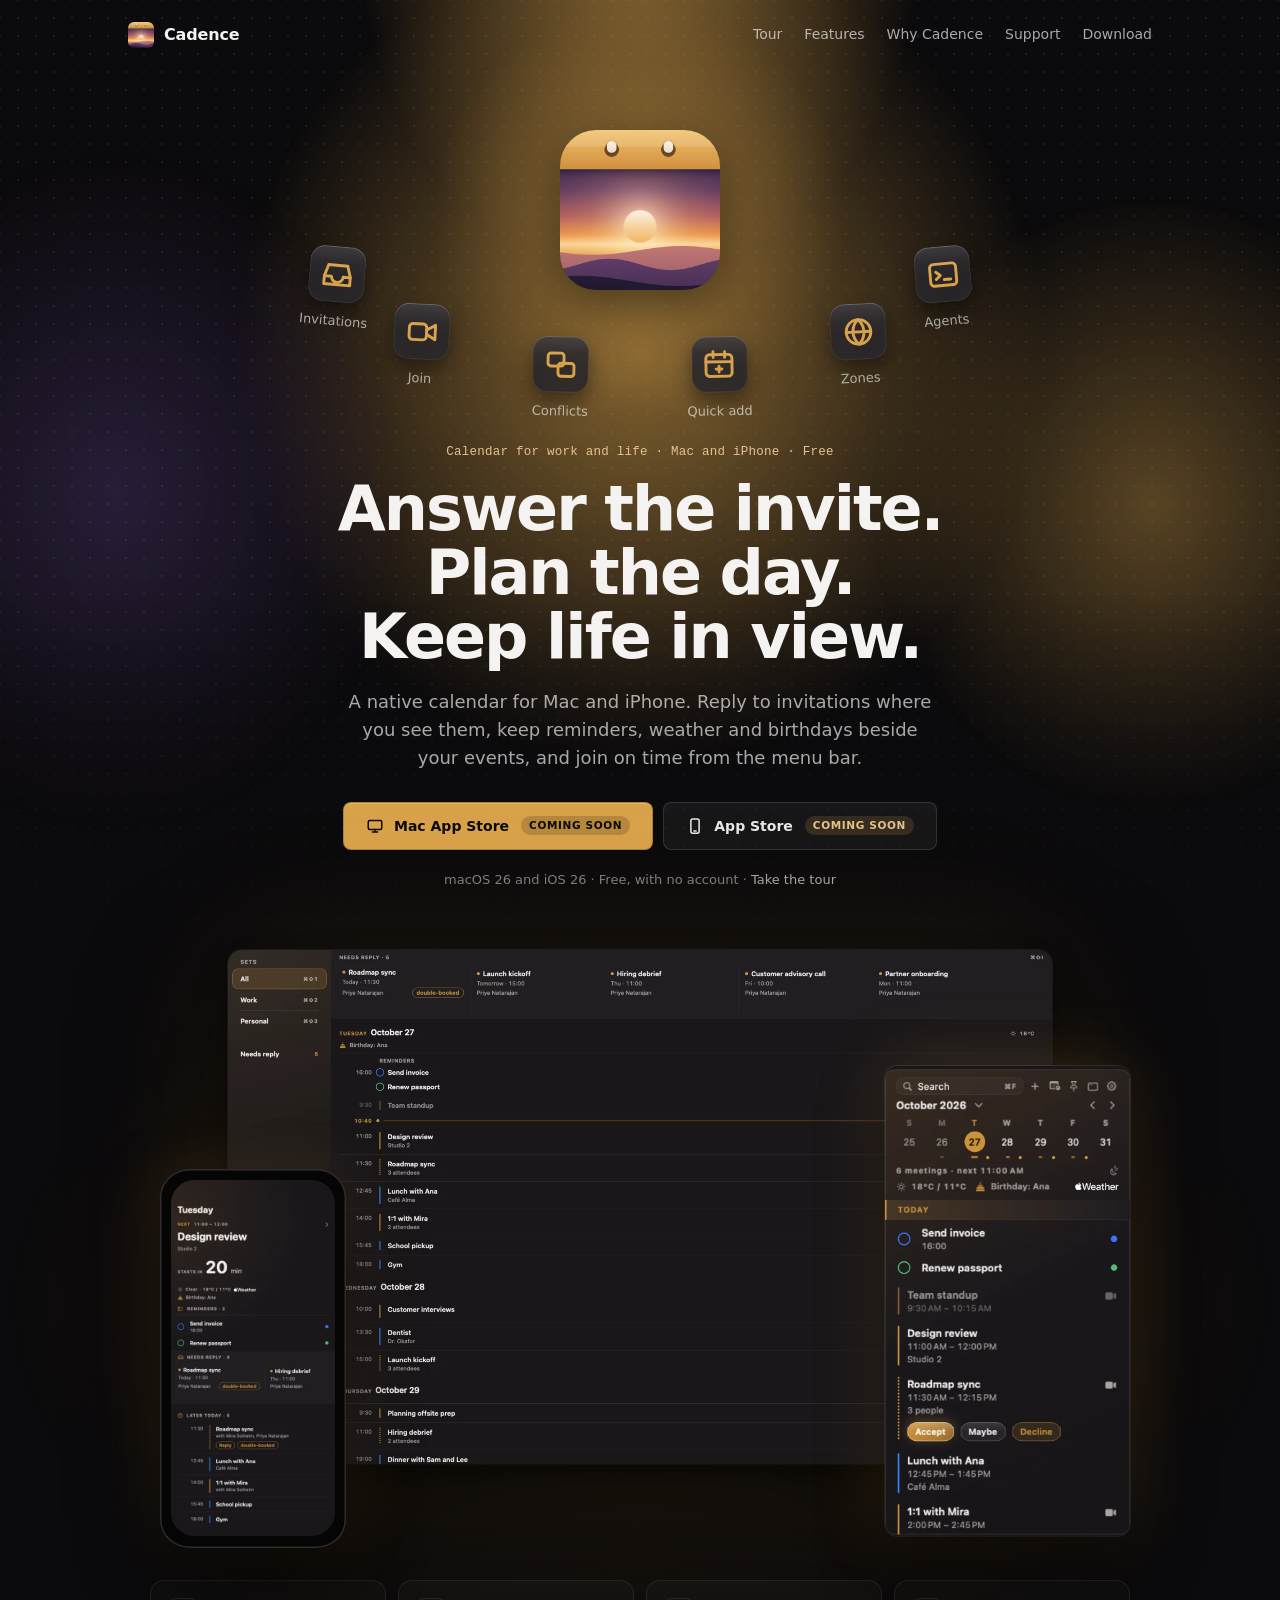
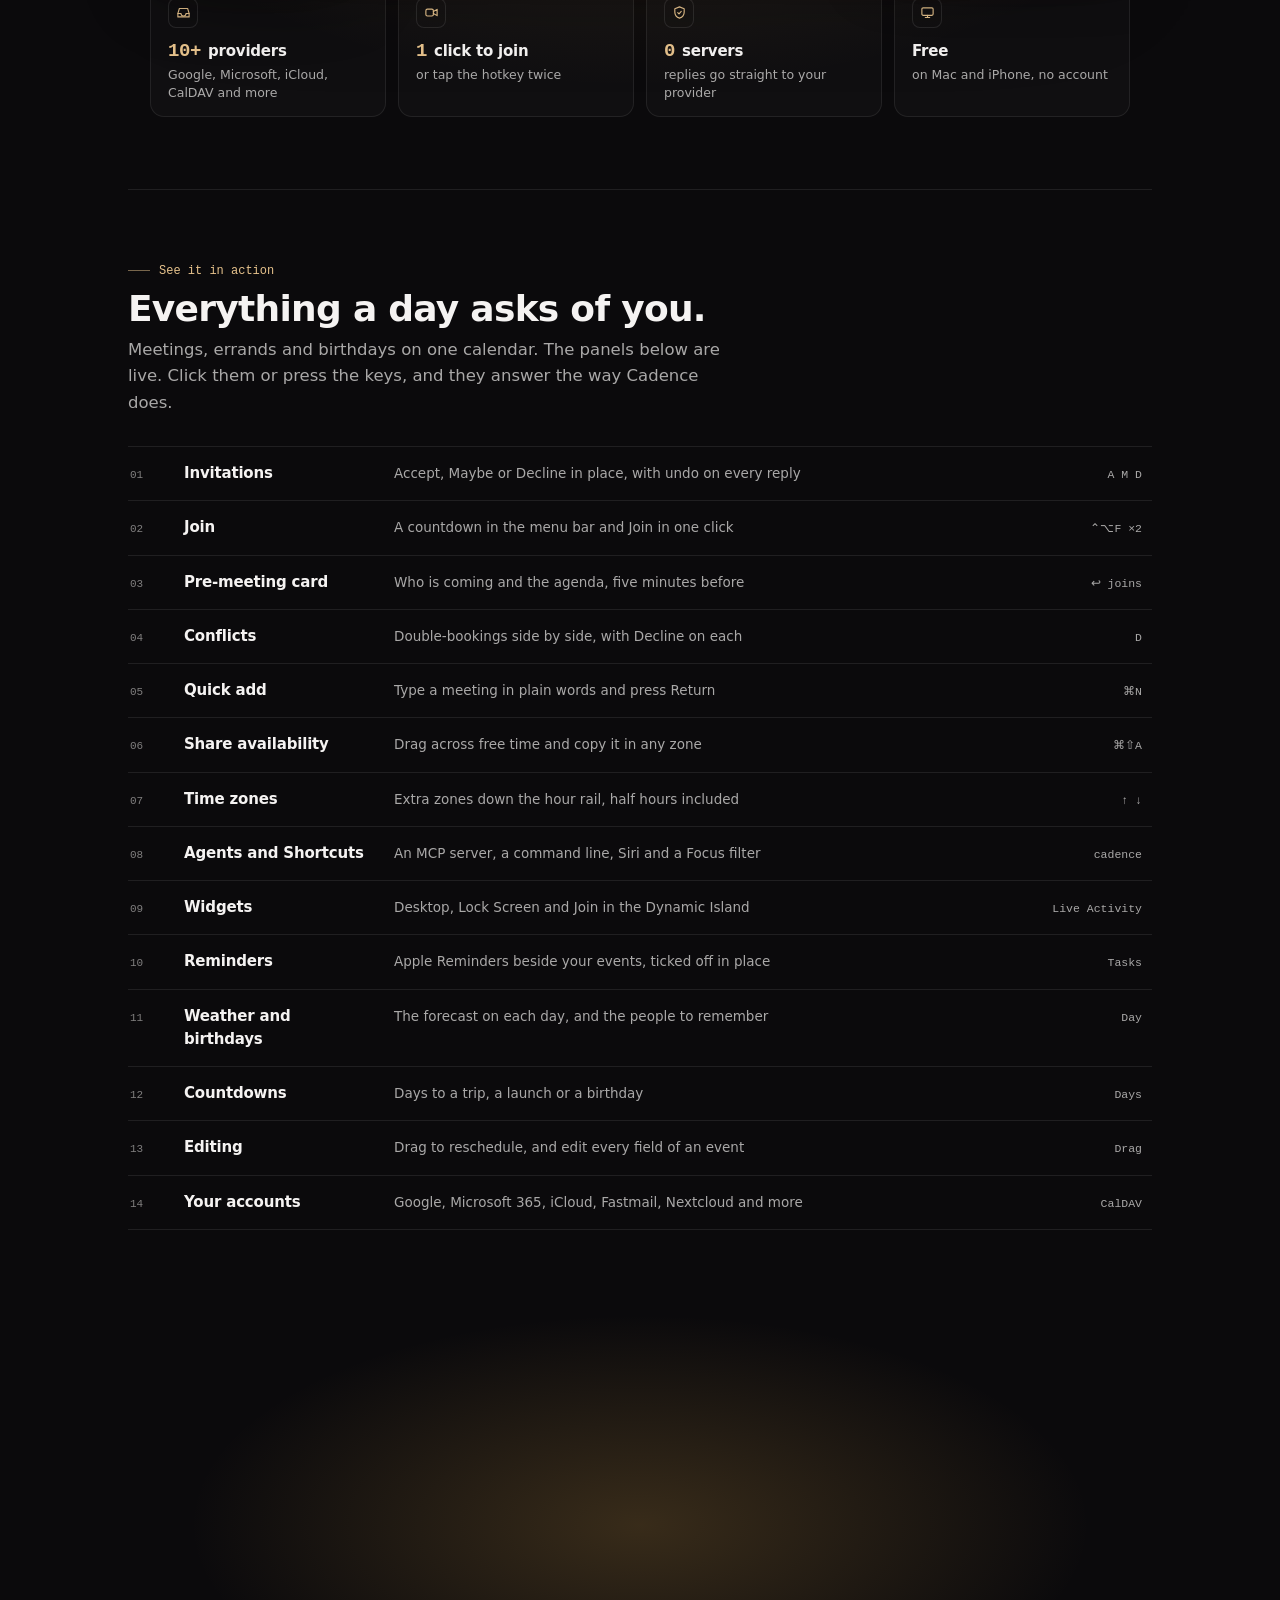
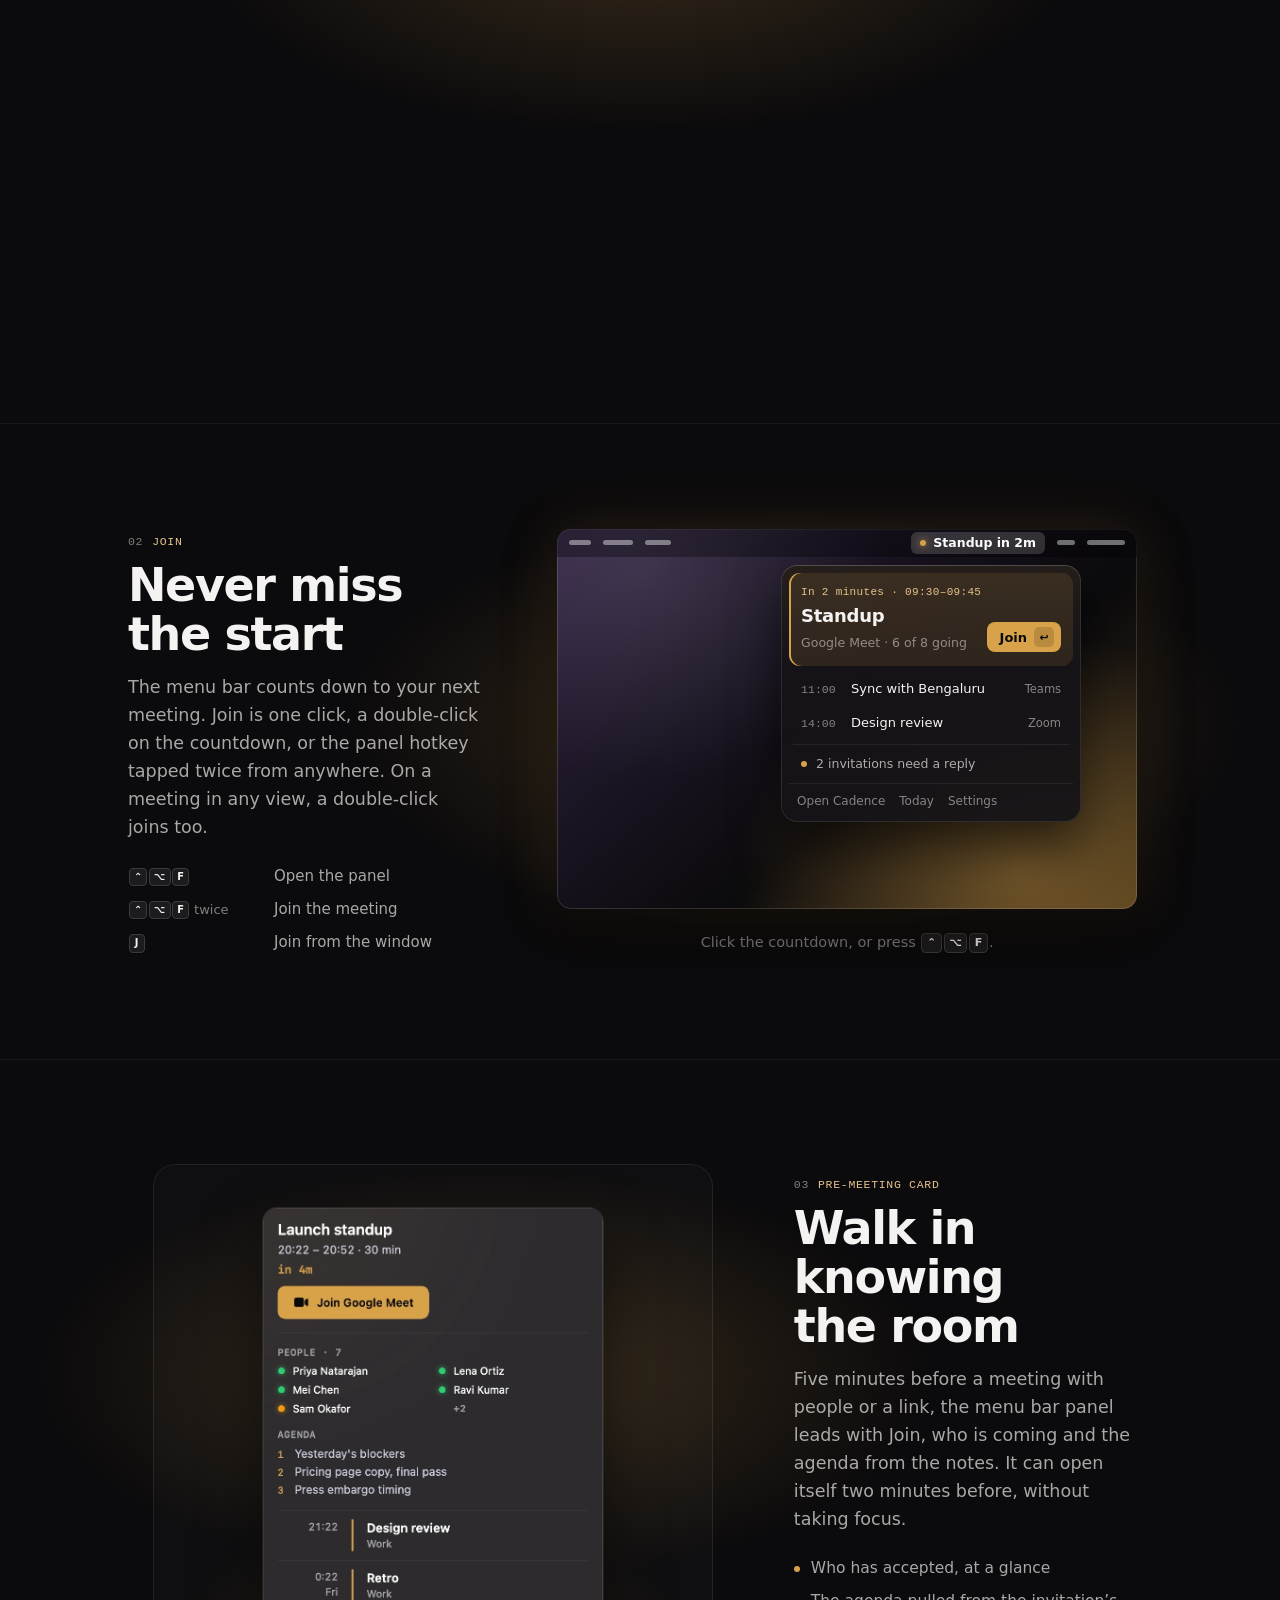
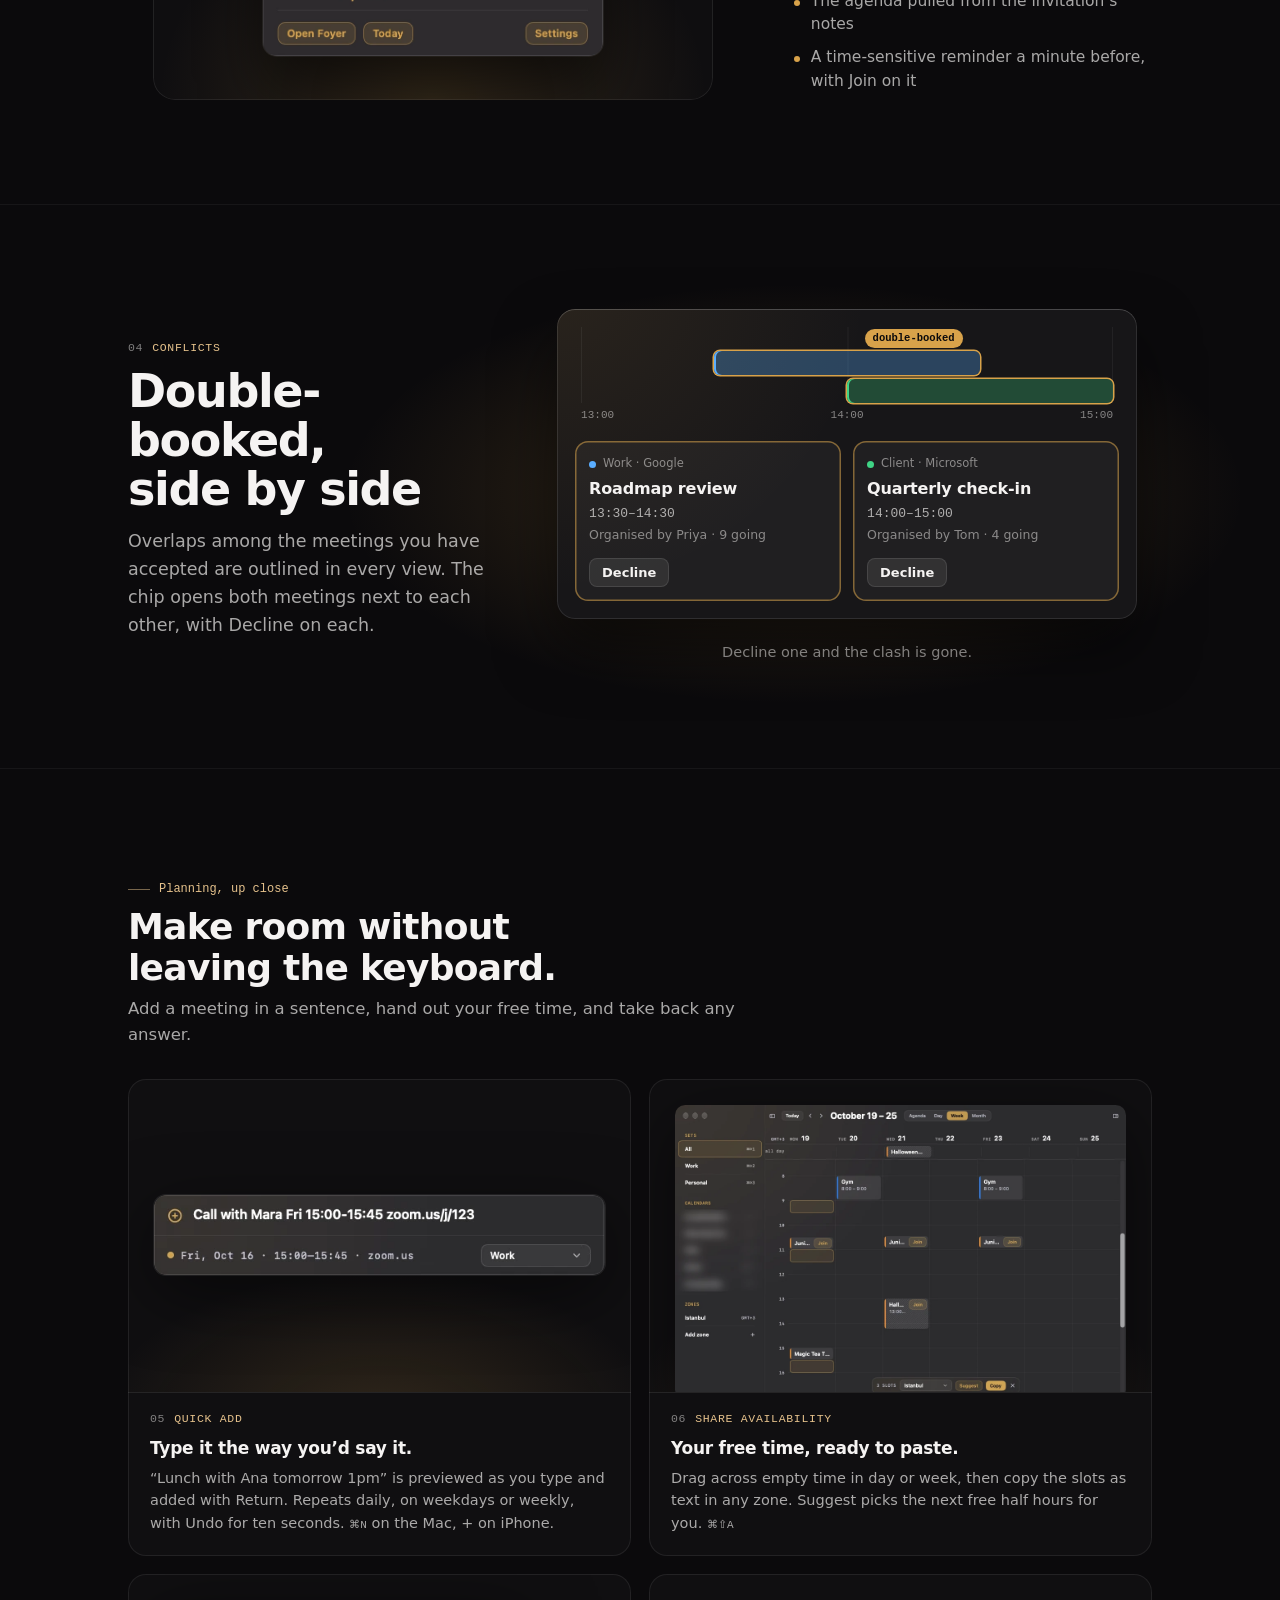
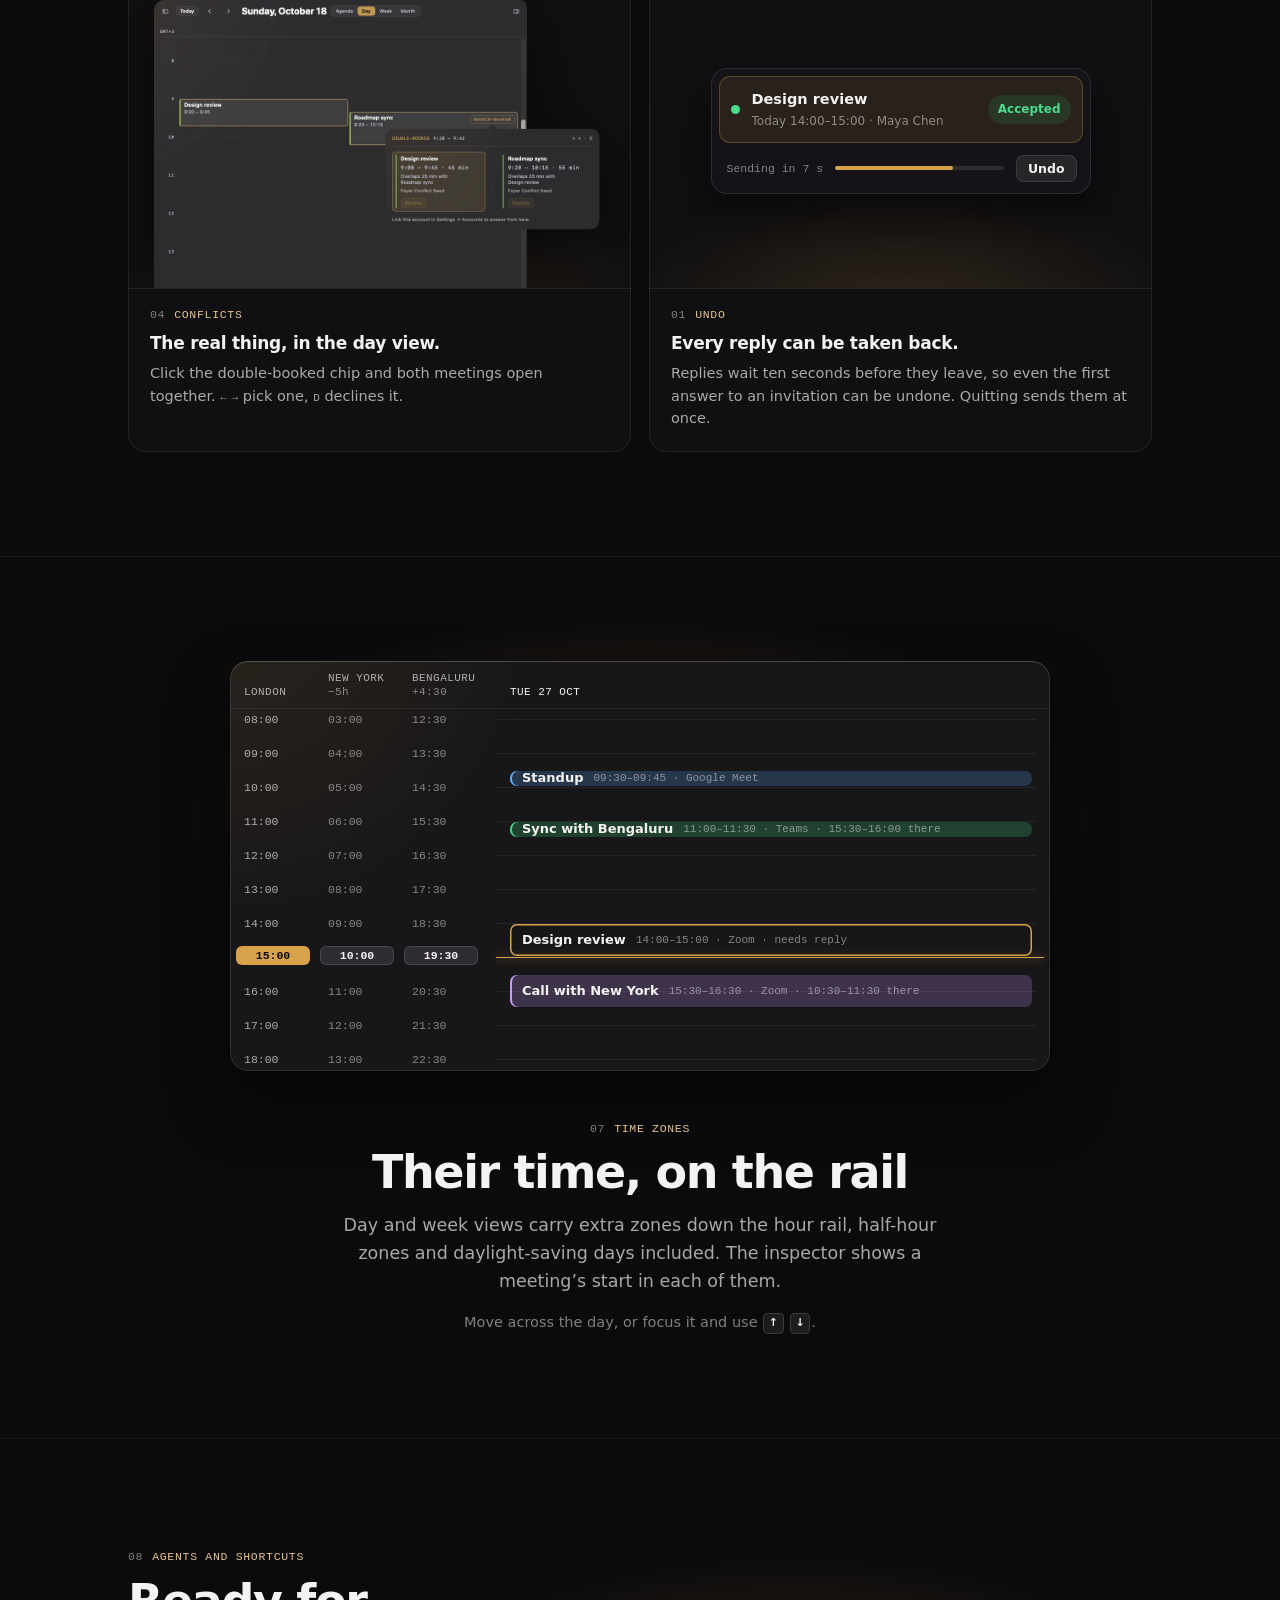
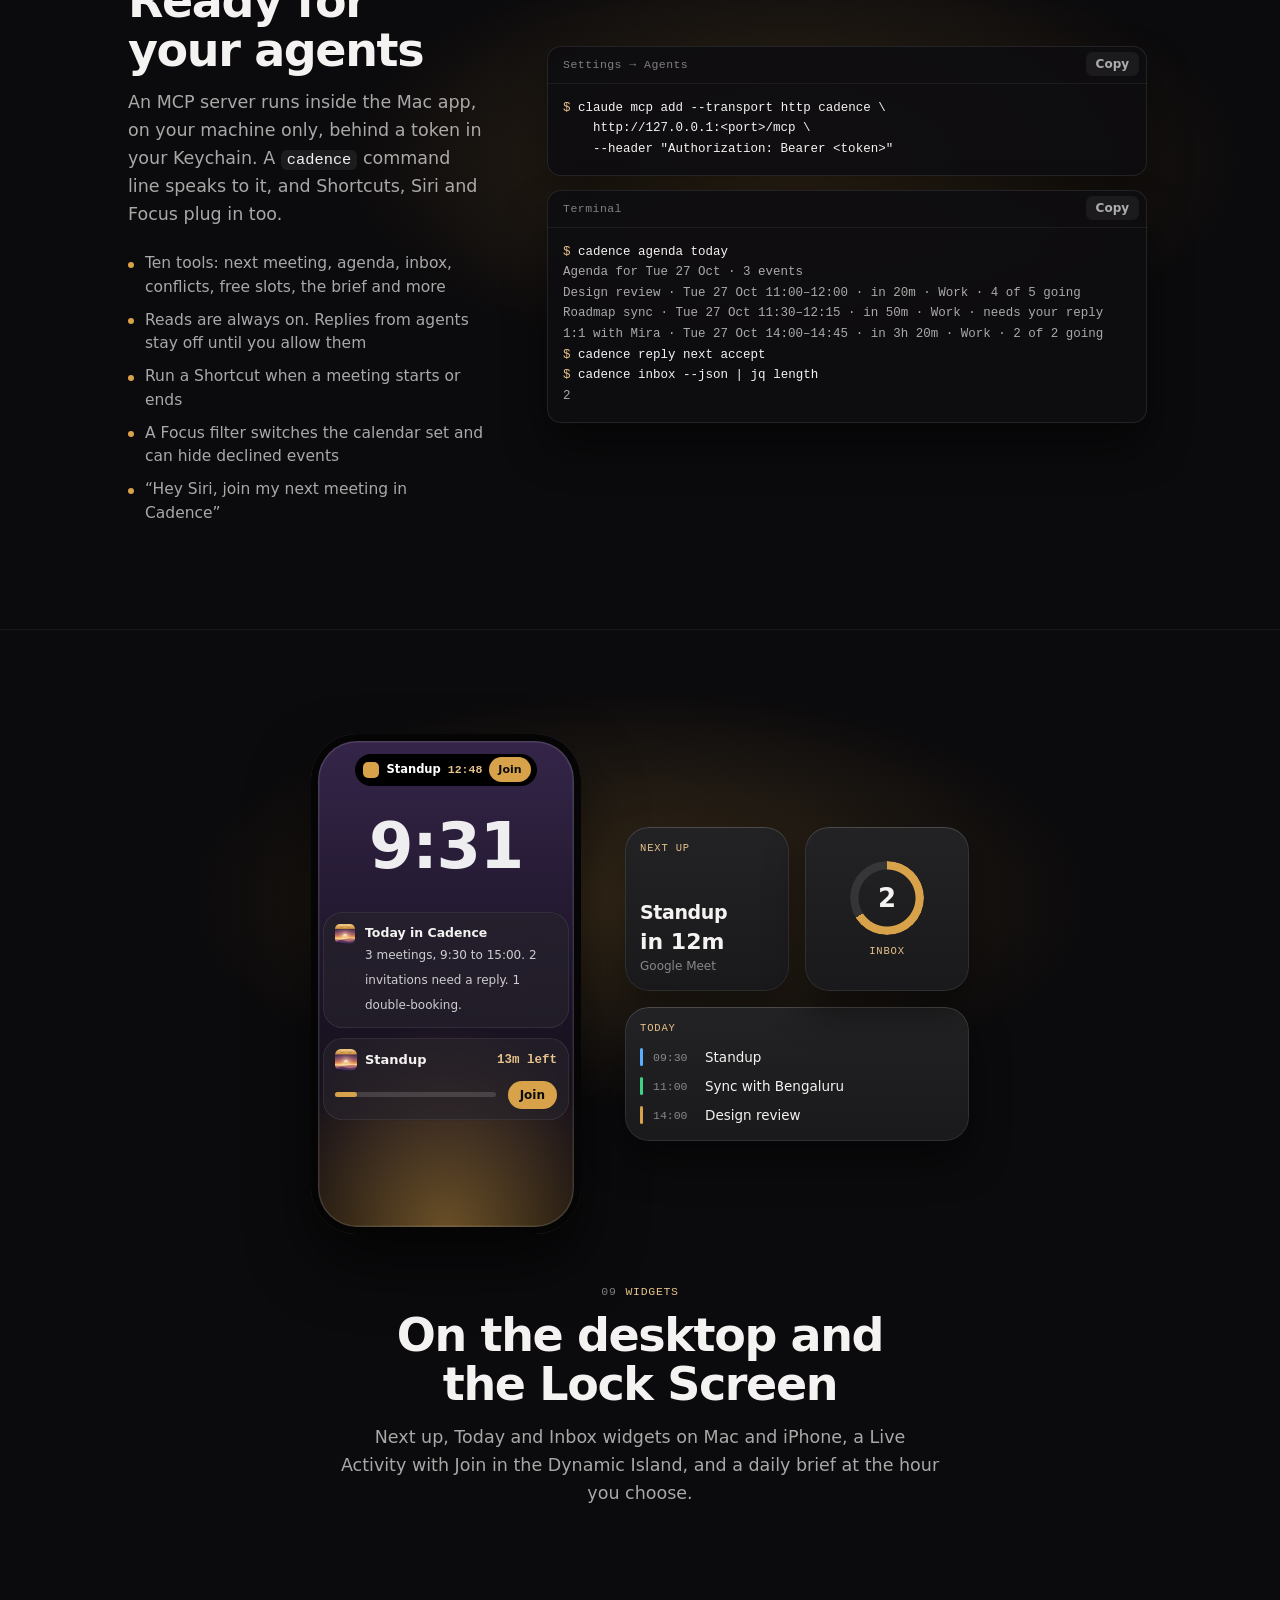
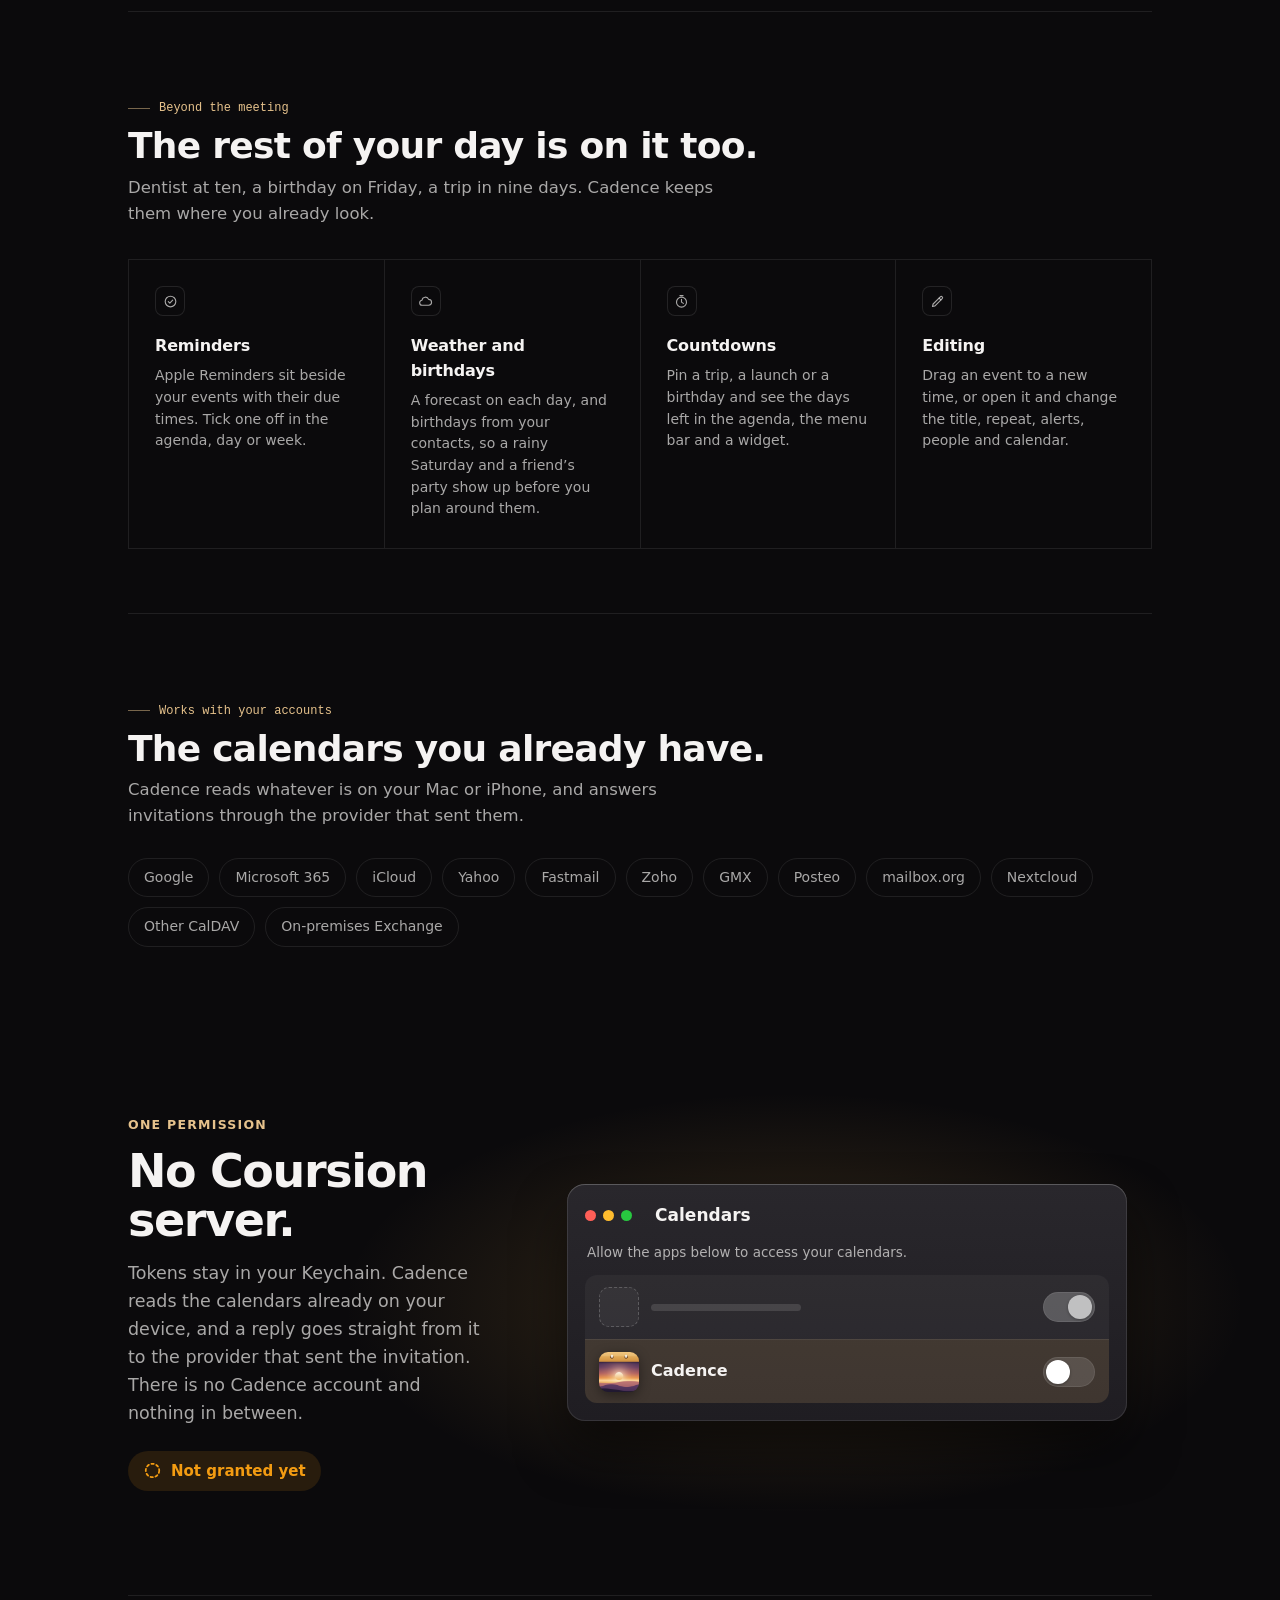
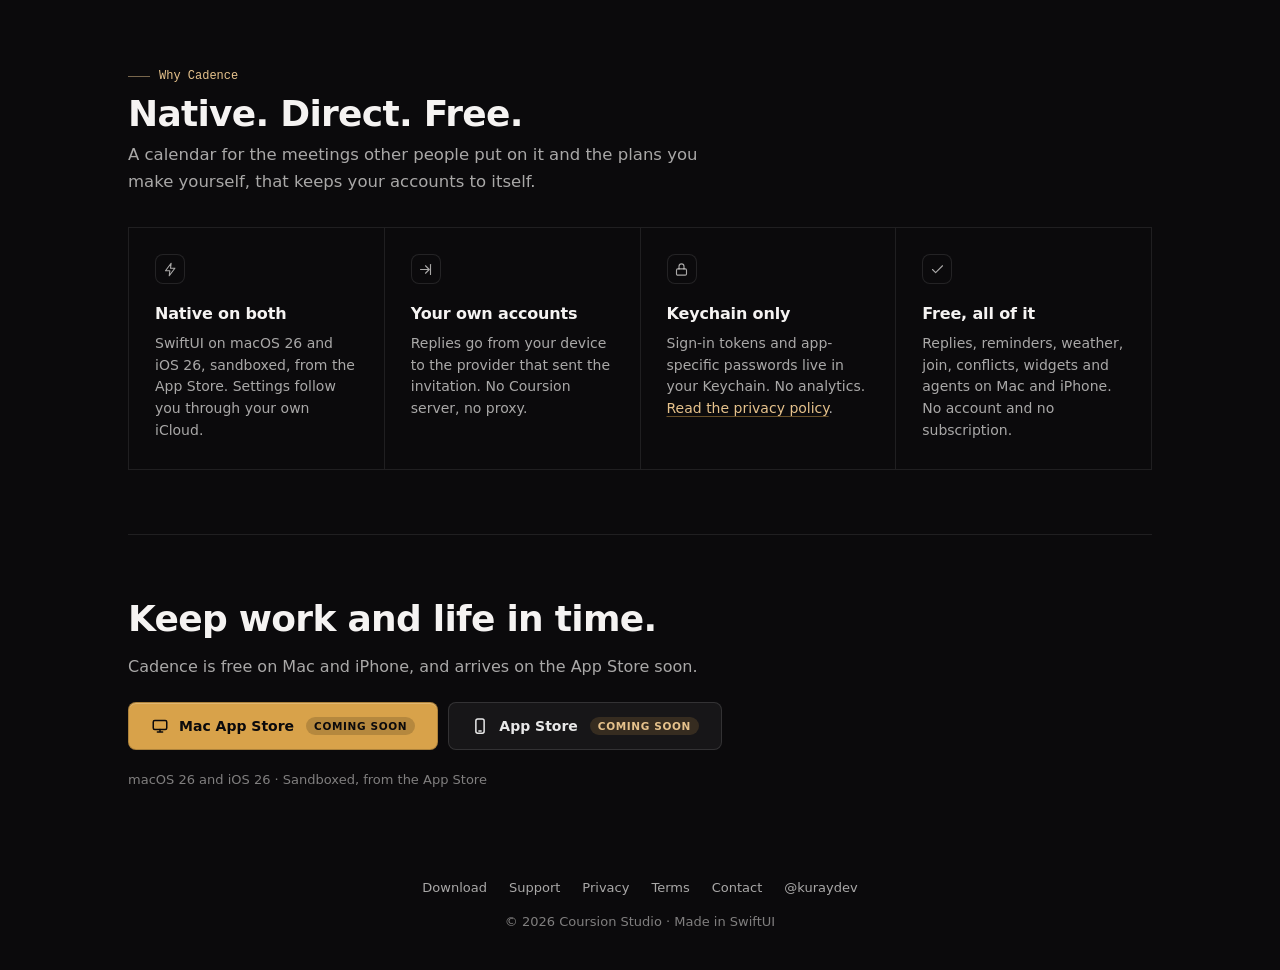
==== index.html @ 126cb225 "Cadence site and empty update feed" ====
<!doctype html>
<html lang="en">
<head>
  <meta charset="utf-8" />
  <meta name="viewport" content="width=device-width, initial-scale=1" />
  <title>Cadence — Answer the invite. Plan the day. Keep life in view.</title>
  <meta name="description" content="A free, native calendar for Mac and iPhone, for work and for the rest of life. Answer invitations in place, see reminders, weather and birthdays beside your events, and join every meeting on time." />
  <link rel="canonical" href="https://cadence.coursion.studio/" />
  <link rel="icon" type="image/png" href="favicon.png" />
  <link rel="apple-touch-icon" href="icon-256.png" />
  <link rel="stylesheet" href="stage.css?v=1d5ceac846" />
  <link rel="stylesheet" href="cadence.css?v=c683698096" />
  <link rel="preload" as="image" href="icon-256.png" />
  <meta property="og:type" content="website" />
  <meta property="og:url" content="https://cadence.coursion.studio/" />
  <meta property="og:title" content="Cadence — Answer the invite. Plan the day. Keep life in view." />
  <meta property="og:description" content="Answer invitations in place, plan with reminders, weather, birthdays and countdowns, drag to reschedule, and join from the menu bar. Free and native on macOS 26 and iOS 26." />
  <meta property="og:image" content="https://cadence.coursion.studio/shots/og.png?v=b6ed1aa1eb" />
  <meta property="og:image:width" content="1200" />
  <meta property="og:image:height" content="630" />
  <meta name="twitter:card" content="summary_large_image" />
  <meta name="theme-color" content="#0B0A0C" />
  <script type="application/ld+json">
  {
    "@context": "https://schema.org",
    "@type": "SoftwareApplication",
    "name": "Cadence",
    "url": "https://cadence.coursion.studio/",
    "image": "https://cadence.coursion.studio/icon.png",
    "screenshot": "https://cadence.coursion.studio/shots/og.png",
    "applicationCategory": "ProductivityApplication",
    "operatingSystem": "macOS 26, iOS 26",
    "description": "A free, native calendar for Mac and iPhone, for work and personal life. It answers invitations in place, shows reminders, weather and birthdays beside your events, and never lets a meeting be missed.",
    "offers": { "@type": "Offer", "price": "0", "priceCurrency": "USD" },
    "publisher": { "@type": "Organization", "name": "Coursion Studio" }
  }
  </script>
  <script>document.documentElement.classList.add("js");window.__rv=setTimeout(function(){document.documentElement.classList.add("reveal-all")},4000);</script>
  <script defer src="palettes.js?v=23e8e6f854"></script>
  <script>
    window.STAGE = { palette: "cadence" };
  </script>
  <script defer src="stage.js?v=bda7026e0e"></script>
  <script defer src="cadence.js?v=8c75a3ccc0"></script>
</head>
<body>
  <a class="skip" href="#features">Skip to the features</a>

  <header class="stage-hero reveal" data-live>
    <div class="mesh" aria-hidden="true"><i class="m1"></i><i class="m2"></i><i class="m3"></i><i class="m4"></i></div>
    <div class="container">
      <nav class="top" aria-label="Main">
        <a class="brand" href="./"><img src="icon-256.png" alt="" width="26" height="26" /><span>Cadence</span></a>
        <div class="links">
          <a href="#tour">Tour</a>
          <a href="#features">Features</a>
          <a href="#why">Why Cadence</a>
          <a href="support.html">Support</a>
          <a class="keep" href="#download">Download</a>
        </div>
      </nav>

      <div class="fan" role="img" aria-label="The Cadence icon with its features fanned out beneath it: invitations, join, conflicts, quick add, zones and agents.">
        <img class="fan-icon" src="icon-256.png" alt="" width="160" height="160" fetchpriority="high" />
        <span class="fan-item"><span class="tile"><svg viewBox="0 0 24 24" fill="none" stroke="currentColor" stroke-width="2" stroke-linecap="round" stroke-linejoin="round"><path d="M3 13.5 5.4 5.6h13.2L21 13.5V19H3z"/><path d="M3 13.5h5a4 4 0 0 0 8 0h5"/></svg></span><b>Invitations</b></span>
        <span class="fan-item"><span class="tile"><svg viewBox="0 0 24 24" fill="none" stroke="currentColor" stroke-width="2" stroke-linecap="round" stroke-linejoin="round"><rect x="3" y="6.5" width="12" height="11" rx="2.5"/><path d="m15 10.5 6-3.5v10l-6-3.5"/></svg></span><b>Join</b></span>
        <span class="fan-item"><span class="tile"><svg viewBox="0 0 24 24" fill="none" stroke="currentColor" stroke-width="2" stroke-linecap="round" stroke-linejoin="round"><rect x="3" y="4" width="11" height="9" rx="2"/><rect x="10" y="11" width="11" height="9" rx="2"/></svg></span><b>Conflicts</b></span>
        <span class="fan-item"><span class="tile"><svg viewBox="0 0 24 24" fill="none" stroke="currentColor" stroke-width="2" stroke-linecap="round" stroke-linejoin="round"><rect x="3" y="5" width="18" height="15" rx="2.5"/><path d="M3 10h18M8 3v4M16 3v4M12 13v4M10 15h4"/></svg></span><b>Quick add</b></span>
        <span class="fan-item"><span class="tile"><svg viewBox="0 0 24 24" fill="none" stroke="currentColor" stroke-width="2" stroke-linecap="round" stroke-linejoin="round"><circle cx="12" cy="12" r="8.5"/><path d="M3.5 12h17M12 3.5c2.6 2.4 3.8 5.2 3.8 8.5s-1.2 6.1-3.8 8.5c-2.6-2.4-3.8-5.2-3.8-8.5S9.4 5.9 12 3.5z"/></svg></span><b>Zones</b></span>
        <span class="fan-item"><span class="tile"><svg viewBox="0 0 24 24" fill="none" stroke="currentColor" stroke-width="2" stroke-linecap="round" stroke-linejoin="round"><rect x="3" y="4.5" width="18" height="15" rx="2.5"/><path d="m7 10 3 2.5L7 15M12.5 15.5H17"/></svg></span><b>Agents</b></span>
      </div>

      <div class="hero-copy">
        <p class="eyebrow-mono rise">Calendar for work and life · Mac and iPhone · Free</p>
        <h1 class="rise" style="--d:.08s">Answer the invite. Plan the day.<br /> Keep life in view.</h1>
        <p class="sub rise" style="--d:.14s">A native calendar for Mac and iPhone. Reply to invitations where you see them, keep reminders, weather and birthdays beside your events, and join on time from the menu bar.</p>
        <div class="cta-row rise" style="--d:.2s">
          <a class="btn primary store" href="#download" aria-disabled="true"><svg viewBox="0 0 24 24" fill="none" stroke="currentColor" stroke-width="2" stroke-linecap="round" stroke-linejoin="round" aria-hidden="true"><rect x="3" y="4.5" width="18" height="12" rx="2"/><path d="M8.5 20h7M12 16.5V20"/></svg>Mac App Store<span class="soon">Coming soon</span></a>
          <a class="btn outline store" href="#download" aria-disabled="true"><svg viewBox="0 0 24 24" fill="none" stroke="currentColor" stroke-width="2" stroke-linecap="round" stroke-linejoin="round" aria-hidden="true"><rect x="6.5" y="2.5" width="11" height="19" rx="2.5"/><path d="M10.5 18.5h3"/></svg>App Store<span class="soon">Coming soon</span></a>
        </div>
        <p class="req-note rise" style="--d:.24s">macOS 26 and iOS 26 · Free, with no account · <a href="#tour">Take the tour</a></p>
      </div>
    </div>
  </header>

  <main>
    <section id="tour" class="tour reveal" aria-label="Cadence on the Mac and iPhone">
      <div class="container">
        <figure class="composite rise">
          <img class="cp-base" src="shots/agenda.webp?v=cd857073a3" width="1600" height="1000" alt="Cadence’s main window on the Mac in agenda view for Tuesday, October 27: a Needs reply strip of five invitations across the top, then reminders and the day’s meetings with Reply and Join buttons." />
          <img class="cp-panel" src="shots/panel.webp?v=827a3cb836" width="680" height="1303" alt="The menu bar panel: a week strip with today highlighted, a one-line summary with weather and a birthday, and today’s events, with Accept, Maybe and Decline buttons under Roadmap sync." />
          <span class="cp-phone"><img src="shots/iphone-inbox.webp?v=ce338b55f8" width="400" height="870" alt="Cadence’s Today screen on iPhone: the next meeting, Design review, starting in 20 minutes, reminders, two invitations that need a reply, and the rest of the day." /></span>
        </figure>
        <ul class="facts">
          <li class="rise" style="--d:.06s"><span class="fact-i"><svg viewBox="0 0 24 24" fill="none" stroke="currentColor" stroke-width="1.8" stroke-linecap="round" stroke-linejoin="round" aria-hidden="true"><path d="M3 13.5 5.4 5.6h13.2L21 13.5V19H3z"/><path d="M3 13.5h5a4 4 0 0 0 8 0h5"/></svg></span><strong><b>10+</b> providers</strong><em>Google, Microsoft, iCloud, CalDAV and more</em></li>
          <li class="rise" style="--d:.1s"><span class="fact-i"><svg viewBox="0 0 24 24" fill="none" stroke="currentColor" stroke-width="1.8" stroke-linecap="round" stroke-linejoin="round" aria-hidden="true"><rect x="3" y="6.5" width="12" height="11" rx="2.5"/><path d="m15 10.5 6-3.5v10l-6-3.5"/></svg></span><strong><b>1</b> click to join</strong><em>or tap the hotkey twice</em></li>
          <li class="rise" style="--d:.14s"><span class="fact-i"><svg viewBox="0 0 24 24" fill="none" stroke="currentColor" stroke-width="1.8" stroke-linecap="round" stroke-linejoin="round" aria-hidden="true"><path d="M12 3l7.5 3v5.2c0 4.5-3.1 8.6-7.5 9.8-4.4-1.2-7.5-5.3-7.5-9.8V6z"/><path d="M9.2 12.2l2 2 3.6-3.9"/></svg></span><strong><b>0</b> servers</strong><em>replies go straight to your provider</em></li>
          <li class="rise" style="--d:.18s"><span class="fact-i"><svg viewBox="0 0 24 24" fill="none" stroke="currentColor" stroke-width="1.8" stroke-linecap="round" stroke-linejoin="round" aria-hidden="true"><rect x="3" y="4.5" width="18" height="12" rx="2"/><path d="M8.5 20h7M12 16.5V20"/></svg></span><strong>Free</strong><em>on Mac and iPhone, no account</em></li>
        </ul>
      </div>
    </section>

    <div class="container">
      <section id="features" class="intro">
        <p class="section-label">See it in action</p>
        <h2>Everything a day asks of you.</h2>
        <p class="lede">Meetings, errands and birthdays on one calendar. The panels below are live. Click them or press the keys, and they answer the way Cadence does.</p>
        <ol class="index-table">
          <li><a href="#inbox"><span class="ix-n">01</span><span class="ix-name">Invitations</span><span class="ix-what">Accept, Maybe or Decline in place, with undo on every reply</span><span class="ix-key">A M D</span></a></li>
          <li><a href="#join"><span class="ix-n">02</span><span class="ix-name">Join</span><span class="ix-what">A countdown in the menu bar and Join in one click</span><span class="ix-key">⌃⌥F ×2</span></a></li>
          <li><a href="#prep"><span class="ix-n">03</span><span class="ix-name">Pre-meeting card</span><span class="ix-what">Who is coming and the agenda, five minutes before</span><span class="ix-key">↩ joins</span></a></li>
          <li><a href="#conflicts"><span class="ix-n">04</span><span class="ix-name">Conflicts</span><span class="ix-what">Double-bookings side by side, with Decline on each</span><span class="ix-key">D</span></a></li>
          <li><a href="#quickadd"><span class="ix-n">05</span><span class="ix-name">Quick add</span><span class="ix-what">Type a meeting in plain words and press Return</span><span class="ix-key">⌘N</span></a></li>
          <li><a href="#availability"><span class="ix-n">06</span><span class="ix-name">Share availability</span><span class="ix-what">Drag across free time and copy it in any zone</span><span class="ix-key">⌘⇧A</span></a></li>
          <li><a href="#zones"><span class="ix-n">07</span><span class="ix-name">Time zones</span><span class="ix-what">Extra zones down the hour rail, half hours included</span><span class="ix-key">↑ ↓</span></a></li>
          <li><a href="#agents"><span class="ix-n">08</span><span class="ix-name">Agents and Shortcuts</span><span class="ix-what">An MCP server, a command line, Siri and a Focus filter</span><span class="ix-key">cadence</span></a></li>
          <li><a href="#widgets"><span class="ix-n">09</span><span class="ix-name">Widgets</span><span class="ix-what">Desktop, Lock Screen and Join in the Dynamic Island</span><span class="ix-key">Live Activity</span></a></li>
          <li><a href="#life"><span class="ix-n">10</span><span class="ix-name">Reminders</span><span class="ix-what">Apple Reminders beside your events, ticked off in place</span><span class="ix-key">Tasks</span></a></li>
          <li><a href="#life"><span class="ix-n">11</span><span class="ix-name">Weather and birthdays</span><span class="ix-what">The forecast on each day, and the people to remember</span><span class="ix-key">Day</span></a></li>
          <li><a href="#life"><span class="ix-n">12</span><span class="ix-name">Countdowns</span><span class="ix-what">Days to a trip, a launch or a birthday</span><span class="ix-key">Days</span></a></li>
          <li><a href="#life"><span class="ix-n">13</span><span class="ix-name">Editing</span><span class="ix-what">Drag to reschedule, and edit every field of an event</span><span class="ix-key">Drag</span></a></li>
          <li><a href="#accounts"><span class="ix-n">14</span><span class="ix-name">Your accounts</span><span class="ix-what">Google, Microsoft 365, iCloud, Fastmail, Nextcloud and more</span><span class="ix-key">CalDAV</span></a></li>
        </ol>
      </section>
    </div>

    <section id="inbox" class="sec reveal" data-stage="inbox" aria-labelledby="inbox-title">
      <div class="glow" aria-hidden="true"></div>
      <div class="container">
        <div class="ibx rise" role="group" aria-label="A demo invitation inbox">
          <div class="ibx-head">
            <span class="ibx-label">Needs reply</span>
            <span class="ibx-count" aria-live="polite">3</span>
            <span class="ibx-keys" aria-hidden="true"><kbd>A</kbd><kbd>M</kbd><kbd>D</kbd></span>
          </div>
          <ul class="ibx-list" role="listbox" aria-label="Invitations"></ul>
          <div class="ibx-done">
            <p>All answered. Your organisers already know.</p>
            <button type="button" class="ibx-reset">Bring them back</button>
          </div>
        </div>
        <div class="sec-head center">
          <p class="spec rise"><span>01</span>Invitations</p>
          <h2 id="inbox-title" class="rise" style="--d:.08s">Answer it where you see it</h2>
          <p class="rise" style="--d:.14s">Accept, Maybe or Decline goes out through your own account, and the next calendar refresh confirms it. Every reply waits ten seconds, so Undo always takes it back.</p>
          <p class="hint rise" style="--d:.2s">Click a reply, or press <span class="combo"><kbd>A</kbd> <kbd>M</kbd> <kbd>D</kbd></span>. <span class="combo"><kbd>↑</kbd> <kbd>↓</kbd></span> pick the row.</p>
        </div>
      </div>
    </section>

    <section id="join" class="sec sec-split reveal" data-stage="menubar" aria-labelledby="join-title">
      <div class="glow" aria-hidden="true"></div>
      <div class="container split">
        <div class="split-copy">
          <p class="spec rise"><span>02</span>Join</p>
          <h2 id="join-title" class="rise">Never miss the start</h2>
          <p class="rise" style="--d:.06s">The menu bar counts down to your next meeting. Join is one click, a double-click on the countdown, or the panel hotkey tapped twice from anywhere. On a meeting in any view, a double-click joins too.</p>
          <ul class="keylist rise" style="--d:.1s">
            <li><span class="combo"><kbd>⌃</kbd><kbd>⌥</kbd><kbd>F</kbd></span>Open the panel</li>
            <li><span class="combo"><kbd>⌃</kbd><kbd>⌥</kbd><kbd>F</kbd> twice</span>Join the meeting</li>
            <li><span class="combo"><kbd>J</kbd></span>Join from the window</li>
          </ul>
        </div>
        <div class="split-stage">
          <div class="mb-stage rise" style="--d:.08s">
            <div class="mb-bar">
              <i style="width:22px"></i><i style="width:30px"></i><i style="width:26px"></i>
              <span class="sp"></span>
              <button type="button" class="mb-item" aria-expanded="true" aria-controls="mb-panel"><span class="mb-dot" aria-hidden="true"></span><span class="mb-title">Standup in 2m</span></button>
              <i style="width:18px"></i><i style="width:38px"></i>
            </div>
            <div id="mb-panel" class="mb-panel open">
              <div class="mb-hero">
                <span class="mb-when">In 2 minutes · 09:30–09:45</span>
                <b class="mb-name">Standup</b>
                <span class="mb-meta">Google Meet · 6 of 8 going</span>
                <button type="button" class="mb-join">Join<kbd>↩</kbd></button>
              </div>
              <ul class="mb-next">
                <li><span class="t">11:00</span><span class="n">Sync with Bengaluru</span><span class="s">Teams</span></li>
                <li><span class="t">14:00</span><span class="n">Design review</span><span class="s">Zoom</span></li>
              </ul>
              <div class="mb-inbox"><span class="dot" aria-hidden="true"></span>2 invitations need a reply</div>
              <div class="mb-foot"><span>Open Cadence</span><span>Today</span><span>Settings</span></div>
            </div>
            <p class="mb-toast" aria-live="polite"></p>
          </div>
          <p class="stage-status rise" style="--d:.14s">Click the countdown, or press <span class="combo"><kbd>⌃</kbd><kbd>⌥</kbd><kbd>F</kbd></span>.</p>
        </div>
      </div>
    </section>

    <section id="prep" class="sec sec-split reveal" aria-labelledby="prep-title">
      <div class="glow" aria-hidden="true"></div>
      <div class="container split reverse">
        <div class="split-copy">
          <p class="spec rise"><span>03</span>Pre-meeting card</p>
          <h2 id="prep-title" class="rise">Walk in knowing the room</h2>
          <p class="rise" style="--d:.06s">Five minutes before a meeting with people or a link, the menu bar panel leads with Join, who is coming and the agenda from the notes. It can open itself two minutes before, without taking focus.</p>
          <ul class="ticks rise" style="--d:.1s">
            <li>Who has accepted, at a glance</li>
            <li>The agenda pulled from the invitation’s notes</li>
            <li>A time-sensitive reminder a minute before, with Join on it</li>
          </ul>
        </div>
        <div class="split-stage">
          <figure class="shot-stage rise" style="--d:.08s">
            <img src="shots/prep-card.webp?v=d54884dc61" width="719" height="949" loading="lazy" alt="The pre-meeting card: Launch standup in four minutes, a Join Google Meet button, seven people with their responses, a three-item agenda and the next two meetings." />
          </figure>
        </div>
      </div>
    </section>

    <section id="conflicts" class="sec sec-split reveal" data-stage="conflicts" aria-labelledby="conf-title">
      <div class="glow" aria-hidden="true"></div>
      <div class="container split">
        <div class="split-copy">
          <p class="spec rise"><span>04</span>Conflicts</p>
          <h2 id="conf-title" class="rise">Double-booked, side by side</h2>
          <p class="rise" style="--d:.06s">Overlaps among the meetings you have accepted are outlined in every view. The chip opens both meetings next to each other, with Decline on each.</p>
        </div>
        <div class="split-stage">
          <div class="cf rise" style="--d:.08s">
            <div class="cf-track" aria-hidden="true">
              <span class="cf-h" style="--at:0">13:00</span><span class="cf-h" style="--at:.5">14:00</span><span class="cf-h" style="--at:1">15:00</span>
              <span class="cf-bar a"></span><span class="cf-bar b"></span>
              <span class="cf-pill">double-booked</span>
            </div>
            <div class="cf-cards">
              <article class="cf-card" data-side="a">
                <span class="cf-cal"><i style="background:#5AAEFF"></i>Work · Google</span>
                <b>Roadmap review</b>
                <span class="cf-time">13:30–14:30</span>
                <span class="cf-who">Organised by Priya · 9 going</span>
                <button type="button" class="cf-decline">Decline</button>
              </article>
              <article class="cf-card" data-side="b">
                <span class="cf-cal"><i style="background:#3FD485"></i>Client · Microsoft</span>
                <b>Quarterly check-in</b>
                <span class="cf-time">14:00–15:00</span>
                <span class="cf-who">Organised by Tom · 4 going</span>
                <button type="button" class="cf-decline">Decline</button>
              </article>
            </div>
          </div>
          <p class="stage-status cf-status rise" style="--d:.14s" aria-live="polite">Decline one and the clash is gone.</p>
        </div>
      </div>
    </section>

    <section id="plan" class="sec plan reveal" aria-labelledby="plan-title">
      <div class="container">
        <div class="gallery-head">
          <p class="section-label rise">Planning, up close</p>
          <h2 id="plan-title" class="rise" style="--d:.06s">Make room without leaving the keyboard.</h2>
          <p class="rise" style="--d:.1s">Add a meeting in a sentence, hand out your free time, and take back any answer.</p>
        </div>
        <div class="gallery-grid">
          <figure id="quickadd" class="gcard rise" style="--d:.06s">
            <div class="gpad wide"><img src="shots/quick-add.webp?v=ac9331b4f5" width="541" height="96" loading="lazy" alt="Quick add with “Call with Mara Fri 15:00-15:45 zoom.us/j/123” typed in, previewed as Friday 16 October, 15:00 to 15:45, on zoom.us, in the Work calendar." /></div>
            <figcaption><span class="spec"><span>05</span>Quick add</span><b>Type it the way you’d say it.</b><span class="gc-p">“Lunch with Ana tomorrow 1pm” is previewed as you type and added with Return. Repeats daily, on weekdays or weekly, with Undo for ten seconds. <span class="combo"><kbd>⌘</kbd><kbd>N</kbd></span> on the Mac, + on iPhone.</span></figcaption>
          </figure>
          <figure id="availability" class="gcard rise" style="--d:.1s">
            <div class="gpad"><img src="shots/week-availability.webp?v=8d99ff04da" width="1100" height="720" loading="lazy" alt="The week view with three free slots selected and a bar to pick the zone, Suggest more, or Copy them." /></div>
            <figcaption><span class="spec"><span>06</span>Share availability</span><b>Your free time, ready to paste.</b><span class="gc-p">Drag across empty time in day or week, then copy the slots as text in any zone. Suggest picks the next free half hours for you. <span class="combo"><kbd>⌘</kbd><kbd>⇧</kbd><kbd>A</kbd></span></span></figcaption>
          </figure>
          <figure class="gcard rise" style="--d:.06s">
            <div class="gpad"><img src="shots/conflict-pair.webp?v=effc03b849" width="1064" height="720" loading="lazy" alt="The day view with two overlapping meetings and the double-booked popover showing both, each with its own Decline button." /></div>
            <figcaption><span class="spec"><span>04</span>Conflicts</span><b>The real thing, in the day view.</b><span class="gc-p">Click the double-booked chip and both meetings open together. <span class="combo"><kbd>←</kbd> <kbd>→</kbd></span> pick one, <kbd>D</kbd> declines it.</span></figcaption>
          </figure>
          <figure class="gcard rise" style="--d:.1s">
            <div class="gpad undo-pad" aria-hidden="true">
              <div class="undo-card">
                <div class="undo-row">
                  <span class="undo-dot"></span>
                  <span class="undo-tx"><b>Design review</b><span>Today 14:00–15:00 · Maya Chen</span></span>
                  <span class="undo-chip">Accepted</span>
                </div>
                <div class="undo-bar"><span>Sending in 7 s</span><span class="undo-track"><i></i></span><span class="undo-btn">Undo</span></div>
              </div>
            </div>
            <figcaption><span class="spec"><span>01</span>Undo</span><b>Every reply can be taken back.</b><span class="gc-p">Replies wait ten seconds before they leave, so even the first answer to an invitation can be undone. Quitting sends them at once.</span></figcaption>
          </figure>
        </div>
      </div>
    </section>

    <section id="zones" class="sec reveal" data-stage="zones" aria-labelledby="zones-title">
      <div class="glow" aria-hidden="true"></div>
      <div class="container">
        <div class="zr rise" tabindex="0" role="slider" aria-label="Time across zones" aria-valuemin="8" aria-valuemax="18" aria-valuenow="15" aria-valuetext="15:00 London">
          <div class="zr-head">
            <span>London</span><span>New York <em>−5h</em></span><span>Bengaluru <em>+4:30</em></span><span class="zr-day">Tue 27 Oct</span>
          </div>
          <div class="zr-body"></div>
        </div>
        <div class="sec-head center">
          <p class="spec rise"><span>07</span>Time zones</p>
          <h2 id="zones-title" class="rise" style="--d:.08s">Their time, on the rail</h2>
          <p class="rise" style="--d:.14s">Day and week views carry extra zones down the hour rail, half-hour zones and daylight-saving days included. The inspector shows a meeting’s start in each of them.</p>
          <p class="hint rise" style="--d:.2s">Move across the day, or focus it and use <span class="combo"><kbd>↑</kbd> <kbd>↓</kbd></span>.</p>
        </div>
      </div>
    </section>

    <section id="agents" class="sec sec-split reveal" aria-labelledby="agents-title">
      <div class="glow" aria-hidden="true"></div>
      <div class="container split">
        <div class="split-copy">
          <p class="spec rise"><span>08</span>Agents and Shortcuts</p>
          <h2 id="agents-title" class="rise">Ready for your agents</h2>
          <p class="rise" style="--d:.06s">An MCP server runs inside the Mac app, on your machine only, behind a token in your Keychain. A <code>cadence</code> command line speaks to it, and Shortcuts, Siri and Focus plug in too.</p>
          <ul class="ticks rise" style="--d:.1s">
            <li>Ten tools: next meeting, agenda, inbox, conflicts, free slots, the brief and more</li>
            <li>Reads are always on. Replies from agents stay off until you allow them</li>
            <li>Run a Shortcut when a meeting starts or ends</li>
            <li>A Focus filter switches the calendar set and can hide declined events</li>
            <li>“Hey Siri, join my next meeting in Cadence”</li>
          </ul>
        </div>
        <div class="split-stage">
          <div class="code-stack rise" style="--d:.08s">
            <figure class="code">
              <figcaption><span>Settings → Agents</span><button type="button" class="copy" data-copy="code-mcp">Copy</button></figcaption>
              <pre id="code-mcp"><code><span class="pr">$ </span>claude mcp add --transport http cadence \
    http://127.0.0.1:&lt;port&gt;/mcp \
    --header "Authorization: Bearer &lt;token&gt;"</code></pre>
            </figure>
            <figure class="code">
              <figcaption><span>Terminal</span><button type="button" class="copy" data-copy="code-cli">Copy</button></figcaption>
              <pre id="code-cli"><code><span class="pr">$ </span>cadence agenda today
<span class="out">Agenda for Tue 27 Oct · 3 events
Design review · Tue 27 Oct 11:00–12:00 · in 20m · Work · 4 of 5 going
Roadmap sync · Tue 27 Oct 11:30–12:15 · in 50m · Work · needs your reply
1:1 with Mira · Tue 27 Oct 14:00–14:45 · in 3h 20m · Work · 2 of 2 going</span>
<span class="pr">$ </span>cadence reply next accept
<span class="pr">$ </span>cadence inbox --json | jq length
<span class="out">2</span></code></pre>
            </figure>
          </div>
        </div>
      </div>
    </section>

    <section id="widgets" class="sec reveal" aria-labelledby="widgets-title">
      <div class="glow" aria-hidden="true"></div>
      <div class="container">
        <div class="wg rise">
          <div class="wg-phone" aria-hidden="true">
            <div class="island"><span class="isl-ico"></span><span class="isl-t">Standup</span><span class="isl-c">12:48</span><span class="isl-j">Join</span></div>
            <p class="lock-time">9:31</p>
            <div class="note"><img src="icon-256.png" alt="" width="20" height="20" /><div><b>Today in Cadence</b><span>3 meetings, 9:30 to 15:00. 2 invitations need a reply. 1 double-booking.</span></div></div>
            <div class="la"><div class="live-top"><img src="icon-256.png" alt="" width="22" height="22" /><b>Standup</b><span class="live-left">13m left</span></div><div class="live-row"><span class="live-track"><i></i></span><span class="live-join">Join</span></div></div>
          </div>
          <div class="wg-grid" aria-hidden="true">
            <div class="w w-s"><span class="w-k">Next up</span><b>Standup</b><span class="w-t">in 12m</span><span class="w-m">Google Meet</span></div>
            <div class="w w-m2">
              <span class="w-k">Today</span>
              <ul>
                <li><i></i><span>09:30</span>Standup</li>
                <li><i style="background:#3FD485"></i><span>11:00</span>Sync with Bengaluru</li>
                <li class="pend"><i></i><span>14:00</span>Design review</li>
              </ul>
            </div>
            <div class="w w-acc"><span class="acc-ring"><b>2</b></span><span class="w-k">Inbox</span></div>
          </div>
        </div>
        <div class="sec-head center">
          <p class="spec rise"><span>09</span>Widgets</p>
          <h2 id="widgets-title" class="rise" style="--d:.08s">On the desktop and the Lock Screen</h2>
          <p class="rise" style="--d:.14s">Next up, Today and Inbox widgets on Mac and iPhone, a Live Activity with Join in the Dynamic Island, and a daily brief at the hour you choose.</p>
        </div>
      </div>
    </section>

    <div class="container">
      <section id="life" class="why life">
        <p class="section-label">Beyond the meeting</p>
        <h2>The rest of your day is on it too.</h2>
        <p class="lede">Dentist at ten, a birthday on Friday, a trip in nine days. Cadence keeps them where you already look.</p>
        <div class="why-grid">
          <div class="why-card">
            <span class="fact-i"><svg viewBox="0 0 24 24" fill="none" stroke="currentColor" stroke-width="1.8" stroke-linecap="round" stroke-linejoin="round" aria-hidden="true"><circle cx="12" cy="12" r="8.5"/><path d="m8.5 12.3 2.4 2.4 4.6-4.9"/></svg></span>
            <h3>Reminders</h3>
            <p>Apple Reminders sit beside your events with their due times. Tick one off in the agenda, day or week.</p>
          </div>
          <div class="why-card">
            <span class="fact-i"><svg viewBox="0 0 24 24" fill="none" stroke="currentColor" stroke-width="1.8" stroke-linecap="round" stroke-linejoin="round" aria-hidden="true"><path d="M7 18a4 4 0 0 1-.6-8A5.5 5.5 0 0 1 17 8.6 3.7 3.7 0 0 1 17 18z"/></svg></span>
            <h3>Weather and birthdays</h3>
            <p>A forecast on each day, and birthdays from your contacts, so a rainy Saturday and a friend’s party show up before you plan around them.</p>
          </div>
          <div class="why-card">
            <span class="fact-i"><svg viewBox="0 0 24 24" fill="none" stroke="currentColor" stroke-width="1.8" stroke-linecap="round" stroke-linejoin="round" aria-hidden="true"><circle cx="12" cy="13" r="8"/><path d="M12 8.5V13l3 2M9.5 2.5h5"/></svg></span>
            <h3>Countdowns</h3>
            <p>Pin a trip, a launch or a birthday and see the days left in the agenda, the menu bar and a widget.</p>
          </div>
          <div class="why-card">
            <span class="fact-i"><svg viewBox="0 0 24 24" fill="none" stroke="currentColor" stroke-width="1.8" stroke-linecap="round" stroke-linejoin="round" aria-hidden="true"><path d="M4 20l1-4L16.5 4.5a2.1 2.1 0 0 1 3 3L8 19z"/><path d="M14.5 6.5l3 3"/></svg></span>
            <h3>Editing</h3>
            <p>Drag an event to a new time, or open it and change the title, repeat, alerts, people and calendar.</p>
          </div>
        </div>
      </section>

      <section id="accounts" class="why accounts">
        <p class="section-label">Works with your accounts</p>
        <h2>The calendars you already have.</h2>
        <p class="lede">Cadence reads whatever is on your Mac or iPhone, and answers invitations through the provider that sent them.</p>
        <ul class="prov" aria-label="Supported accounts">
          <li>Google</li><li>Microsoft 365</li><li>iCloud</li><li>Yahoo</li><li>Fastmail</li><li>Zoho</li><li>GMX</li><li>Posteo</li><li>mailbox.org</li><li>Nextcloud</li><li>Other CalDAV</li><li>On-premises Exchange</li>
        </ul>
      </section>
    </div>

    <section id="privacy" class="sec sec-split reveal" data-stage="permission" aria-labelledby="perm-title">
      <div class="glow" aria-hidden="true"></div>
      <div class="container split">
        <div class="split-copy">
          <p class="eyebrow rise" data-granted="You’re in">One permission</p>
          <h2 id="perm-title" class="rise" style="--d:.04s">No Coursion server.</h2>
          <p class="rise" style="--d:.06s">Tokens stay in your Keychain. Cadence reads the calendars already on your device, and a reply goes straight from it to the provider that sent the invitation. There is no Cadence account and nothing in between.</p>
          <p class="perm-status rise" style="--d:.1s" data-granted="Calendars granted"><svg viewBox="0 0 24 24" fill="none" stroke="currentColor" stroke-width="2.2" stroke-linecap="round" aria-hidden="true"><circle cx="12" cy="12" r="8.5" stroke-dasharray="3 3.4"/></svg><span>Not granted yet</span></p>
        </div>
        <div class="split-stage">
          <div class="perm rise" style="--d:.08s">
            <div class="perm-bar"><i></i><i></i><i></i><b>Calendars</b></div>
            <p class="perm-lede">Allow the apps below to access your calendars.</p>
            <div class="perm-list">
              <div class="perm-row" aria-hidden="true"><span class="perm-ghost-icon"></span><span class="perm-ghost-name"></span><span class="sw on"><i></i></span></div>
              <div class="perm-row mine">
                <img class="perm-icon" src="icon-256.png" alt="" width="40" height="40" loading="lazy" />
                <span class="perm-title">Cadence<svg class="perm-ok" viewBox="0 0 24 24" aria-hidden="true"><circle cx="12" cy="12" r="10" fill="currentColor"/><path d="m7.5 12.3 3 3 6-6.3" fill="none" stroke="#0b1a10" stroke-width="2.4" stroke-linecap="round" stroke-linejoin="round"/></svg></span>
                <button type="button" class="sw" role="switch" aria-checked="false" aria-label="Allow Cadence to access your calendars"><i></i></button>
                <span class="burst" aria-hidden="true"></span>
              </div>
            </div>
          </div>
        </div>
      </div>
    </section>

    <div class="container">
      <section id="why" class="why">
        <p class="section-label">Why Cadence</p>
        <h2>Native. Direct. Free.</h2>
        <p class="lede">A calendar for the meetings other people put on it and the plans you make yourself, that keeps your accounts to itself.</p>
        <div class="why-grid">
          <div class="why-card">
            <span class="fact-i"><svg viewBox="0 0 24 24" fill="none" stroke="currentColor" stroke-width="1.8" stroke-linecap="round" stroke-linejoin="round" aria-hidden="true"><path d="M13 2L4 14h7l-1 8 9-12h-7z"/></svg></span>
            <h3>Native on both</h3>
            <p>SwiftUI on macOS 26 and iOS 26, sandboxed, from the App Store. Settings follow you through your own iCloud.</p>
          </div>
          <div class="why-card">
            <span class="fact-i"><svg viewBox="0 0 24 24" fill="none" stroke="currentColor" stroke-width="1.8" stroke-linecap="round" stroke-linejoin="round" aria-hidden="true"><path d="M4 12h12M12 6l6 6-6 6"/><path d="M20 4v16"/></svg></span>
            <h3>Your own accounts</h3>
            <p>Replies go from your device to the provider that sent the invitation. No Coursion server, no proxy.</p>
          </div>
          <div class="why-card">
            <span class="fact-i"><svg viewBox="0 0 24 24" fill="none" stroke="currentColor" stroke-width="1.8" stroke-linecap="round" stroke-linejoin="round" aria-hidden="true"><rect x="4" y="11" width="16" height="10" rx="2"/><path d="M8 11V7a4 4 0 0 1 8 0v4"/></svg></span>
            <h3>Keychain only</h3>
            <p>Sign-in tokens and app-specific passwords live in your Keychain. No analytics. <a href="privacy.html">Read the privacy policy</a>.</p>
          </div>
          <div class="why-card">
            <span class="fact-i"><svg viewBox="0 0 24 24" fill="none" stroke="currentColor" stroke-width="1.8" stroke-linecap="round" stroke-linejoin="round" aria-hidden="true"><path d="M20 6 9 17l-5-5"/></svg></span>
            <h3>Free, all of it</h3>
            <p>Replies, reminders, weather, join, conflicts, widgets and agents on Mac and iPhone. No account and no subscription.</p>
          </div>
        </div>
      </section>

      <section id="download" class="cta-band">
        <h2>Keep work and life in time.</h2>
        <p class="lede">Cadence is free on Mac and iPhone, and arrives on the App Store soon.</p>
        <div class="cta-row">
          <a class="btn primary store" href="#download" aria-disabled="true"><svg viewBox="0 0 24 24" fill="none" stroke="currentColor" stroke-width="2" stroke-linecap="round" stroke-linejoin="round" aria-hidden="true"><rect x="3" y="4.5" width="18" height="12" rx="2"/><path d="M8.5 20h7M12 16.5V20"/></svg>Mac App Store<span class="soon">Coming soon</span></a>
          <a class="btn outline store" href="#download" aria-disabled="true"><svg viewBox="0 0 24 24" fill="none" stroke="currentColor" stroke-width="2" stroke-linecap="round" stroke-linejoin="round" aria-hidden="true"><rect x="6.5" y="2.5" width="11" height="19" rx="2.5"/><path d="M10.5 18.5h3"/></svg>App Store<span class="soon">Coming soon</span></a>
        </div>
        <p class="req-note">macOS 26 and iOS 26 · Sandboxed, from the App Store</p>
      </section>
    </div>
  </main>

  <div class="container">
    <footer>
      <div class="links">
        <a href="#download">Download</a>
        <a href="support.html">Support</a>
        <a href="privacy.html">Privacy</a>
        <a href="terms.html">Terms</a>
        <a href="mailto:support@coursion.studio">Contact</a>
        <a href="https://x.com/kuraydev" target="_blank" rel="noopener">@kuraydev</a>
      </div>
      <div>© 2026 Coursion Studio · Made in SwiftUI</div>
    </footer>
  </div>
</body>
</html>
---- stage.css ----
@property --pal-accent { syntax: "<color>"; inherits: true; initial-value: #9D4EDD; }
@property --pal-second { syntax: "<color>"; inherits: true; initial-value: #4B0082; }

:root {
  --pal-base: #07050F;
  --pal-accent: #9D4EDD;
  --pal-second: #4B0082;
  --pal-s1: rgb(157 78 221 / 0.28);
  --pal-s2: rgb(75 0 130 / 0.16);
  --pal-s3: rgb(6 4 15 / 0.65);
  --pal-text: #FFFFFF;
  --pal-text2: #C9C9D8;
  --pal-text3: rgb(255 255 255 / 0.58);
  --pal-chip: rgb(255 255 255 / 0.08);
  --pal-rule: rgb(255 255 255 / 0.06);
  --pal-border: rgb(255 255 255 / 0.12);
  --on-accent: #FFFFFF;

  --page: #0E0C14;
  --accent-text: color-mix(in oklab, var(--pal-accent) 66%, white);
  --text-primary: #F5F3F2;
  --text-secondary: rgb(245 243 242 / 0.68);
  --text-tertiary: rgb(245 243 242 / 0.5);
  --rule: rgb(245 243 242 / 0.09);
  --success: #2ECC71;
  --warning: #F39C12;

  --sans: -apple-system, BlinkMacSystemFont, "SF Pro Display", "SF Pro Text", "Inter", system-ui, sans-serif;
  --mono: ui-monospace, SFMono-Regular, "SF Mono", Menlo, monospace;
  --rounded: ui-rounded, "SF Pro Rounded", -apple-system, BlinkMacSystemFont, system-ui, sans-serif;
  --radius-btn: 8px;

  --spring: linear(0, 0.0202, 0.0705, 0.14, 0.2204, 0.3054, 0.3905, 0.4724, 0.5492, 0.6196, 0.6828, 0.7387, 0.7874, 0.8293, 0.8639, 0.8939, 0.9188, 0.9393, 0.9558, 0.969, 0.9793, 0.9873, 0.9934, 0.9979, 1.0011, 1.0033, 1.0047, 1.0055, 1.0059, 1.0059, 1.0058, 1.0054, 1.005, 1.0045, 1.004, 1.0035, 1.003, 1.0025, 1.0021, 1.0018, 1);
  --spring-t: 0.6s;
  --spring-key: linear(0, 0.0869, 0.2654, 0.4735, 0.6576, 0.8056, 0.9156, 0.9845, 1.0244, 1.0414, 1.0444, 1.0394, 1.031, 1.0221, 1.0139, 1.0076, 1.003, 1.0003, 0.9987, 0.9981, 0.998, 0.9983, 0.9987, 0.9991, 1);
  --spring-snappy: linear(0, 0.0378, 0.1255, 0.2372, 0.3559, 0.4707, 0.5755, 0.6671, 0.7447, 0.8085, 0.8598, 0.8989, 0.9301, 0.9537, 0.9709, 0.9833, 0.9918, 0.9975, 1.0011, 1.0032, 1.0042, 1.0046, 1.0045, 1.0041, 1.0036, 1.0031, 1.0025, 1.0021, 1.0016, 1.0012, 1);
  --ease-out: cubic-bezier(0.23, 1, 0.32, 1);

  transition: --pal-accent 0.45s ease, --pal-second 0.45s ease;
}


* { box-sizing: border-box; }
html, body { margin: 0; padding: 0; overflow-x: hidden; }
body {
  background: var(--page);
  color: var(--text-primary);
  font: 16px/1.55 var(--sans);
  -webkit-font-smoothing: antialiased;
  -moz-osx-font-smoothing: grayscale;
}
::selection { background: color-mix(in srgb, var(--pal-accent) 38%, transparent); color: #fff; }
:focus-visible { outline: 2px solid var(--pal-accent); outline-offset: 3px; }
.container { max-width: 1080px; margin: 0 auto; padding: 0 28px; }
.skip { position: absolute; left: -999px; top: 8px; z-index: 50; padding: 8px 14px; border-radius: 8px; background: var(--pal-accent); color: var(--on-accent); }
.skip:focus { left: 12px; }
.combo { white-space: nowrap; }
:is(p, h3, li) kbd:not([class]) {
  display: inline-block;
  min-width: 1.6em;
  padding: 0 0.42em;
  margin: 0 0.08em;
  font: 600 0.76em/1.65 var(--rounded);
  text-align: center;
  color: var(--text-primary);
  background: rgb(255 255 255 / 0.07);
  border: 1px solid rgb(255 255 255 / 0.14);
  border-radius: 0.42em;
  box-shadow: 0 1px 0 rgb(0 0 0 / 0.35);
  vertical-align: 0.06em;
}

nav.top { position: relative; z-index: 2; display: flex; align-items: center; justify-content: space-between; padding: 22px 0 8px; }
nav.top .brand { display: flex; align-items: center; gap: 10px; font-weight: 600; letter-spacing: -0.01em; color: inherit; text-decoration: none; }
nav.top .brand img { width: 26px; height: 26px; border-radius: 6px; }
nav.top .links { display: flex; align-items: center; gap: 22px; }
nav.top .links a { color: var(--text-secondary); text-decoration: none; font-size: 14px; font-weight: 500; transition: color 0.15s; }
nav.top .links a:hover { color: var(--text-primary); }

.btn {
  display: inline-flex;
  align-items: center;
  gap: 10px;
  height: 48px;
  padding: 0 22px;
  border-radius: var(--radius-btn);
  font: 600 14px var(--sans);
  text-decoration: none;
  color: #fff;
  border: 1px solid rgb(255 255 255 / 0.22);
  cursor: pointer;
  transition: transform 0.12s ease, box-shadow 0.15s ease, background 0.15s ease;
}
.btn.primary { background: var(--pal-accent); color: var(--on-accent); border-color: rgb(0 0 0 / 0.2); box-shadow: 0 1px 0 rgb(255 255 255 / 0.22) inset; }
.btn.primary:hover { transform: translateY(-1px); box-shadow: 0 1px 0 rgb(255 255 255 / 0.22) inset, 0 6px 18px color-mix(in srgb, var(--pal-accent) 35%, transparent); }
.btn.primary:active { transform: scale(0.98); }
.btn.outline { background: rgb(255 255 255 / 0.05); border-color: rgb(255 255 255 / 0.12); color: rgb(255 255 255 / 0.9); }
.btn.outline:hover { background: rgb(255 255 255 / 0.09); }
.cta-row { display: flex; flex-wrap: wrap; gap: 10px; }
.req-note { color: var(--text-tertiary); font-size: 13px; margin: 20px 0 0; }


.js .reveal .rise { opacity: 0; transform: translateY(14px); }
.js .reveal.in .rise,
.reveal-all .reveal .rise {
  opacity: 1;
  transform: none;
  transition: opacity 0.45s var(--ease-out) var(--d, 0s), transform var(--spring-t) var(--spring) var(--d, 0s);
}


.stage-hero { position: relative; isolation: isolate; overflow: hidden; padding-bottom: 84px; }
.mesh {
  position: absolute;
  inset: 0 0 -10% 0;
  z-index: -1;
  pointer-events: none;
  -webkit-mask-image: linear-gradient(#000 0, #000 55%, transparent 100%);
  mask-image: linear-gradient(#000 0, #000 55%, transparent 100%);
}
.mesh i { position: absolute; border-radius: 50%; will-change: transform; animation: drift 26s ease-in-out infinite alternate; }
.mesh .m1 { left: 18%; top: -6%; width: 64%; height: 78%; opacity: 0.75; background: radial-gradient(closest-side, color-mix(in srgb, var(--pal-accent) 78%, var(--page)), transparent); }
.mesh .m2 { left: 28%; top: -34%; width: 44%; height: 60%; animation-duration: 31s; animation-delay: -9s; background: radial-gradient(closest-side, color-mix(in srgb, var(--pal-accent) 60%, var(--page)), transparent); }
.mesh .m3 { left: -14%; top: 14%; width: 46%; height: 64%; opacity: 0.9; animation-duration: 37s; animation-delay: -4s; background: radial-gradient(closest-side, color-mix(in srgb, var(--pal-second) 70%, var(--page)), transparent); }
.mesh .m4 { right: -12%; top: 18%; width: 44%; height: 58%; opacity: 0.85; animation-duration: 29s; animation-delay: -15s; background: radial-gradient(closest-side, color-mix(in srgb, var(--pal-accent) 45%, var(--page)), transparent); }
.mesh::after {
  content: "";
  position: absolute;
  inset: 0;
  background-image: radial-gradient(circle, rgb(255 255 255 / 0.07) 0.7px, transparent 1.1px);
  background-size: 18px 18px;
  background-position: 9px 9px;
}
@keyframes drift {
  0% { transform: translate3d(0, 0, 0) scale(1); }
  50% { transform: translate3d(6%, 5%, 0) scale(1.08); }
  100% { transform: translate3d(-5%, -3%, 0) scale(0.96); }
}
[data-live]:not(.live) :is(.mesh i, .shimmer) { animation-play-state: paused; }

.fan { --k: 1.22; --cy: 128px; position: relative; height: 350px; margin: 26px auto 0; perspective: 900px; }
.fan::before {
  content: "";
  position: absolute;
  left: 50%;
  top: var(--cy);
  width: 420px;
  height: 420px;
  margin: -210px 0 0 -210px;
  border-radius: 50%;
  z-index: 1;
  background: radial-gradient(closest-side, color-mix(in srgb, var(--pal-accent) 52%, transparent), color-mix(in srgb, var(--pal-accent) 22%, transparent) 45%, transparent);
}
.fan-icon {
  position: absolute;
  left: 50%;
  top: var(--cy);
  z-index: 2;
  width: 160px;
  height: 160px;
  margin: -80px 0 0 -80px;
  border-radius: 36px;
  filter: drop-shadow(0 12px 22px rgb(0 0 0 / 0.45));
}
.fan-item {
  --at: translate(calc(var(--x, 0) * var(--k) * 1px - 50%), calc(var(--y, 0) * var(--ky, var(--k)) * 1px - 28px)) rotate(var(--r, 0deg));
  position: absolute;
  left: 50%;
  top: var(--cy);
  z-index: 3;
  display: flex;
  flex-direction: column;
  align-items: center;
  gap: 9px;
  transform: var(--at);
}
.fan-item b { font-size: 13px; font-weight: 500; color: var(--text-secondary); white-space: nowrap; transition: color 0.15s ease; }
.js .stage-hero .fan-icon { opacity: 0; transform: scale(0.7) rotateX(-18deg); }
.js .stage-hero .fan-item { opacity: 0; transform: translate(-50%, -18px) scale(0.35); }
.js .stage-hero.in .fan-icon,
.reveal-all .stage-hero .fan-icon { opacity: 1; transform: none; transition: opacity 0.3s var(--ease-out), transform var(--spring-t) var(--spring); }
.js .stage-hero.in .fan-item,
.reveal-all .stage-hero .fan-item {
  opacity: 1;
  transform: var(--at);
  transition: opacity 0.3s var(--ease-out) calc(0.18s + var(--i, 0) * 0.045s), transform var(--spring-t) var(--spring) calc(0.18s + var(--i, 0) * 0.045s);
}

.hero-copy { position: relative; max-width: 920px; margin: 6px auto 0; text-align: center; }
.hero-copy h1 { margin: 0 0 18px; font-size: clamp(36px, 5.1vw, 62px); font-weight: 650; letter-spacing: -0.032em; line-height: 1.04; text-wrap: balance; }
.hero-copy .sub { max-width: 600px; margin: 0 auto 30px; font-size: 18px; line-height: 1.55; color: var(--text-secondary); text-wrap: pretty; }
.hero-copy .cta-row, .cta-row.center { justify-content: center; }


.tile {
  position: relative;
  display: grid;
  place-items: center;
  width: 56px;
  height: 56px;
  border-radius: 15px;
  color: var(--pal-accent);
  background: linear-gradient(rgb(255 255 255 / 0.07), rgb(255 255 255 / 0.07)), rgb(22 20 24 / 0.88);
  box-shadow: inset 0 1px 0 rgb(255 255 255 / 0.16), inset 0 0 0 1px rgb(255 255 255 / 0.07), 0 9px 18px rgb(0 0 0 / 0.4);
  transition: transform 0.38s var(--spring-key);
}
.tile::after { content: ""; position: absolute; inset: 0; border-radius: inherit; pointer-events: none; background: linear-gradient(rgb(255 255 255 / 0.1), rgb(255 255 255 / 0.02) 30%, transparent 55%); }
.tile :is(img, svg) { width: 62%; height: 62%; object-fit: contain; }
@media (hover: hover) and (pointer: fine) {
  .fan-item:hover .tile { transform: scale(1.08); }
  .fan-item:hover b { color: var(--text-primary); }
}

.feature-grid { list-style: none; margin: 0; padding: 0; display: grid; grid-template-columns: repeat(var(--cols, 3), minmax(0, 1fr)); gap: 14px; }
.feature-card {
  display: flex;
  gap: 16px;
  padding: 20px 20px 22px;
  border-radius: 18px;
  background: linear-gradient(180deg, rgb(255 255 255 / 0.05), rgb(255 255 255 / 0.015));
  border: 1px solid color-mix(in srgb, var(--pal-accent) 24%, rgb(255 255 255 / 0.06));
}
.feature-card .tile { flex: none; width: 52px; height: 52px; border-radius: 14px; }
.feature-card h3 { display: flex; flex-wrap: wrap; align-items: center; gap: 4px 10px; margin: 2px 0 6px; font-size: 18px; font-weight: 650; letter-spacing: -0.01em; }
.feature-card p { margin: 0; font-size: 14.5px; line-height: 1.5; color: var(--text-secondary); }
.tier { padding: 2px 8px; border-radius: 999px; font-size: 11px; font-weight: 650; letter-spacing: 0.06em; text-transform: uppercase; white-space: nowrap; }
.tier-free { color: #4BDB8A; background: rgb(46 204 113 / 0.13); }
.tier-mixed { color: var(--accent-text); background: color-mix(in srgb, var(--pal-accent) 16%, transparent); }
.tier-paid { color: var(--text-secondary); background: rgb(255 255 255 / 0.08); }


.sec { position: relative; isolation: isolate; padding: 104px 0; }
.sec + .sec { border-top: 1px solid rgb(255 255 255 / 0.05); }
.sec .glow {
  position: absolute;
  left: 50%;
  top: 6%;
  z-index: -1;
  width: min(900px, 120vw);
  height: 420px;
  margin-left: max(-450px, -60vw);
  border-radius: 50%;
  pointer-events: none;
  background: radial-gradient(closest-side, color-mix(in srgb, var(--pal-accent) 22%, transparent), transparent);
}
.sec-head h2, .split-copy h2 { margin: 0 0 14px; font-size: clamp(30px, 3.7vw, 46px); font-weight: 650; letter-spacing: -0.03em; line-height: 1.06; text-wrap: balance; }
.sec-head p, .split-copy p { max-width: 600px; margin: 0; font-size: 17.5px; line-height: 1.6; color: var(--text-secondary); text-wrap: pretty; }
.sec-head.center { max-width: 680px; margin: 44px auto 0; text-align: center; }
.sec-head.center p { margin: 0 auto; }
.sec-head:not(.center) { margin-bottom: 40px; }
.split-copy .aside { margin-top: 18px; font-size: 15px; color: var(--text-tertiary); }
.split { display: grid; grid-template-columns: minmax(0, 0.74fr) minmax(0, 1.26fr); gap: 56px; align-items: center; }
.split.reverse { grid-template-columns: minmax(0, 1.26fr) minmax(0, 0.74fr); }
.split.reverse .split-copy { order: 2; }
.split-stage { min-width: 0; display: flex; flex-direction: column; align-items: center; }
.sec-split .glow { left: 62%; top: 14%; }
.sec-split:has(.reverse) .glow { left: 38%; }


.kb-stage { display: flex; justify-content: center; padding-top: 6px; perspective: 1500px; }
.kb {
  --u: 46px;
  position: relative;
  width: calc(14.5 * var(--u) + 28px);
  padding: 14px;
  border-radius: 22px;
  background: linear-gradient(#211e25, #121015);
  box-shadow: inset 0 1px 0 rgb(255 255 255 / 0.12), inset 0 0 0 1px rgb(255 255 255 / 0.06), 0 34px 60px rgb(0 0 0 / 0.55), 0 0 70px color-mix(in srgb, var(--pal-accent) 16%, transparent);
  transform: rotateX(24deg);
  transform-origin: 50% 100%;
}
.kb::after {
  content: "";
  position: absolute;
  inset: 0;
  border-radius: inherit;
  pointer-events: none;
  opacity: 0;
  box-shadow: inset 0 0 0 1.5px color-mix(in srgb, var(--pal-accent) 75%, transparent), 0 0 60px color-mix(in srgb, var(--pal-accent) 40%, transparent);
  transition: opacity 0.25s ease;
}
.kb.live::after { opacity: 1; }
.kb-row { display: flex; }
.key { width: calc(var(--w, 1) * var(--u)); height: var(--u); padding: calc(var(--u) * 0.055); }
.key.stack { display: flex; flex-direction: column; gap: calc(var(--u) * 0.055); }
.key.stack .cap { height: 50%; }
.cap {
  position: relative;
  display: grid;
  place-items: center;
  height: 100%;
  border-radius: calc(var(--u) * 0.17);
  background: linear-gradient(#333136, #222024);
  box-shadow: inset 0 0 0 0.75px rgb(255 255 255 / 0.08), 0 1.5px 0 rgb(0 0 0 / 0.55);
  font: 500 calc(var(--u) * 0.29)/1 var(--rounded);
  color: rgb(255 255 255 / 0.72);
  transition: transform 0.38s var(--spring-key), color 0.15s ease;
}
.cap.sm { font-size: calc(var(--u) * 0.25); }
.cap::before, .cap::after { content: ""; position: absolute; inset: 0; border-radius: inherit; opacity: 0; transition: opacity 0.16s ease; }
.cap::before { background: linear-gradient(color-mix(in oklab, var(--pal-accent) 72%, white), var(--pal-accent)); box-shadow: inset 0 0 0 0.75px rgb(255 255 255 / 0.35); }
.cap::after { z-index: -1; box-shadow: 0 0 16px color-mix(in srgb, var(--pal-accent) 85%, transparent); }
.cap span { position: relative; }
.cap.on { transform: translateY(1px); color: #120d18; }
.cap.on::before, .cap.on::after { opacity: 1; }
.kb-pill {
  display: inline-flex !important;
  align-items: center;
  gap: 12px;
  min-height: 46px;
  max-width: none !important;
  margin: 26px auto 0 !important;
  padding: 9px 12px 9px 16px;
  border-radius: 14px;
  background: rgb(255 255 255 / 0.04);
  border: 1px solid rgb(255 255 255 / 0.1);
  font-size: 15px !important;
  font-weight: 600;
  color: var(--text-primary) !important;
}
.kb-pill .dot { flex: none; width: 9px; height: 9px; border-radius: 50%; background: rgb(255 255 255 / 0.45); transition: background 0.2s ease, box-shadow 0.2s ease; }
.kb-pill.live .dot { background: #FF5F57; box-shadow: 0 0 10px rgb(255 95 87 / 0.7); }
.kb-pill-keys { display: inline-flex; gap: 5px; }
.kb-pill-keys:empty { display: none; }


.lp {
  --row: 52px;
  position: relative;
  width: min(680px, 100%);
  margin: 0 auto;
  overflow: hidden;
  border-radius: 18px;
  color: var(--pal-text);
  text-align: left;
  background:
    linear-gradient(135deg, color-mix(in srgb, var(--pal-accent) 22%, transparent), color-mix(in srgb, var(--pal-accent) 6%, transparent) 50%, transparent),
    linear-gradient(135deg, var(--pal-s1), var(--pal-s2), var(--pal-s3)),
    color-mix(in srgb, var(--pal-base) 55%, rgb(40 38 46 / 0.86));
  -webkit-backdrop-filter: blur(26px) saturate(1.5);
  backdrop-filter: blur(26px) saturate(1.5);
  box-shadow: 0 30px 60px rgb(0 0 0 / 0.5), 0 0 60px color-mix(in srgb, var(--pal-accent) 18%, transparent);
}
.lp::before {
  content: "";
  position: absolute;
  inset: 0;
  z-index: 3;
  border-radius: inherit;
  pointer-events: none;
  background: linear-gradient(rgb(255 255 255 / 0.1), rgb(255 255 255 / 0.02) 25%, transparent 55%);
  box-shadow: inset 0 0 0 1px var(--pal-border);
}
.lp[data-light] { background: rgb(250 250 250 / 0.92); }
.lp[data-mat="ledger"] {
  background: radial-gradient(440px circle at 4% -6%, color-mix(in srgb, var(--pal-accent) 7%, transparent), transparent), color-mix(in srgb, #fff 10%, var(--pal-base));
  -webkit-backdrop-filter: none;
  backdrop-filter: none;
}
.lp[data-mat="ledger"][data-light] { background: radial-gradient(440px circle at 4% -6%, color-mix(in srgb, var(--pal-accent) 7%, transparent), transparent), var(--pal-base); }
.lp[data-mat="ledger"]::before { background: none; }
.lp[data-mat="compact"] { --row: 42px; background: color-mix(in srgb, var(--pal-base) 40%, rgb(34 34 38 / 0.72)); }
.lp[data-mat="compact"][data-light] { background: color-mix(in srgb, var(--pal-base) 55%, rgb(240 240 242 / 0.8)); }
.lp > * { position: relative; z-index: 1; }
.lp-field { display: flex; align-items: center; gap: 12px; height: 64px; padding: 0 20px; border-bottom: 1px solid var(--pal-rule); }
.lp[data-mat="compact"] .lp-field { height: 54px; }
.lp-glass { flex: none; width: 19px; height: 19px; color: var(--pal-text3); }
.lp-field input, .lp-q { flex: 1; min-width: 0; padding: 0; border: 0; background: none; outline: none; font: 400 21px/1.2 var(--sans); color: var(--pal-text); caret-color: var(--pal-accent); }
.lp-field input::placeholder { color: var(--pal-text2); opacity: 0.85; }
.lp-field input:focus-visible { outline: none; }
.lp-live:focus-within { box-shadow: 0 30px 60px rgb(0 0 0 / 0.5), 0 0 0 2px color-mix(in srgb, var(--pal-accent) 70%, transparent), 0 0 60px color-mix(in srgb, var(--pal-accent) 24%, transparent); }
.lp-q { display: flex; align-items: center; }
.caret { display: inline-block; width: 2px; height: 24px; margin-left: 1px; border-radius: 1px; background: var(--pal-accent); animation: blink 1.1s steps(1) infinite; }
@keyframes blink { 50% { opacity: 0; } }
.lp-chip, .lp-hint b { padding: 5px 7px; border-radius: 6px; font: 600 11.5px/1 var(--rounded); color: var(--pal-text3); background: var(--pal-chip); }
.lp-results { position: relative; height: calc(3 * var(--row) + 14px); padding: 7px; }
.lp-results.static { height: auto; }
.lp-results ul { position: relative; margin: 0; padding: 0; list-style: none; }
.lp-sel {
  position: absolute;
  left: 7px;
  right: 7px;
  top: 7px;
  height: var(--row);
  border-radius: 11px;
  background: color-mix(in srgb, var(--pal-accent) 16%, transparent);
  transform: translateY(calc(var(--sel, 0) * var(--row)));
  transition: transform 0.34s var(--spring-snappy), opacity 0.15s ease;
}
.lp-results.empty .lp-sel { opacity: 0; }
.lp-empty { position: absolute; inset: 0; display: grid; place-items: center; margin: 0; font-size: 13.5px; color: var(--pal-text3); opacity: 0; pointer-events: none; transition: opacity 0.2s ease; }
.lp-results.empty .lp-empty { opacity: 1; }
.lp-row { display: flex; align-items: center; gap: 12px; height: var(--row); padding: 0 12px; border-radius: 11px; cursor: default; transition: opacity 0.22s var(--ease-out), transform 0.34s var(--spring-snappy); }
.lp-row.stat.sel { background: color-mix(in srgb, var(--pal-accent) 16%, transparent); }
.lp[data-mat="compact"] :is(.lp-sel, .lp-row.stat.sel) { background: color-mix(in srgb, var(--pal-text) 10%, transparent); }
.lp-row.enter { opacity: 0; transform: translateY(-8px); transition: none; }
.lp-ico { flex: none; display: grid; place-items: center; width: 34px; height: 34px; border-radius: 9px; color: var(--pal-text2); background: var(--pal-chip); }
.lp[data-mat="compact"] .lp-ico { width: 28px; height: 28px; border-radius: 7px; }
.lp-ico svg { width: 56%; height: 56%; }
.lp-row.sel .lp-ico.sym { color: var(--pal-accent); background: color-mix(in srgb, var(--pal-accent) 24%, transparent); }
.lp-ico.app { color: #fff; box-shadow: inset 0 0 0 0.5px rgb(255 255 255 / 0.25), inset 0 1px 0 rgb(255 255 255 / 0.3), 0 2px 5px rgb(0 0 0 / 0.3); }
.lp-tx { flex: 1; min-width: 0; display: flex; flex-direction: column; }
.lp-t { overflow: hidden; font-size: 15px; line-height: 1.25; color: var(--pal-text); white-space: nowrap; text-overflow: ellipsis; font-variant-numeric: tabular-nums; }
.lp-row.sel .lp-t { font-weight: 600; }
.lp-s { overflow: hidden; font-size: 12px; line-height: 1.3; color: var(--pal-text3); white-space: nowrap; text-overflow: ellipsis; }
.lp[data-mat="compact"] .lp-s { display: none; }
.lp-tr { font-size: 12px; font-weight: 500; color: var(--pal-text3); opacity: 0; transition: opacity 0.15s ease; }
.lp-row.sel .lp-tr { opacity: 1; }
.lp-foot { display: flex; align-items: center; gap: 16px; height: 38px; padding: 0 18px; border-top: 1px solid var(--pal-rule); font-size: 12px; color: var(--pal-text3); }
.lp-label { margin-right: auto; font-size: 11px; font-weight: 700; letter-spacing: 0.08em; text-transform: uppercase; }
.lp[data-mat="ledger"] .lp-label { font-family: var(--mono); font-weight: 500; letter-spacing: 0.05em; }
.lp-label.flash { color: var(--pal-accent); }
.lp-hint { display: inline-flex; align-items: center; gap: 6px; }
.lp-hint b { padding: 3px 5px; font-size: 11px; }
.chips { display: flex; flex-wrap: wrap; justify-content: center; gap: 10px; margin-top: 22px; }
.chip-q {
  padding: 10px 16px;
  border-radius: 999px;
  font: 500 15px/1 var(--mono);
  color: var(--text-primary);
  background: rgb(255 255 255 / 0.05);
  border: 1px solid rgb(255 255 255 / 0.12);
  cursor: pointer;
  transition: background 0.15s ease, transform 0.12s ease;
}
.chip-q:hover { background: rgb(255 255 255 / 0.09); }
.chip-q:active { transform: scale(0.97); }


.desk-wrap { width: 100%; max-width: 580px; perspective: 1000px; }
.desk {
  position: relative;
  aspect-ratio: 560 / 300;
  overflow: hidden;
  border-radius: 14px;
  transform: rotateX(8deg);
  transform-origin: 50% 100%;
  background:
    radial-gradient(60% 80% at 20% 10%, rgb(255 255 255 / 0.12), transparent 70%),
    radial-gradient(70% 90% at 75% 85%, color-mix(in srgb, var(--pal-accent) 45%, transparent), transparent 70%),
    linear-gradient(135deg, color-mix(in srgb, var(--pal-accent) 65%, #000), var(--pal-base) 55%, color-mix(in srgb, var(--pal-second) 40%, #000));
  box-shadow: inset 0 0 0 1px rgb(255 255 255 / 0.14), 0 26px 50px rgb(0 0 0 / 0.5), 0 0 60px color-mix(in srgb, var(--pal-accent) 18%, transparent);
}
.desk-menubar { position: absolute; inset: 0 0 auto 0; z-index: 5; display: flex; align-items: center; gap: 11px; height: 20px; padding: 0 12px; background: rgb(0 0 0 / 0.28); }
.desk-menubar i { height: 4px; border-radius: 2px; background: rgb(255 255 255 / 0.45); }
.desk-menubar .sp { flex: 1; }
.desk-menubar .mine { width: 10px; height: 10px; border-radius: 3px; background: var(--pal-accent); }
.win { position: absolute; inset: 0; pointer-events: none; }
.win-skin, .win-content { position: absolute; left: 0; top: 0; transform-origin: 0 0; will-change: transform; }
.win-skin { border-radius: 7px; background: #1c1c1e; box-shadow: inset 0 0 0 1px rgb(255 255 255 / 0.1), 0 6px 14px rgb(0 0 0 / 0.32); transition: box-shadow 0.2s ease; }
.win + .win .win-skin { background: #242426; }
.win.front .win-skin { box-shadow: inset 0 0 0 1.25px color-mix(in srgb, var(--pal-accent) 85%, transparent), 0 10px 24px rgb(0 0 0 / 0.5); }
.win-bar { display: flex; align-items: center; gap: 5px; height: 21px; padding: 0 9px; }
.win-bar i { width: 7px; height: 7px; border-radius: 50%; background: #FF5F57; opacity: 0.35; transition: opacity 0.2s ease; }
.win-bar i:nth-child(2) { background: #FEBC2E; }
.win-bar i:nth-child(3) { background: #28C840; }
.win.front .win-bar i { opacity: 0.95; }
.win-body { display: flex; flex-direction: column; gap: 7px; padding: 8px 11px; }
.win-body .banner { height: 36px; border-radius: 4px; background: linear-gradient(90deg, color-mix(in srgb, var(--pal-accent) 60%, transparent), color-mix(in srgb, var(--pal-second) 40%, transparent)); }
.win-body .ln { height: 4px; border-radius: 2px; background: rgb(255 255 255 / 0.15); }
.win-body .ln.short { width: 30%; }
.snaps { display: flex; flex-wrap: wrap; justify-content: center; gap: 8px; margin-top: 26px; }
.snap { position: relative; display: inline-flex; gap: 4px; padding: 7px; border: 0; border-radius: 12px; background: rgb(255 255 255 / 0.035); cursor: pointer; transition: background 0.15s ease, transform 0.12s ease; }
.snap::after { content: ""; position: absolute; inset: 0; border-radius: inherit; pointer-events: none; opacity: 0; box-shadow: 0 0 22px color-mix(in srgb, var(--pal-accent) 50%, transparent); transition: opacity 0.15s ease; }
.snap:hover { background: rgb(255 255 255 / 0.07); }
.snap:active { transform: scale(0.97); }
.snap.on { background: color-mix(in srgb, var(--pal-accent) 15%, transparent); }
.snap.on::after { opacity: 1; }
.keycap, .snap kbd {
  display: grid;
  place-items: center;
  min-width: 30px;
  height: 30px;
  padding: 0 6px;
  border-radius: 8px;
  font: 600 13.5px/1 var(--rounded);
  color: var(--text-primary);
  background: rgb(255 255 255 / 0.07);
  border: 1px solid rgb(255 255 255 / 0.13);
  box-shadow: 0 1px 0 rgb(0 0 0 / 0.35);
  transition: background 0.15s ease, color 0.15s ease, border-color 0.15s ease;
}
.snap.on kbd, .keycap.on { background: var(--pal-accent); color: var(--on-accent); border-color: transparent; }


.shelf-fit { position: relative; width: 100%; max-width: 640px; height: calc(300px * var(--s, 1)); }
.shelf-stage { position: absolute; left: 0; top: 0; width: 640px; height: 300px; transform: scale(var(--s, 1)); transform-origin: 0 0; }
.shelf-stage.narrow { width: 520px; }
.shelf-stage.narrow .shelf { left: 268px; }
.source {
  position: absolute;
  left: 16px;
  top: 40px;
  width: 260px;
  height: 214px;
  overflow: hidden;
  border-radius: 13px;
  background: #1f1e21;
  box-shadow: inset 0 0 0 1px rgb(255 255 255 / 0.1), inset 0 1px 0 rgb(255 255 255 / 0.12), 0 18px 34px rgb(0 0 0 / 0.45);
}
.source-bar { display: flex; align-items: center; gap: 5px; height: 30px; padding: 0 11px; background: rgb(255 255 255 / 0.04); }
.source-bar i { width: 8px; height: 8px; border-radius: 50%; background: #FF5F57; }
.source-bar i:nth-child(2) { background: #FEBC2E; }
.source-bar i:nth-child(3) { background: #28C840; }
.source-bar b { flex: 1; margin-right: 34px; text-align: center; font-size: 11.5px; font-weight: 600; color: rgb(255 255 255 / 0.62); }
.source-slot { position: absolute; left: 46px; top: 58px; width: 80px; height: 108px; border: 1px dashed rgb(255 255 255 / 0.2); border-radius: 8px; opacity: 0; transition: opacity 0.2s ease; }
.shelf-stage.away .source-slot { opacity: 1; }
.shelf {
  position: absolute;
  left: 380px;
  top: 128px;
  width: 244px;
  height: 152px;
  padding: 14px 16px;
  border-radius: 18px;
  opacity: 0;
  transform: translateY(18px) scale(0.4);
  transform-origin: 50% 100%;
  background: linear-gradient(color-mix(in srgb, var(--pal-accent) 9%, transparent), color-mix(in srgb, var(--pal-accent) 9%, transparent)), rgb(16 14 17 / 0.94);
  box-shadow: inset 0 0 0 1.2px color-mix(in srgb, var(--pal-accent) 32%, transparent), inset 0 1px 0 rgb(255 255 255 / 0.12), 0 0 26px color-mix(in srgb, var(--pal-accent) 16%, transparent), 0 14px 28px rgb(0 0 0 / 0.4);
  transition: transform var(--spring-t) var(--spring), opacity 0.2s ease;
}
.shelf::after { content: ""; position: absolute; inset: 0; border-radius: inherit; opacity: 0; box-shadow: inset 0 0 0 1.5px color-mix(in srgb, var(--pal-accent) 80%, transparent), 0 0 34px color-mix(in srgb, var(--pal-accent) 45%, transparent); transition: opacity 0.15s ease; }
.shelf-stage.shelf-up .shelf { opacity: 1; transform: none; }
.shelf-stage.hot .shelf::after { opacity: 1; }
.shelf-head { display: flex; align-items: center; gap: 7px; font-size: 13px; font-weight: 600; color: var(--text-secondary); }
.shelf-head .n { margin-left: auto; font: 600 12.5px var(--mono); }
.shelf-slots { display: flex; gap: 12px; margin-top: 12px; }
.shelf-slots i { width: 60px; height: 82px; border: 1px dashed rgb(255 255 255 / 0.13); border-radius: 9px; }
.file {
  position: absolute;
  left: 0;
  top: 0;
  z-index: 4;
  display: flex;
  flex-direction: column;
  align-items: center;
  gap: 7px;
  width: 84px;
  height: 116px;
  margin: -58px 0 0 -42px;
  padding: 0;
  border: 0;
  background: none;
  cursor: grab;
  touch-action: none;
  -webkit-user-select: none;
  user-select: none;
  will-change: transform;
}
.file.dragging { cursor: grabbing; }
.thumb { position: relative; display: flex; flex-direction: column; gap: 5px; width: 72px; height: 90px; padding: 6px 6px 0; border-radius: 5px; background: #fff; box-shadow: 0 3px 8px rgb(0 0 0 / 0.25); transition: box-shadow 0.25s ease; }
.file.lifted .thumb { box-shadow: 0 16px 30px rgb(0 0 0 / 0.55); }
.thumb .pic { height: 50px; border-radius: 3px; background: linear-gradient(var(--pal-accent), var(--pal-second)); }
.thumb i { width: 46px; height: 3.5px; border-radius: 2px; background: rgb(0 0 0 / 0.24); }
.thumb i + i { width: 32px; background: rgb(0 0 0 / 0.14); }
.file .name { padding: 2px 8px; border-radius: 999px; font-size: 11px; font-weight: 600; white-space: nowrap; color: var(--on-accent); background: var(--pal-accent); transition: opacity 0.2s ease; }
.file.parked .name { opacity: 0; }
.cursor { position: absolute; left: 0; top: 0; z-index: 5; width: 15px; height: 22px; opacity: 0; pointer-events: none; filter: drop-shadow(0 1px 2px rgb(0 0 0 / 0.4)); transition: opacity 0.2s ease; }
.cursor.on { opacity: 1; }
.stage-status { min-height: 1.5em; margin: 22px 0 0; font-size: 14.5px; text-align: center; color: var(--text-tertiary); }


.look-stage { position: relative; min-height: 236px; padding-top: 8px; }
.look-stage .lp { transition: opacity 0.32s ease, transform 0.32s ease; }
.look-stage .lp.ghost { position: absolute; left: 50%; top: 0; transform: translateX(-50%); pointer-events: none; }
.look-stage .lp.fresh { opacity: 0; transform: scale(0.985); }
.materials { display: flex; flex-wrap: wrap; justify-content: center; gap: 8px; margin-top: 26px; }
.mat {
  display: inline-flex;
  align-items: center;
  gap: 8px;
  padding: 9px 17px;
  border-radius: 999px;
  font: 500 15px var(--sans);
  color: var(--text-secondary);
  background: rgb(255 255 255 / 0.04);
  border: 1px solid rgb(255 255 255 / 0.1);
  cursor: pointer;
  transition: color 0.15s ease, background 0.15s ease, border-color 0.15s ease;
}
.mat:hover { color: var(--text-primary); }
.mat[aria-checked="true"] { font-weight: 600; color: var(--text-primary); background: color-mix(in srgb, var(--pal-accent) 20%, transparent); border-color: color-mix(in srgb, var(--pal-accent) 60%, transparent); }
.swatches { display: flex; flex-wrap: wrap; justify-content: center; gap: 11px; margin-top: 20px; }
.swatch { position: relative; width: 30px; height: 30px; padding: 0; border: 0; border-radius: 50%; background: var(--b); cursor: pointer; box-shadow: inset 0 0 0 1px rgb(255 255 255 / 0.16); transition: transform 0.38s var(--spring-key); }
.swatch::before { content: ""; position: absolute; inset: 7px; border-radius: 50%; background: var(--a); }
.swatch::after { content: ""; position: absolute; inset: -4px; border-radius: 50%; opacity: 0; box-shadow: inset 0 0 0 2px var(--a); transition: opacity 0.15s ease; }
.swatch[aria-checked="true"] { transform: scale(1.08); }
.swatch[aria-checked="true"]::after { opacity: 1; }
.swatch-name { min-height: 1.5em; margin: 14px 0 0 !important; font-size: 13.5px !important; color: var(--text-tertiary) !important; }
.swatch-name b { font-weight: 600; color: var(--accent-text); }


.perm { width: 100%; max-width: 560px; padding: 18px; border-radius: 18px; background: linear-gradient(#29272c, #1f1d22); box-shadow: inset 0 0 0 1px rgb(255 255 255 / 0.1), inset 0 1px 0 rgb(255 255 255 / 0.14), 0 28px 50px rgb(0 0 0 / 0.5); }
.perm-bar { display: flex; align-items: center; gap: 7px; height: 26px; }
.perm-bar i { width: 11px; height: 11px; border-radius: 50%; background: #FF5F57; }
.perm-bar i:nth-child(2) { background: #FEBC2E; }
.perm-bar i:nth-child(3) { background: #28C840; }
.perm-bar b { margin-left: 16px; font-size: 17px; font-weight: 700; }
.perm-lede { margin: 14px 2px 12px !important; font-size: 13.5px !important; color: var(--text-secondary) !important; }
.perm-list { overflow: hidden; border-radius: 12px; background: rgb(255 255 255 / 0.04); }
.perm-row { position: relative; display: flex; align-items: center; gap: 12px; height: 64px; padding: 0 14px; }
.perm-row + .perm-row { border-top: 1px solid rgb(255 255 255 / 0.07); }
.perm-row.mine { background: color-mix(in srgb, var(--pal-accent) 12%, transparent); transition: background 0.3s ease; }
.perm-row.mine.granted { background: rgb(255 255 255 / 0.02); }
.perm-ghost-icon { width: 40px; height: 40px; border-radius: 10px; border: 1px dashed rgb(255 255 255 / 0.2); background: rgb(255 255 255 / 0.04); }
.perm-ghost-name { width: 150px; height: 7px; margin-right: auto; border-radius: 4px; background: rgb(255 255 255 / 0.12); }
.perm-icon { width: 40px; height: 40px; border-radius: 9px; filter: drop-shadow(0 3px 6px rgb(0 0 0 / 0.4)); }
.perm-title { display: inline-flex; align-items: center; gap: 10px; margin-right: auto; font-size: 16px; font-weight: 600; }
.perm-ok { width: 22px; height: 22px; color: var(--success); opacity: 0; transform: scale(0.5); transition: opacity 0.2s ease, transform 0.5s var(--spring-key); }
.granted .perm-ok { opacity: 1; transform: none; }
.sw { position: relative; flex: none; width: 52px; height: 30px; padding: 0; border: 0; border-radius: 999px; background: rgb(255 255 255 / 0.13); box-shadow: inset 0 0 0 1px rgb(255 255 255 / 0.08); transition: background 0.2s ease, box-shadow 0.25s ease; }
button.sw { cursor: pointer; }
.sw i { position: absolute; left: 3px; top: 3px; width: 24px; height: 24px; border-radius: 50%; background: #fff; box-shadow: 0 1px 3px rgb(0 0 0 / 0.3); transition: transform 0.42s var(--spring-key); }
.sw.on { background: rgb(255 255 255 / 0.22); }
.sw.on i, .sw[aria-checked="true"] i { transform: translateX(22px); }
.sw.on i { background: rgb(255 255 255 / 0.62); }
.sw[aria-checked="true"] { background: var(--success); box-shadow: 0 0 18px rgb(46 204 113 / 0.55); }
.burst { position: absolute; right: 40px; top: 50%; width: 0; height: 0; pointer-events: none; }
.burst span { position: absolute; left: 0; top: 0; border-radius: 50%; }
.perm-status { display: inline-flex !important; align-items: center; gap: 9px; margin-top: 24px !important; padding: 8px 15px; border-radius: 999px; font-size: 15px !important; font-weight: 600; color: var(--warning) !important; background: rgb(243 156 18 / 0.12); transition: color 0.2s ease, background 0.2s ease; }
.perm-status svg { width: 19px; height: 19px; }
.perm-status.ok { color: #4BDB8A !important; background: rgb(46 204 113 / 0.12); }
.trust { display: grid; grid-template-columns: repeat(3, minmax(0, 1fr)); gap: 36px; margin: 72px 0 0; padding: 28px 0 0; list-style: none; border-top: 1px solid rgb(255 255 255 / 0.08); }
.trust b { display: block; margin-bottom: 6px; font-size: 16px; font-weight: 650; }
.trust span { font-size: 14.5px; line-height: 1.55; color: var(--text-secondary); }


.price-stage { display: flex; justify-content: center; padding-top: 8px; perspective: 1100px; }
.price-card {
  position: relative;
  display: flex;
  align-items: center;
  gap: 30px;
  width: min(680px, 100%);
  padding: 30px 34px;
  overflow: hidden;
  border-radius: 24px;
  background: linear-gradient(135deg, color-mix(in srgb, var(--pal-accent) 30%, transparent), color-mix(in srgb, var(--pal-accent) 6%, transparent)), rgb(16 14 17 / 0.94);
  box-shadow: inset 0 0 0 1px color-mix(in srgb, var(--pal-accent) 48%, transparent), inset 0 1px 0 rgb(255 255 255 / 0.16), 0 0 46px color-mix(in srgb, var(--pal-accent) 30%, transparent), 0 26px 50px rgb(0 0 0 / 0.5);
  transform: rotate3d(1, -0.4, 0, 5deg);
}
.price-main { flex: none; display: flex; flex-direction: column; }
.price-lbl { font-size: 12.5px; font-weight: 650; letter-spacing: 0.1em; text-transform: uppercase; color: var(--accent-text); }
.price-num { font: 700 70px/1.05 var(--rounded); letter-spacing: -0.035em; color: #fff; }
.price-once { font-size: 13px; color: var(--text-tertiary); }
.price-rule { align-self: stretch; width: 1px; background: rgb(255 255 255 / 0.1); }
.price-list { display: flex; flex-direction: column; gap: 12px; margin: 0; padding: 0; list-style: none; }
.price-list li { display: flex; align-items: center; gap: 11px; font-size: 16px; color: rgb(245 243 242 / 0.92); }
.price-list li::before { content: ""; flex: none; width: 19px; height: 19px; border-radius: 50%; background: var(--pal-accent) url("data:image/svg+xml,%3Csvg xmlns='http://www.w3.org/2000/svg' viewBox='0 0 24 24'%3E%3Cpath d='m7.5 12.3 3 3 6-6.3' fill='none' stroke='%23fff' stroke-width='2.4' stroke-linecap='round' stroke-linejoin='round'/%3E%3C/svg%3E") center / 100% no-repeat; }
.shimmer {
  position: absolute;
  top: -100%;
  left: 0;
  width: 45%;
  height: 300%;
  pointer-events: none;
  background: linear-gradient(90deg, transparent, rgb(255 255 255 / 0.04), rgb(255 255 255 / 0.1), rgb(255 255 255 / 0.04), transparent);
  transform: translateX(-140%) rotate(18deg);
  animation: shimmer 4.2s linear infinite;
}
@keyframes shimmer {
  0% { transform: translateX(-140%) rotate(18deg); }
  70%, 100% { transform: translateX(360%) rotate(18deg); }
}
.free-chips { display: flex; flex-wrap: wrap; justify-content: center; gap: 9px; margin: 24px 0 0; padding: 0; list-style: none; }
.free-chips li { display: inline-flex; align-items: center; gap: 8px; padding: 7px 14px 7px 9px; border-radius: 999px; font-size: 14.5px; font-weight: 500; background: rgb(46 204 113 / 0.1); box-shadow: inset 0 0 0 1px rgb(46 204 113 / 0.32); }
.free-chips :is(img, svg) { width: 18px; height: 18px; color: var(--pal-accent); }
.sec-price .cta-row { margin-top: 30px; }

.cta-band { padding: 56px 0 40px; border-top: 1px solid var(--rule); }
.cta-band h2 { margin: 0 0 8px; font-size: clamp(28px, 4vw, 36px); font-weight: 700; letter-spacing: -0.02em; }
.cta-band .lede { max-width: 620px; margin: 0; color: var(--text-secondary); }
.cta-band .cta-row { margin-top: 22px; }
footer { padding: 48px 0 36px; font-size: 13px; text-align: center; color: var(--text-tertiary); }
footer .links { display: flex; flex-wrap: wrap; justify-content: center; gap: 10px 22px; margin-bottom: 14px; }
footer a { color: var(--text-secondary); text-decoration: none; }
footer a:hover { color: var(--text-primary); }


@media (max-width: 980px) {
  .feature-grid { --cols: 2; }
  .split, .split.reverse { grid-template-columns: 1fr; gap: 40px; }
  .split.reverse .split-copy { order: 0; }
  .split-copy { text-align: center; }
  .split-copy p { margin-left: auto; margin-right: auto; }
  .sec-split .glow, .sec-split:has(.reverse) .glow { left: 50%; top: 30%; }
  .kb { --u: 38px; }
}
@media (max-width: 720px) {
  .fan { --k: 0.62; --ky: 1.02; --cy: 82px; height: 250px; margin-top: 12px; }
  .fan-icon { width: 112px; height: 112px; margin: -56px 0 0 -56px; border-radius: 26px; }
  .fan::before { width: 150px; height: 150px; margin: -75px 0 0 -75px; }
  .fan-item { gap: 0; }
  .fan-item b { display: none; }
  .fan-item .tile { width: 46px; height: 46px; border-radius: 12px; }
  .hero-copy .sub { font-size: 16.5px; }
  .sec { padding: 72px 0; }
  .feature-grid { --cols: 1; }
  .kb { --u: 22px; padding: 8px; border-radius: 12px; transform: rotateX(18deg); }
  .cap { font-size: 9px; }
  .trust { grid-template-columns: 1fr; gap: 22px; margin-top: 52px; }
  .price-card { flex-direction: column; align-items: flex-start; gap: 18px; padding: 24px; transform: none; }
  .price-rule { width: 100%; height: 1px; }
  .lp { --row: 48px; }
  .lp-field input, .lp-q { font-size: 18px; }
  .lp-foot .lp-hint:last-child { display: none; }
  .snap kbd { min-width: 24px; height: 24px; padding: 0 4px; border-radius: 6px; font-size: 11.5px; }
  .snaps { gap: 5px; }
  .snap { gap: 3px; padding: 5px; }
  .perm-ghost-name { width: 90px; }
}
@media (max-width: 560px) {
  nav.top .links a:not(.keep) { display: none; }
  .kb-pill-keys { display: none; }
}

.static, .static *, .static *::before, .static *::after { transition: none !important; animation: none !important; }

@media (prefers-reduced-motion: reduce) {
  :root { transition: none; }
  .js .reveal .rise, .js .stage-hero .fan-icon { transform: none; }
  .js .stage-hero .fan-item { transform: var(--at); }
  .js .reveal.in .rise, .js .stage-hero.in .fan-icon, .js .stage-hero.in .fan-item { transition: opacity 0.3s ease; }
  .mesh i, .shimmer, .caret { animation: none; }
  .cap, .tile, .swatch, .sw i, .perm-ok, .lp-row, .lp-sel, .shelf { transition-property: opacity, color, background, box-shadow; }
}
---- cadence.css ----
:root { --page: #0B0A0C; --ok: #4BDB8A; }

.btn.store[aria-disabled="true"] { cursor: default; }
.btn.store svg { width: 18px; height: 18px; flex: none; }
.btn .soon { margin-left: 2px; padding: 3px 8px; border-radius: 999px; font: 600 10.5px/1.2 var(--sans); letter-spacing: 0.06em; text-transform: uppercase; background: rgb(0 0 0 / 0.16); }
.btn.outline .soon { color: var(--accent-text); background: color-mix(in srgb, var(--pal-accent) 16%, transparent); }

.hint { margin-top: 16px !important; font-size: 14.5px !important; color: var(--text-tertiary) !important; }
.eyebrow { margin: 0 0 12px !important; font-size: 12.5px !important; font-weight: 650; letter-spacing: 0.1em; text-transform: uppercase; color: var(--accent-text) !important; }
.split-copy code, .sec-head code { padding: 1px 6px; border-radius: 6px; font: 500 0.88em var(--mono); background: rgb(255 255 255 / 0.07); color: var(--text-primary); }
.keylist, .ticks { display: flex; flex-direction: column; gap: 10px; margin: 24px 0 0; padding: 0; list-style: none; }
.keylist li { display: flex; align-items: center; gap: 14px; font-size: 15px; color: var(--text-secondary); }
.keylist .combo { min-width: 132px; font-size: 13px; color: var(--text-tertiary); }
.ticks li { display: flex; gap: 11px; font-size: 15.5px; line-height: 1.5; color: var(--text-secondary); }
.ticks li::before { content: ""; flex: none; width: 6px; height: 6px; margin-top: 0.62em; border-radius: 50%; background: var(--pal-accent); }

.ibx { width: min(680px, 100%); margin: 0 auto; text-align: left; }
.ibx { position: relative; overflow: hidden; border-radius: 18px; background: radial-gradient(520px circle at 0% -10%, color-mix(in srgb, var(--pal-accent) 12%, transparent), transparent 60%), linear-gradient(160deg, color-mix(in srgb, var(--pal-second) 30%, transparent), transparent 55%), color-mix(in srgb, #fff 5%, var(--pal-base)); box-shadow: inset 0 0 0 1px rgb(255 255 255 / 0.1), inset 0 1px 0 rgb(255 255 255 / 0.12), 0 30px 60px rgb(0 0 0 / 0.5), 0 0 60px color-mix(in srgb, var(--pal-accent) 14%, transparent); }
.ibx-head { display: flex; align-items: center; gap: 10px; height: 50px; padding: 0 20px; border-bottom: 1px solid rgb(255 255 255 / 0.07); }
.ibx-label { font: 500 11.5px/1 var(--mono); letter-spacing: 0.08em; text-transform: uppercase; color: var(--text-secondary); }
.ibx-count { min-width: 22px; padding: 3px 7px; border-radius: 999px; font: 650 12px/1 var(--rounded); text-align: center; color: var(--on-accent); background: var(--pal-accent); transition: transform 0.38s var(--spring-key); }
.ibx-count.bump { transform: scale(1.18); }
.ibx-keys { display: inline-flex; gap: 4px; margin-left: auto; }
.ibx-keys kbd, .ibx-btn kbd, .mb-join kbd { display: inline-grid; place-items: center; min-width: 20px; height: 20px; padding: 0 5px; border-radius: 5px; font: 600 11px/1 var(--rounded); color: var(--text-tertiary); background: rgb(255 255 255 / 0.07); }
.ibx-list { margin: 0; padding: 6px; list-style: none; }
.ibx-row { display: grid; grid-template-rows: 1fr; transition: grid-template-rows var(--spring-t) var(--spring), opacity 0.3s var(--ease-out); }
.ibx-row.gone { grid-template-rows: 0fr; opacity: 0; }
.ibx-in { position: relative; display: flex; align-items: center; gap: 14px; min-height: 0; overflow: hidden; padding: 0 14px; border-radius: 12px; cursor: default; transition: background 0.2s ease; }
.ibx-in > * { margin: 13px 0; }
.ibx-row[aria-selected="true"] .ibx-in { background: color-mix(in srgb, var(--pal-accent) 12%, transparent); box-shadow: inset 0 0 0 1px color-mix(in srgb, var(--pal-accent) 30%, transparent); }
.ibx-dot { flex: none; width: 9px; height: 9px; border-radius: 50%; box-shadow: 0 0 0 2px color-mix(in srgb, var(--pal-accent) 70%, transparent); background: transparent; transition: background 0.2s ease, box-shadow 0.2s ease; }
.ibx-tx { flex: 1; min-width: 0; display: flex; flex-direction: column; gap: 3px; }
.ibx-t { display: flex; align-items: center; gap: 8px; font-size: 15.5px; font-weight: 600; letter-spacing: -0.01em; white-space: nowrap; }
.ibx-t span { overflow: hidden; text-overflow: ellipsis; transition: color 0.2s ease; }
.ibx-clash { flex: none; padding: 2px 7px; border-radius: 999px; font: 600 10.5px/1.3 var(--mono); letter-spacing: 0.02em; color: #FFB4A1; background: rgb(255 122 89 / 0.14); }
.ibx-m { overflow: hidden; font-size: 13px; color: var(--text-tertiary); white-space: nowrap; text-overflow: ellipsis; }
.ibx-act { position: relative; flex: none; display: flex; align-items: center; justify-content: flex-end; min-width: 252px; }
.ibx-btns { display: flex; gap: 6px; transition: opacity 0.2s ease, transform 0.34s var(--spring-snappy); }
.ibx-btn { display: inline-flex; align-items: center; gap: 7px; height: 32px; padding: 0 8px 0 11px; border: 0; border-radius: 8px; font: 600 13px var(--sans); color: var(--text-primary); background: rgb(255 255 255 / 0.07); box-shadow: inset 0 0 0 1px rgb(255 255 255 / 0.08); cursor: pointer; transition: background 0.15s ease, transform 0.12s ease; }
.ibx-btn:hover { background: rgb(255 255 255 / 0.12); }
.ibx-btn:active { transform: scale(0.96); }
.ibx-btn.accept { color: var(--on-accent); background: var(--pal-accent); box-shadow: none; }
.ibx-btn.accept kbd { color: inherit; background: rgb(0 0 0 / 0.14); }
.ibx-state { position: absolute; right: 0; top: 50%; display: flex; align-items: center; gap: 10px; opacity: 0; transform: translate(10px, -50%); pointer-events: none; transition: opacity 0.2s ease, transform 0.34s var(--spring-snappy); white-space: nowrap; }
.ibx-chip { display: inline-flex; align-items: center; gap: 7px; padding: 6px 11px; border-radius: 999px; font-size: 13px; font-weight: 600; background: rgb(255 255 255 / 0.07); }
.ibx-chip::before { content: ""; width: 7px; height: 7px; border-radius: 50%; background: currentColor; }
.ibx-word { font-weight: 600; }
.ibx-chip .sub { font-weight: 500; color: var(--text-tertiary); }
.ibx-undo { padding: 6px 10px; border: 0; border-radius: 8px; font: 600 12.5px var(--sans); color: var(--text-secondary); background: none; cursor: pointer; }
.ibx-undo:hover { color: var(--text-primary); background: rgb(255 255 255 / 0.06); }
.ibx-row[data-state] .ibx-btns { opacity: 0; transform: translateX(-10px); pointer-events: none; }
.ibx-row[data-state] .ibx-state { opacity: 1; transform: translate(0, -50%); pointer-events: auto; }
.ibx-row[data-state="accept"] .ibx-chip { color: var(--ok); background: rgb(46 204 113 / 0.12); }
.ibx-row[data-state="maybe"] .ibx-chip { color: var(--accent-text); background: color-mix(in srgb, var(--pal-accent) 14%, transparent); }
.ibx-row[data-state="decline"] .ibx-chip { color: var(--text-secondary); }
.ibx-row[data-state="accept"] .ibx-dot { background: var(--ok); box-shadow: none; }
.ibx-row[data-state="maybe"] .ibx-dot { background: repeating-linear-gradient(45deg, var(--pal-accent) 0 2px, transparent 2px 4px); box-shadow: 0 0 0 1px var(--pal-accent); }
.ibx-row[data-state="decline"] .ibx-dot { background: rgb(255 255 255 / 0.25); box-shadow: none; }
.ibx-row[data-state="decline"] .ibx-t span { color: var(--text-tertiary); text-decoration: line-through; }
.ibx-row[data-state="accept"] .ibx-in { animation: lift 0.6s var(--spring); }
@keyframes lift { 0% { transform: scale(1); } 30% { transform: scale(1.012); background: rgb(46 204 113 / 0.1); } 100% { transform: none; } }
.ibx-done { display: none; flex-direction: column; align-items: center; gap: 12px; padding: 30px 20px 34px; text-align: center; }
.ibx-done p { margin: 0; font-size: 15px; color: var(--text-secondary); }
.ibx.empty .ibx-done { display: flex; }
.ibx-reset, .cf-reset { padding: 8px 14px; border-radius: 999px; border: 1px solid rgb(255 255 255 / 0.14); font: 600 13px var(--sans); color: var(--text-primary); background: rgb(255 255 255 / 0.05); cursor: pointer; }
.ibx-reset:hover, .cf-reset:hover { background: rgb(255 255 255 / 0.09); }

.mb-stage {
  position: relative;
  width: 100%;
  max-width: 580px;
  height: 380px;
  overflow: hidden;
  border-radius: 14px;
  background:
    radial-gradient(60% 80% at 15% 10%, rgb(255 255 255 / 0.1), transparent 70%),
    radial-gradient(70% 90% at 80% 90%, color-mix(in srgb, var(--pal-accent) 38%, transparent), transparent 70%),
    linear-gradient(140deg, color-mix(in srgb, var(--pal-second) 85%, #000), var(--pal-base) 60%, color-mix(in srgb, var(--pal-accent) 30%, #000));
  box-shadow: inset 0 0 0 1px rgb(255 255 255 / 0.14), 0 26px 50px rgb(0 0 0 / 0.5), 0 0 60px color-mix(in srgb, var(--pal-accent) 16%, transparent);
}
.mb-bar { display: flex; align-items: center; gap: 12px; height: 28px; padding: 0 12px; background: rgb(0 0 0 / 0.32); -webkit-backdrop-filter: blur(12px); backdrop-filter: blur(12px); }
.mb-bar > i { height: 5px; border-radius: 3px; background: rgb(255 255 255 / 0.42); }
.mb-bar .sp { flex: 1; }
.mb-item { display: inline-flex; align-items: center; gap: 7px; height: 22px; padding: 0 9px; border: 0; border-radius: 6px; font: 600 12.5px/1 var(--sans); color: #fff; background: none; cursor: pointer; font-variant-numeric: tabular-nums; transition: background 0.15s ease; }
.mb-item:hover, .mb-item[aria-expanded="true"] { background: rgb(255 255 255 / 0.16); }
.mb-dot { width: 6px; height: 6px; border-radius: 50%; background: var(--pal-accent); box-shadow: 0 0 8px var(--pal-accent); }
.mb-item.now { color: var(--on-accent); background: var(--pal-accent); }
.mb-item.now .mb-dot { background: var(--on-accent); box-shadow: none; }
.mb-panel {
  position: absolute;
  right: 56px;
  top: 36px;
  width: 300px;
  padding: 8px;
  border-radius: 16px;
  opacity: 0;
  transform: translateY(-8px) scale(0.96);
  transform-origin: 80% 0;
  pointer-events: none;
  background: linear-gradient(180deg, color-mix(in srgb, var(--pal-accent) 8%, transparent), transparent 40%), rgb(22 20 24 / 0.94);
  box-shadow: inset 0 0 0 1px rgb(255 255 255 / 0.1), inset 0 1px 0 rgb(255 255 255 / 0.12), 0 24px 48px rgb(0 0 0 / 0.55);
  transition: opacity 0.18s ease, transform var(--spring-t) var(--spring);
}
.mb-panel.open { opacity: 1; transform: none; pointer-events: auto; }
.mb-hero { position: relative; display: flex; flex-direction: column; gap: 3px; padding: 12px 12px 14px; border-radius: 11px; background: color-mix(in srgb, var(--pal-accent) 12%, transparent); box-shadow: inset 2px 0 0 var(--pal-accent); }
.mb-when { font: 500 11px/1.3 var(--mono); letter-spacing: 0.03em; color: var(--accent-text); font-variant-numeric: tabular-nums; }
.mb-name { font-size: 18px; letter-spacing: -0.015em; }
.mb-meta { font-size: 12.5px; color: var(--text-tertiary); }
.mb-join { position: absolute; right: 12px; bottom: 14px; display: inline-flex; align-items: center; gap: 7px; height: 30px; padding: 0 7px 0 13px; border: 0; border-radius: 8px; font: 650 13px var(--sans); color: var(--on-accent); background: var(--pal-accent); cursor: pointer; transition: transform 0.12s ease, box-shadow 0.2s ease; }
.mb-join kbd { color: inherit; background: rgb(0 0 0 / 0.14); }
.mb-join:active { transform: scale(0.96); }
.mb-join.flash { box-shadow: 0 0 0 4px color-mix(in srgb, var(--pal-accent) 30%, transparent), 0 0 24px var(--pal-accent); }
.mb-next { margin: 6px 0 0; padding: 0; list-style: none; }
.mb-next li { display: flex; align-items: center; gap: 10px; height: 34px; padding: 0 12px; font-size: 13px; }
.mb-next .t { width: 40px; font: 500 11.5px var(--mono); color: var(--text-tertiary); }
.mb-next .n { flex: 1; overflow: hidden; white-space: nowrap; text-overflow: ellipsis; }
.mb-next .s { font-size: 11.5px; color: var(--text-tertiary); }
.mb-inbox { display: flex; align-items: center; gap: 9px; margin: 4px 4px 0; padding: 9px 8px; border-top: 1px solid rgb(255 255 255 / 0.07); font-size: 12.5px; color: var(--text-secondary); }
.mb-inbox .dot { width: 6px; height: 6px; border-radius: 50%; background: var(--pal-accent); }
.mb-foot { display: flex; gap: 14px; padding: 8px 8px 4px; border-top: 1px solid rgb(255 255 255 / 0.07); font-size: 12px; color: var(--text-tertiary); }
.mb-toast { position: absolute; left: 50%; bottom: 18px; margin: 0; padding: 8px 14px; border-radius: 999px; font-size: 13px; font-weight: 600; white-space: nowrap; color: var(--text-primary); background: rgb(16 14 17 / 0.9); box-shadow: inset 0 0 0 1px rgb(255 255 255 / 0.1); opacity: 0; transform: translate(-50%, 8px); transition: opacity 0.2s ease, transform 0.34s var(--spring-snappy); }
.mb-toast.on { opacity: 1; transform: translate(-50%, 0); }

.cf { width: 100%; max-width: 580px; padding: 18px; }
.cf { border-radius: 18px; background: radial-gradient(520px circle at 0% -10%, color-mix(in srgb, var(--pal-accent) 10%, transparent), transparent 60%), color-mix(in srgb, #fff 5%, var(--pal-base)); box-shadow: inset 0 0 0 1px rgb(255 255 255 / 0.1), inset 0 1px 0 rgb(255 255 255 / 0.12), 0 30px 60px rgb(0 0 0 / 0.5); }
.cf-track { position: relative; height: 98px; margin: 0 6px 16px; border-bottom: 1px solid rgb(255 255 255 / 0.08); }
.cf-h { position: absolute; bottom: 4px; left: calc(var(--at) * 100%); transform: translateX(-50%); font: 500 11px var(--mono); color: var(--text-tertiary); }
.cf-h:first-child { transform: none; }
.cf-h:nth-child(3) { transform: translateX(-100%); }
.cf-h::after { content: ""; position: absolute; left: 50%; bottom: 18px; width: 1px; height: 76px; background: rgb(255 255 255 / 0.06); }
.cf-h:first-child::after { left: 0; }
.cf-h:nth-child(3)::after { left: auto; right: 0; }
.cf-bar { position: absolute; height: 24px; border-radius: 6px; transition: opacity 0.3s ease, box-shadow 0.3s ease, background 0.3s ease; }
.cf-bar.a { left: 25%; width: 50%; top: 24px; background: rgb(90 174 255 / 0.3); box-shadow: inset 2px 0 0 #5AAEFF, 0 0 0 1.5px var(--pal-accent); }
.cf-bar.b { left: 50%; width: 50%; top: 52px; background: rgb(63 212 133 / 0.28); box-shadow: inset 2px 0 0 #3FD485, 0 0 0 1.5px var(--pal-accent); }
.cf-pill { position: absolute; left: 62.5%; top: 2px; padding: 2px 8px; border-radius: 999px; transform: translateX(-50%); font: 600 10.5px/1.4 var(--mono); color: var(--on-accent); background: var(--pal-accent); white-space: nowrap; transition: opacity 0.25s ease, transform 0.34s var(--spring-snappy); }
.cf-track { border-bottom: 0; }
.cf-cards { display: grid; grid-template-columns: 1fr 1fr; gap: 12px; }
.cf-card { display: flex; flex-direction: column; gap: 4px; padding: 14px; border-radius: 13px; background: rgb(255 255 255 / 0.04); box-shadow: inset 0 0 0 1.5px color-mix(in srgb, var(--pal-accent) 55%, transparent); transition: opacity 0.3s ease, box-shadow 0.3s ease, transform 0.45s var(--spring); }
.cf-card b { font-size: 16px; letter-spacing: -0.01em; transition: color 0.2s ease; }
.cf-cal { display: inline-flex; align-items: center; gap: 7px; font-size: 11.5px; color: var(--text-tertiary); }
.cf-cal i { width: 7px; height: 7px; border-radius: 50%; }
.cf-time { font: 500 13px var(--mono); color: var(--text-secondary); }
.cf-who { font-size: 12.5px; color: var(--text-tertiary); }
.cf-decline { align-self: flex-start; margin-top: 10px; padding: 7px 13px; border: 0; border-radius: 8px; font: 600 13px var(--sans); color: var(--text-primary); background: rgb(255 255 255 / 0.08); box-shadow: inset 0 0 0 1px rgb(255 255 255 / 0.1); cursor: pointer; transition: background 0.15s ease, transform 0.12s ease; }
.cf-decline:hover { background: rgb(255 255 255 / 0.13); }
.cf-decline:active { transform: scale(0.96); }
.cf.resolved .cf-pill { opacity: 0; transform: translate(-50%, -6px); }
.cf.resolved .cf-bar { box-shadow: inset 2px 0 0 currentColor; }
.cf.resolved .cf-bar.a { color: #5AAEFF; }
.cf.resolved .cf-bar.b { color: #3FD485; }
.cf.resolved .cf-card { box-shadow: inset 0 0 0 1px rgb(255 255 255 / 0.08); }
.cf-card.declined { opacity: 0.5; transform: scale(0.98); }
.cf-card.declined b { color: var(--text-tertiary); text-decoration: line-through; }
.cf.resolved .cf-bar.gone { opacity: 0.18; }
.cf-status .cf-reset { margin-left: 10px; }

.zr { --row: 34px; --rail: 84px; width: min(820px, 100%); margin: 0 auto; padding: 0 0 12px; border-radius: 18px; outline-offset: 4px; touch-action: pan-y; cursor: ns-resize; text-align: left; background: radial-gradient(520px circle at 0% -10%, color-mix(in srgb, var(--pal-accent) 10%, transparent), transparent 60%), color-mix(in srgb, #fff 5%, var(--pal-base)); box-shadow: inset 0 0 0 1px rgb(255 255 255 / 0.1), inset 0 1px 0 rgb(255 255 255 / 0.12), 0 30px 60px rgb(0 0 0 / 0.5); }
.zr-head { display: grid; grid-template-columns: repeat(3, var(--rail)) 1fr; align-items: end; height: 48px; padding: 0 14px 8px; border-bottom: 1px solid rgb(255 255 255 / 0.07); font: 500 11px/1.25 var(--mono); letter-spacing: 0.04em; text-transform: uppercase; color: var(--text-secondary); }
.zr-head em { display: block; font-style: normal; color: var(--text-tertiary); text-transform: none; }
.zr-head .zr-day { padding-left: 14px; color: var(--text-primary); }
.zr-body { position: relative; padding: 10px 14px 0; }
.zr-row { display: grid; grid-template-columns: repeat(3, var(--rail)) 1fr; height: var(--row); }
.zr-row span { font: 500 11.5px/1 var(--mono); color: var(--text-tertiary); font-variant-numeric: tabular-nums; transform: translateY(-5px); }
.zr-row span.flip { color: var(--accent-text); }
.zr-row span:first-child { color: var(--text-secondary); }
.zr-row::after { content: ""; border-top: 1px solid rgb(255 255 255 / 0.06); }
.zr-ev { position: absolute; left: calc(14px + 3 * var(--rail) + 14px); right: 18px; display: flex; align-items: center; gap: 10px; padding: 0 12px; overflow: hidden; border-radius: 7px; font-size: 13px; font-weight: 600; white-space: nowrap; background: color-mix(in srgb, var(--c) 22%, transparent); box-shadow: inset 2px 0 0 var(--c); }
.zr-ev small { font: 500 11px var(--mono); color: var(--text-tertiary); overflow: hidden; text-overflow: ellipsis; }
.zr-ev.pend { background: transparent; box-shadow: inset 0 0 0 1.5px var(--pal-accent); }
.zr-scrub { position: absolute; left: 6px; right: 6px; top: 0; height: 0; pointer-events: none; transition: transform 0.34s var(--spring-snappy); }
.zr-scrub::after { content: ""; position: absolute; left: calc(3 * var(--rail) + 8px); right: 0; top: 0; border-top: 1.5px solid var(--pal-accent); box-shadow: 0 0 10px var(--pal-accent); }
.zr-scrub b { position: absolute; top: -11px; width: calc(var(--rail) - 10px); padding: 4px 0; border-radius: 6px; font: 650 11.5px/1 var(--mono); text-align: center; color: var(--on-accent); background: var(--pal-accent); font-variant-numeric: tabular-nums; }
.zr-scrub b:nth-child(2) { left: var(--rail); color: var(--text-primary); background: rgb(48 44 52); box-shadow: inset 0 0 0 1px rgb(255 255 255 / 0.12); }
.zr-scrub b:nth-child(3) { left: calc(2 * var(--rail)); color: var(--text-primary); background: rgb(48 44 52); box-shadow: inset 0 0 0 1px rgb(255 255 255 / 0.12); }
.zr-dragging .zr-scrub { transition: none; }

.code-stack { display: flex; flex-direction: column; gap: 14px; width: 100%; max-width: 600px; }
.code { margin: 0; overflow: hidden; border-radius: 14px; background: rgb(14 13 16 / 0.92); box-shadow: inset 0 0 0 1px rgb(255 255 255 / 0.09), 0 24px 44px rgb(0 0 0 / 0.45); }
.code figcaption { display: flex; align-items: center; justify-content: space-between; height: 38px; padding: 0 8px 0 16px; border-bottom: 1px solid rgb(255 255 255 / 0.06); font: 500 11.5px var(--mono); letter-spacing: 0.04em; color: var(--text-tertiary); }
.copy { padding: 5px 10px; border: 0; border-radius: 7px; font: 600 12px var(--sans); color: var(--text-secondary); background: rgb(255 255 255 / 0.06); cursor: pointer; }
.copy:hover { color: var(--text-primary); background: rgb(255 255 255 / 0.1); }
.copy.done { color: var(--ok); }
.code pre { margin: 0; padding: 14px 16px 16px; overflow-x: auto; font: 500 12.5px/1.65 var(--mono); color: var(--text-primary); }
.code .pr { color: var(--accent-text); -webkit-user-select: none; user-select: none; }
.code .out { color: var(--text-secondary); }

.wg { display: flex; align-items: center; justify-content: center; gap: 44px; flex-wrap: wrap; }
.wg-phone {
  position: relative;
  display: flex;
  flex-direction: column;
  gap: 10px;
  width: 270px;
  height: 500px;
  padding: 16px 12px;
  border-radius: 46px;
  background:
    radial-gradient(90% 60% at 50% 100%, color-mix(in srgb, var(--pal-accent) 45%, transparent), transparent 70%),
    linear-gradient(180deg, color-mix(in srgb, var(--pal-second) 90%, #000), color-mix(in srgb, var(--pal-second) 45%, #000) 55%, #120d0a);
  box-shadow: inset 0 0 0 7px #050506, inset 0 0 0 8.5px rgb(255 255 255 / 0.12), 0 30px 60px rgb(0 0 0 / 0.55);
}
.island { display: flex; align-items: center; gap: 7px; align-self: center; height: 32px; margin-top: 4px; padding: 0 6px 0 8px; border-radius: 999px; background: #000; font-size: 11.5px; font-weight: 600; transition: width 0.45s var(--spring); }
.isl-ico { width: 16px; height: 16px; border-radius: 5px; background: var(--pal-accent); }
.isl-t { color: #fff; }
.isl-c { font: 600 11.5px var(--mono); color: var(--accent-text); font-variant-numeric: tabular-nums; }
.isl-j { padding: 4px 9px; border-radius: 999px; font-size: 11px; color: var(--on-accent); background: var(--pal-accent); }
.lock-time { margin: 18px 0 24px; font: 600 64px/1 var(--rounded); letter-spacing: -0.02em; text-align: center; color: rgb(255 255 255 / 0.92); font-variant-numeric: tabular-nums; }
.note, .la { padding: 11px 12px; border-radius: 20px; background: rgb(40 36 44 / 0.62); -webkit-backdrop-filter: blur(16px); backdrop-filter: blur(16px); box-shadow: inset 0 0 0 0.5px rgb(255 255 255 / 0.14); }
.note { display: flex; gap: 10px; }
.note img { flex: none; width: 20px; height: 20px; border-radius: 5px; margin-top: 1px; }
.note b { display: block; font-size: 12.5px; }
.note span { font-size: 12px; line-height: 1.4; color: rgb(255 255 255 / 0.78); }
.la { position: relative; display: flex; flex-direction: column; gap: 10px; }
.live-top { display: flex; align-items: center; gap: 8px; font-size: 13px; }
.live-top img { width: 22px; height: 22px; border-radius: 6px; }
.live-left { margin-left: auto; font: 600 12.5px var(--mono); color: var(--accent-text); }
.live-row { display: flex; align-items: center; gap: 12px; }
.live-track { flex: 1; display: block; height: 5px; border-radius: 3px; background: rgb(255 255 255 / 0.14); }
.live-track i { display: block; width: 14%; height: 100%; border-radius: inherit; background: var(--pal-accent); }
.live-join { flex: none; padding: 5px 12px; border-radius: 999px; font-size: 12px; font-weight: 650; color: var(--on-accent); background: var(--pal-accent); }
.wg-grid { display: grid; grid-template-columns: 164px 164px; grid-template-rows: 164px auto; gap: 16px; }
.w { position: relative; display: flex; flex-direction: column; gap: 3px; padding: 15px; border-radius: 24px; background: linear-gradient(180deg, rgb(255 255 255 / 0.06), rgb(255 255 255 / 0.02)), color-mix(in srgb, #fff 4%, var(--pal-base)); box-shadow: inset 0 0 0 1px rgb(255 255 255 / 0.09), inset 0 1px 0 rgb(255 255 255 / 0.1), 0 20px 40px rgb(0 0 0 / 0.45); }
.w-k { font: 500 10.5px var(--mono); letter-spacing: 0.08em; text-transform: uppercase; color: var(--accent-text); }
.w-s b { margin-top: auto; font-size: 19px; letter-spacing: -0.02em; }
.w-t { font: 600 22px/1.1 var(--rounded); color: var(--text-primary); }
.w-m { font-size: 12px; color: var(--text-tertiary); }
.w-m2 { grid-column: 1 / -1; }
.w-m2 ul { display: flex; flex-direction: column; gap: 8px; margin: 10px 0 0; padding: 0; list-style: none; }
.w-m2 li { display: flex; align-items: center; gap: 10px; font-size: 13.5px; font-weight: 500; }
.w-m2 li i { width: 3px; height: 18px; border-radius: 2px; background: #5AAEFF; }
.w-m2 li span { width: 42px; font: 500 11.5px var(--mono); color: var(--text-tertiary); }
.w-m2 li.pend i { background: transparent; box-shadow: inset 0 0 0 1.5px var(--pal-accent); }
.w-acc { grid-row: 1; grid-column: 2; align-items: center; justify-content: center; gap: 10px; }
.acc-ring { position: relative; display: grid; place-items: center; width: 74px; height: 74px; }
.acc-ring::before { content: ""; position: absolute; inset: 0; border-radius: 50%; background: conic-gradient(var(--pal-accent) 0 66%, rgb(255 255 255 / 0.1) 66% 100%); -webkit-mask: radial-gradient(circle, transparent 0 28px, #000 29px); mask: radial-gradient(circle, transparent 0 28px, #000 29px); }
.acc-ring b { position: relative; font: 700 26px var(--rounded); }

.legal-wrap { position: relative; isolation: isolate; overflow: hidden; }
.legal-wrap .mesh { inset: 0 0 auto 0; height: 560px; }
.legal { max-width: 760px; margin: 0 auto; padding: 32px 0 72px; }
.legal-head { margin-bottom: 30px; }
.legal-head h1 { margin: 0 0 10px; font-size: clamp(34px, 4.6vw, 52px); font-weight: 650; letter-spacing: -0.032em; line-height: 1.06; }
.legal-head .updated { font: 500 12px var(--mono); letter-spacing: 0.04em; color: var(--text-tertiary); }
.legal-head .lede { margin: 18px 0 0; font-size: 18px; line-height: 1.6; color: var(--text-secondary); text-wrap: pretty; }
.legal-toc { margin: 0 0 12px; padding: 18px 20px; border-radius: 14px; background: rgb(255 255 255 / 0.035); box-shadow: inset 0 0 0 1px rgb(255 255 255 / 0.07); }
.legal-toc h2 { margin: 0 0 10px; font: 500 11px var(--mono); letter-spacing: 0.08em; text-transform: uppercase; color: var(--text-tertiary); }
.legal-toc ol { display: grid; grid-template-columns: repeat(2, minmax(0, 1fr)); gap: 4px 18px; margin: 0; padding-left: 20px; font-size: 14.5px; color: var(--text-tertiary); }
.legal-toc a { color: var(--text-secondary); text-decoration: none; }
.legal-toc a:hover { color: var(--text-primary); }
.legal-copy section { padding: 30px 0; border-top: 1px solid rgb(255 255 255 / 0.07); }
.legal-copy section:first-child { border-top: 0; }
.legal-copy h2 { margin: 0 0 12px; font-size: 22px; font-weight: 650; letter-spacing: -0.015em; scroll-margin-top: 24px; }
.legal-copy h3 { margin: 18px 0 8px; font-size: 16.5px; font-weight: 650; }
.legal-copy p, .legal-copy li { font-size: 16px; line-height: 1.7; color: rgb(245 243 242 / 0.76); }
.legal-copy p { margin: 0 0 12px; }
.legal-copy ul { margin: 0 0 12px; padding-left: 20px; }
.legal-copy li { margin-bottom: 8px; }
.legal-copy li::marker { color: var(--pal-accent); }
.legal-copy strong { color: var(--text-primary); font-weight: 650; }
.legal-copy code { padding: 1px 6px; border-radius: 6px; font: 500 0.86em var(--mono); background: rgb(255 255 255 / 0.07); color: var(--text-primary); word-break: break-word; }
.legal-copy a, .trust a { color: var(--accent-text); text-decoration: underline; text-decoration-color: color-mix(in srgb, var(--pal-accent) 45%, transparent); text-underline-offset: 3px; }
.legal-copy table { width: 100%; margin: 6px 0 14px; border-collapse: collapse; font-size: 14.5px; }
.legal-copy th, .legal-copy td { padding: 10px 12px 10px 0; text-align: left; vertical-align: top; border-bottom: 1px solid rgb(255 255 255 / 0.08); color: rgb(245 243 242 / 0.76); }
.legal-copy th { font-weight: 650; color: var(--text-primary); }
.faq details { padding: 16px 0; border-top: 1px solid rgb(255 255 255 / 0.07); }
.faq summary { position: relative; display: block; padding-right: 32px; font-size: 16.5px; font-weight: 600; cursor: pointer; list-style: none; }
.faq summary::-webkit-details-marker { display: none; }
.faq summary::after { content: "+"; position: absolute; right: 4px; top: 2px; font: 500 18px/1 var(--rounded); color: var(--accent-text); transition: transform 0.3s var(--spring); }
.faq details[open] summary::after { transform: rotate(45deg); }
.faq details p { margin: 10px 0 0; }
.contact-card { display: flex; flex-wrap: wrap; align-items: center; justify-content: space-between; gap: 16px; margin: 6px 0 10px; padding: 22px; border-radius: 16px; background: linear-gradient(135deg, color-mix(in srgb, var(--pal-accent) 18%, transparent), transparent 70%), rgb(255 255 255 / 0.03); box-shadow: inset 0 0 0 1px color-mix(in srgb, var(--pal-accent) 35%, transparent); }
.contact-card > div { flex: 1 1 320px; }
.contact-card b { display: block; font-size: 18px; }
.contact-card span { font-size: 14.5px; color: var(--text-secondary); }


@media (max-width: 980px) {
  .keylist { align-items: center; }
  .ticks { align-items: stretch; text-align: left; max-width: 520px; margin-left: auto; margin-right: auto; }
}
@media (max-width: 720px) {
  .btn.store { height: 46px; padding: 0 16px; }
  .ibx-in { flex-wrap: wrap; gap: 4px 12px; padding: 0 12px; }
  .ibx-in > * { margin: 0; }
  .ibx-in { padding-top: 12px; padding-bottom: 12px; }
  .ibx-tx { flex-basis: calc(100% - 30px); }
  .ibx-act { min-width: 0; width: 100%; justify-content: flex-start; padding-left: 23px; min-height: 34px; }
  .ibx-state { left: 23px; right: auto; }
  .ibx-keys { display: none; }
  .mb-stage { height: 360px; }
  .mb-panel { right: 10px; width: min(300px, calc(100% - 20px)); }
  .mb-bar > i:nth-last-child(-n+2) { display: none; }
  .cf { padding: 12px; }
  .cf-cards { gap: 8px; }
  .cf-card { padding: 11px; }
  .cf-card b { font-size: 14.5px; }
  .cf-who { display: none; }
  .zr { --rail: 58px; --row: 30px; }
  .zr-head { padding: 0 10px 8px; font-size: 9.5px; }
  .zr-head .zr-day { display: none; }
  .zr-body { padding: 10px 10px 0; }
  .zr-row span { font-size: 10.5px; }
  .zr-ev { left: calc(10px + 3 * var(--rail) + 6px); right: 10px; padding: 0 8px; font-size: 12px; }
  .zr-ev small { display: none; }
  .zr-scrub b { font-size: 10.5px; }
  .wg { gap: 28px; }
  .wg-grid { grid-template-columns: 150px 150px; grid-template-rows: 150px auto; gap: 12px; }
  .legal-toc ol { grid-template-columns: 1fr; }
}
@media (max-width: 380px) {
  .wg-grid { grid-template-columns: 140px 140px; grid-template-rows: 140px auto; }
}

@media (prefers-reduced-motion: reduce) {
  .ibx-row, .ibx-btns, .ibx-state, .mb-panel, .mb-toast, .cf-card, .cf-pill, .zr-scrub, .ibx-count { transition-property: opacity, color, background, box-shadow; }
  .ibx-row[data-state="accept"] .ibx-in { animation: none; }
}
.legal-copy td:first-child { width: 36%; }

.eyebrow-mono { margin: 14px 0 18px; font: 500 12.5px/1 var(--mono); letter-spacing: 0.02em; color: var(--accent-text); }
.req-note a { color: var(--text-secondary); text-decoration: none; }
.req-note a:hover { color: var(--text-primary); }

.section-label { display: inline-flex; align-items: center; gap: 9px; margin: 0 0 12px; font: 500 12px/1 var(--mono); color: var(--accent-text); }
.section-label::before { content: ""; width: 22px; height: 1px; background: currentColor; opacity: 0.5; }
.spec { display: inline-flex; align-items: center; gap: 9px; margin: 0 0 14px !important; font: 500 11.5px/1 var(--mono) !important; letter-spacing: 0.06em; text-transform: uppercase; color: var(--accent-text) !important; }
.spec > span { color: var(--text-tertiary); }
.sec-head.center .spec { justify-content: center; }

.tour { position: relative; isolation: isolate; padding: 0 0 72px; margin-top: -24px; }
.tour::before { content: ""; position: absolute; inset: -4% 0 12% 0; z-index: -1; pointer-events: none; background: radial-gradient(closest-side, color-mix(in srgb, var(--pal-accent) 16%, transparent), transparent); }
.composite { position: relative; max-width: 980px; margin: 0 auto; padding: 0 0 7%; }
.cp-base { display: block; width: 84%; height: auto; margin: 0 auto; border-radius: 14px; box-shadow: 0 60px 140px rgb(0 0 0 / 0.62), 0 10px 28px rgb(0 0 0 / 0.45), 0 0 0 1px rgb(255 255 255 / 0.08), 0 0 160px color-mix(in srgb, var(--pal-accent) 12%, transparent); }
.cp-panel { position: absolute; right: 0; bottom: 0; width: 25%; height: auto; border-radius: 13px; box-shadow: 0 30px 60px rgb(0 0 0 / 0.6), 0 0 0 1px rgb(255 255 255 / 0.1), 0 0 70px color-mix(in srgb, var(--pal-accent) 22%, transparent); }
.cp-phone { position: absolute; left: 1%; bottom: -2%; width: 19%; padding: 1.15%; border-radius: 16% / 7.4%; background: #050506; box-shadow: inset 0 0 0 1.5px rgb(255 255 255 / 0.16), 0 34px 70px rgb(0 0 0 / 0.62), 0 0 70px color-mix(in srgb, var(--pal-accent) 16%, transparent); }
.cp-phone img { display: block; width: 100%; height: auto; border-radius: 14.2% / 6.6%; }

.facts { display: grid; grid-template-columns: repeat(4, minmax(0, 1fr)); gap: 12px; max-width: 980px; margin: 44px auto 0; padding: 0; list-style: none; }
.facts li { display: flex; flex-direction: column; align-items: flex-start; gap: 3px; padding: 18px 18px 16px; border-radius: 14px; background: rgb(255 255 255 / 0.025); box-shadow: inset 0 0 0 1px rgb(255 255 255 / 0.08); transition: box-shadow 0.2s ease, background 0.2s ease; }
.facts li:hover { background: rgb(255 255 255 / 0.04); box-shadow: inset 0 0 0 1px color-mix(in srgb, var(--pal-accent) 34%, transparent); }
.fact-i { display: grid; place-items: center; width: 30px; height: 30px; margin-bottom: 9px; border-radius: 8px; color: var(--accent-text); box-shadow: inset 0 0 0 1px rgb(255 255 255 / 0.1); }
.fact-i svg { display: block; width: 15px; height: 15px; }
.facts strong { font-size: 15px; font-weight: 600; letter-spacing: -0.015em; color: var(--text-primary); }
.facts strong b { margin-right: 2px; font: 600 19px var(--mono); letter-spacing: -0.02em; color: var(--accent-text); }
.facts em { font-size: 12.5px; font-style: normal; line-height: 1.4; color: var(--text-secondary); }

.intro, .why { padding: 64px 0 40px; border-top: 1px solid var(--rule); }
.intro h2, .why h2, .gallery-head h2 { margin: 0 0 8px; font-size: clamp(28px, 4vw, 36px); font-weight: 700; letter-spacing: -0.02em; line-height: 1.12; text-wrap: balance; }
.intro .lede, .why .lede { max-width: 620px; margin: 0; font-size: 16.5px; line-height: 1.6; color: var(--text-secondary); }
.index-table { margin: 30px 0 0; padding: 0; list-style: none; border-top: 1px solid var(--rule); }
.index-table li { border-bottom: 1px solid var(--rule); }
.index-table a { display: grid; grid-template-columns: 34px 190px minmax(0, 1fr) auto; align-items: baseline; gap: 20px; padding: 15px 10px 15px 2px; color: inherit; text-decoration: none; transition: background 0.16s ease, padding-left 0.3s var(--spring); }
.index-table a:hover, .index-table a:focus-visible { padding-left: 8px; background: rgb(255 255 255 / 0.025); outline: none; }
.ix-n { font: 500 11px var(--mono); color: var(--text-tertiary); }
.index-table a:hover .ix-n, .index-table a:hover .ix-key { color: var(--accent-text); }
.ix-name { font-size: 15px; font-weight: 600; letter-spacing: -0.012em; }
.ix-what { min-width: 0; font-size: 13.5px; color: var(--text-secondary); }
.ix-key { justify-self: end; font: 500 11.5px var(--mono); white-space: nowrap; color: var(--text-secondary); }

.shot-stage { position: relative; display: grid; place-items: center; width: 100%; max-width: 560px; margin: 0; padding: 44px 40px; border-radius: 22px; overflow: hidden; background: radial-gradient(70% 60% at 50% 100%, color-mix(in srgb, var(--pal-accent) 18%, transparent), transparent 70%), rgb(255 255 255 / 0.02); box-shadow: inset 0 0 0 1px rgb(255 255 255 / 0.08); }
.shot-stage img { display: block; width: min(340px, 100%); height: auto; border-radius: 14px; box-shadow: 0 30px 60px rgb(0 0 0 / 0.55), 0 0 0 1px rgb(255 255 255 / 0.1); }

.plan .gallery-head { max-width: 640px; margin: 0 0 30px; }
.gallery-head > p:not(.section-label) { margin: 0; font-size: 16.5px; line-height: 1.6; color: var(--text-secondary); }
.gallery-grid { display: grid; grid-template-columns: repeat(2, minmax(0, 1fr)); gap: 18px; }
.gcard { display: flex; flex-direction: column; margin: 0; overflow: hidden; border-radius: 18px; background: rgb(255 255 255 / 0.02); box-shadow: inset 0 0 0 1px rgb(255 255 255 / 0.08); transition: box-shadow 0.2s ease, background 0.2s ease; scroll-margin-top: 24px; }
.gcard:hover { background: rgb(255 255 255 / 0.035); box-shadow: inset 0 0 0 1px rgb(255 255 255 / 0.16); }
.gpad { position: relative; display: grid; grid-template-columns: minmax(0, 1fr); place-items: center; aspect-ratio: 16 / 10; padding: 26px; overflow: hidden; background: radial-gradient(80% 70% at 50% 110%, color-mix(in srgb, var(--pal-accent) 16%, transparent), transparent 70%); border-bottom: 1px solid var(--rule); }
.gpad img { display: block; max-width: 100%; max-height: 100%; width: auto; height: auto; border-radius: 10px; filter: drop-shadow(0 18px 34px rgb(0 0 0 / 0.5)); }
.gpad.wide img { width: 100%; border-radius: 12px; box-shadow: 0 0 0 1px rgb(255 255 255 / 0.08); }
.gcard figcaption { display: flex; flex-direction: column; gap: 6px; padding: 20px 22px 22px; }
.gcard figcaption .spec { margin: 0 0 4px !important; }
.gcard figcaption b { font-size: 17px; font-weight: 650; letter-spacing: -0.015em; }
.gc-p { font-size: 14.5px; line-height: 1.55; color: var(--text-secondary); }
.gc-p kbd, .gc-p .combo kbd { font-size: 11px; }

.undo-card { justify-self: center; min-width: 0; width: min(380px, 100%); padding: 8px; border-radius: 16px; text-align: left; background: rgb(22 20 24 / 0.94); box-shadow: inset 0 0 0 1px rgb(255 255 255 / 0.1), 0 24px 48px rgb(0 0 0 / 0.5); }
.undo-row { display: flex; align-items: center; gap: 12px; padding: 12px; border-radius: 11px; background: color-mix(in srgb, var(--pal-accent) 10%, transparent); box-shadow: inset 0 0 0 1px color-mix(in srgb, var(--pal-accent) 28%, transparent); }
.undo-dot { flex: none; width: 9px; height: 9px; border-radius: 50%; background: var(--ok); }
.undo-tx { flex: 1; min-width: 0; display: flex; flex-direction: column; gap: 2px; }
.undo-tx b { font-size: 14.5px; }
.undo-tx span { overflow: hidden; font-size: 12px; white-space: nowrap; text-overflow: ellipsis; color: var(--text-tertiary); }
.undo-chip { flex: none; padding: 5px 10px; border-radius: 999px; font-size: 12px; font-weight: 600; color: var(--ok); background: rgb(46 204 113 / 0.12); }
.undo-bar { display: flex; align-items: center; gap: 12px; padding: 12px 6px 4px 8px; font: 500 11.5px var(--mono); color: var(--text-tertiary); }
.undo-track { flex: 1; height: 4px; border-radius: 2px; background: rgb(255 255 255 / 0.1); }
.undo-track i { display: block; width: 70%; height: 100%; border-radius: inherit; background: var(--pal-accent); }
.undo-btn { padding: 6px 12px; border-radius: 8px; font: 600 12.5px var(--sans); color: var(--text-primary); background: rgb(255 255 255 / 0.08); box-shadow: inset 0 0 0 1px rgb(255 255 255 / 0.1); }

.why { padding-top: 64px; padding-bottom: 64px; }
.why-grid { display: grid; grid-template-columns: repeat(4, minmax(0, 1fr)); margin-top: 32px; border-top: 1px solid var(--rule); border-left: 1px solid var(--rule); }
.why-card { padding: 26px 26px 28px; border-right: 1px solid var(--rule); border-bottom: 1px solid var(--rule); transition: background 0.2s ease; }
.why-card:hover { background: rgb(255 255 255 / 0.02); }
.why-card .fact-i { margin-bottom: 18px; color: var(--text-secondary); transition: color 0.2s ease; }
.why-card:hover .fact-i { color: var(--accent-text); }
.why-card h3 { margin: 0 0 6px; font-size: 16px; font-weight: 600; letter-spacing: -0.01em; }
.why-card p { margin: 0; font-size: 14px; line-height: 1.55; color: var(--text-secondary); }
.why-card a { color: var(--accent-text); text-decoration: underline; text-decoration-color: color-mix(in srgb, var(--pal-accent) 45%, transparent); text-underline-offset: 3px; }

@media (max-width: 980px) {
  .facts { grid-template-columns: repeat(2, minmax(0, 1fr)); }
  .why-grid { grid-template-columns: repeat(2, minmax(0, 1fr)); }
}
@media (max-width: 780px) {
  .index-table a { grid-template-columns: 26px minmax(0, 1fr) auto; gap: 3px 14px; }
  .ix-what { grid-column: 2 / -1; grid-row: 2; }
  .ix-key { grid-column: 3; grid-row: 1; }
  .gallery-grid { grid-template-columns: 1fr; }
}
@media (max-width: 720px) {
  .tour { margin-top: -40px; padding-bottom: 48px; }
  .composite { padding-bottom: 14%; }
  .cp-base { width: 100%; border-radius: 9px; }
  .cp-panel { right: -2%; width: 32%; border-radius: 8px; }
  .cp-phone { left: -2%; bottom: 0; width: 25%; }
  .facts { gap: 10px; margin-top: 30px; }
  .facts li { padding: 14px 14px 12px; }
  .intro, .why { padding: 48px 0 32px; }
  .shot-stage { padding: 28px 22px; }
  .gpad { padding: 18px; }
}
@media (max-width: 460px) {
  .why-grid { grid-template-columns: 1fr; }
  .facts em { font-size: 12px; }
}
.legal.lost { padding: 72px 0 160px; }
.lost .cta-row { justify-content: flex-start; margin-top: 30px; }

.prov { display: flex; flex-wrap: wrap; gap: 10px; margin: 28px 0 0; padding: 0; list-style: none; }
.prov li { padding: 8px 15px; border: 1px solid var(--rule); border-radius: 999px; font-size: 14px; color: var(--text-secondary); transition: color 0.2s ease, border-color 0.2s ease; }
.prov li:hover { color: var(--accent-text); border-color: var(--pal-accent); }
.life, .accounts { padding-top: 80px; }
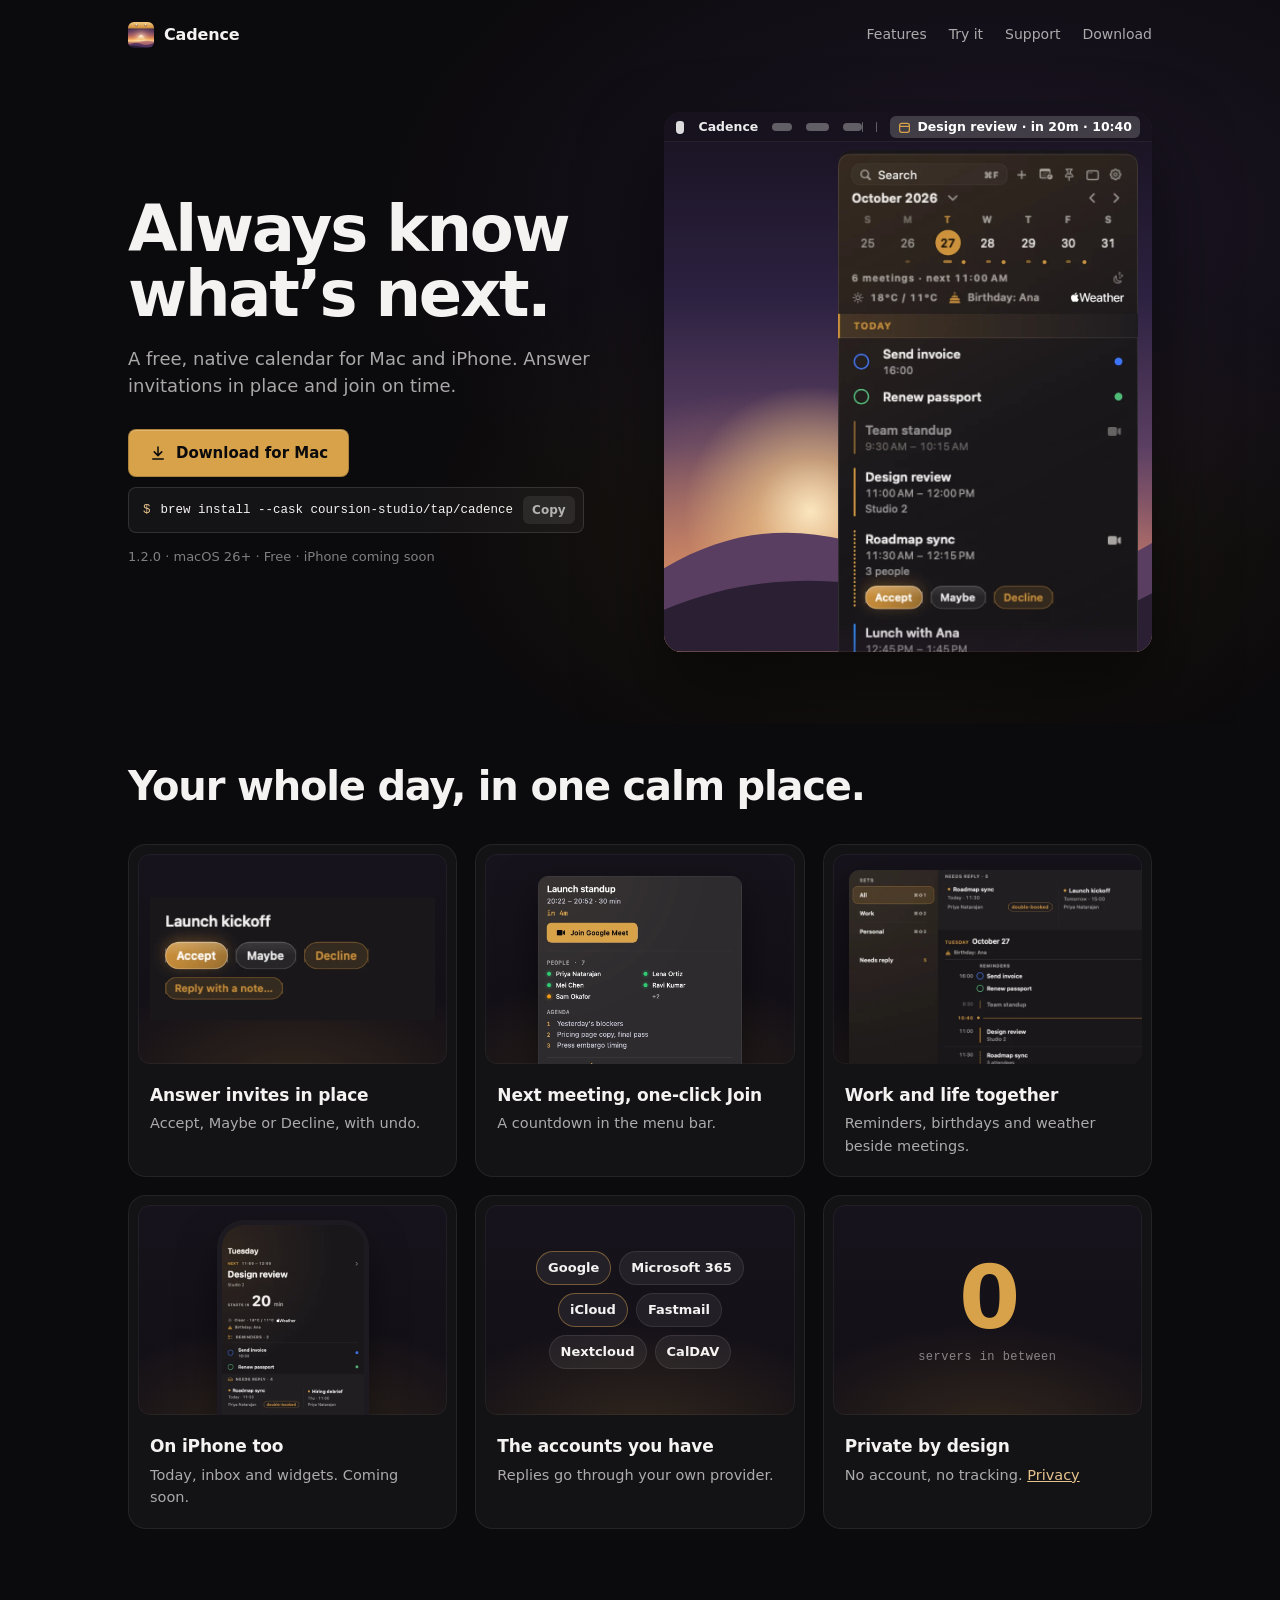
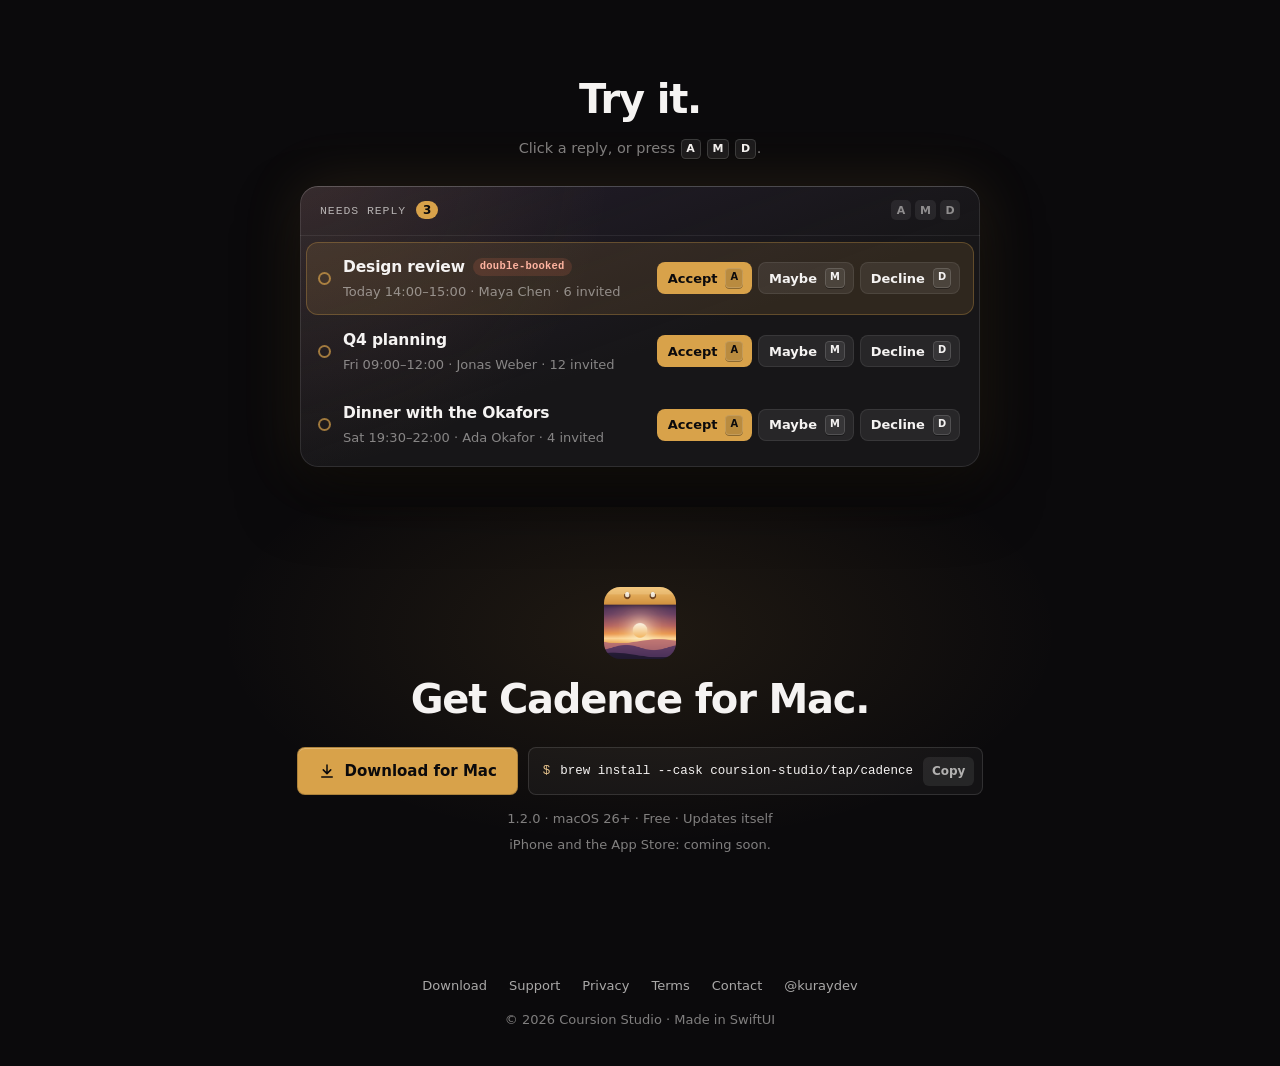
==== commit 0df12cb8: "Site: Cadence's own hero, less text, Download for Mac and Homebrew" ====
--- a/index.html
+++ b/index.html
@@ -3,22 +3,25 @@
 <head>
   <meta charset="utf-8" />
   <meta name="viewport" content="width=device-width, initial-scale=1" />
-  <title>Cadence — Answer the invite. Plan the day. Keep life in view.</title>
-  <meta name="description" content="A free, native calendar for Mac and iPhone, for work and for the rest of life. Answer invitations in place, see reminders, weather and birthdays beside your events, and join every meeting on time." />
+  <title>Cadence — Always know what’s next</title>
+  <meta name="description" content="A free, native calendar for Mac and iPhone. Answer invitations in place, keep work and life in one view, and join every meeting on time." />
   <link rel="canonical" href="https://cadence.coursion.studio/" />
   <link rel="icon" type="image/png" href="favicon.png" />
   <link rel="apple-touch-icon" href="icon-256.png" />
   <link rel="stylesheet" href="stage.css?v=1d5ceac846" />
-  <link rel="stylesheet" href="cadence.css?v=c683698096" />
-  <link rel="preload" as="image" href="icon-256.png" />
+  <link rel="stylesheet" href="cadence.css?v=r2a" />
+  <link rel="stylesheet" href="home.css?v=r2a" />
+  <link rel="preload" as="image" href="shots/panel.webp?v=827a3cb836" />
   <meta property="og:type" content="website" />
   <meta property="og:url" content="https://cadence.coursion.studio/" />
-  <meta property="og:title" content="Cadence — Answer the invite. Plan the day. Keep life in view." />
-  <meta property="og:description" content="Answer invitations in place, plan with reminders, weather, birthdays and countdowns, drag to reschedule, and join from the menu bar. Free and native on macOS 26 and iOS 26." />
+  <meta property="og:title" content="Cadence — Always know what’s next" />
+  <meta property="og:description" content="A free, native calendar for Mac and iPhone. Answer invitations in place and join every meeting on time." />
   <meta property="og:image" content="https://cadence.coursion.studio/shots/og.png?v=b6ed1aa1eb" />
   <meta property="og:image:width" content="1200" />
   <meta property="og:image:height" content="630" />
   <meta name="twitter:card" content="summary_large_image" />
+  <meta name="twitter:title" content="Cadence — Always know what’s next" />
+  <meta name="twitter:description" content="A free, native calendar for Mac and iPhone. Answer invitations in place and join every meeting on time." />
   <meta name="theme-color" content="#0B0A0C" />
   <script type="application/ld+json">
   {
@@ -29,8 +32,10 @@
     "image": "https://cadence.coursion.studio/icon.png",
     "screenshot": "https://cadence.coursion.studio/shots/og.png",
     "applicationCategory": "ProductivityApplication",
-    "operatingSystem": "macOS 26, iOS 26",
-    "description": "A free, native calendar for Mac and iPhone, for work and personal life. It answers invitations in place, shows reminders, weather and birthdays beside your events, and never lets a meeting be missed.",
+    "operatingSystem": "macOS 26",
+    "softwareVersion": "1.2.0",
+    "downloadUrl": "https://github.com/Coursion-Studio/cadence-release/releases/latest/download/Cadence.dmg",
+    "description": "A free, native calendar for Mac and iPhone. Answer invitations in place, keep work and life in one view, and join every meeting on time.",
     "offers": { "@type": "Offer", "price": "0", "priceCurrency": "USD" },
     "publisher": { "@type": "Organization", "name": "Coursion Studio" }
   }
@@ -41,92 +46,103 @@
     window.STAGE = { palette: "cadence" };
   </script>
   <script defer src="stage.js?v=bda7026e0e"></script>
-  <script defer src="cadence.js?v=8c75a3ccc0"></script>
+  <script defer src="cadence.js?v=r2a"></script>
 </head>
 <body>
   <a class="skip" href="#features">Skip to the features</a>
 
-  <header class="stage-hero reveal" data-live>
-    <div class="mesh" aria-hidden="true"><i class="m1"></i><i class="m2"></i><i class="m3"></i><i class="m4"></i></div>
+  <header class="hero reveal">
     <div class="container">
       <nav class="top" aria-label="Main">
         <a class="brand" href="./"><img src="icon-256.png" alt="" width="26" height="26" /><span>Cadence</span></a>
         <div class="links">
-          <a href="#tour">Tour</a>
           <a href="#features">Features</a>
-          <a href="#why">Why Cadence</a>
+          <a href="#try">Try it</a>
           <a href="support.html">Support</a>
           <a class="keep" href="#download">Download</a>
         </div>
       </nav>
 
-      <div class="fan" role="img" aria-label="The Cadence icon with its features fanned out beneath it: invitations, join, conflicts, quick add, zones and agents.">
-        <img class="fan-icon" src="icon-256.png" alt="" width="160" height="160" fetchpriority="high" />
-        <span class="fan-item"><span class="tile"><svg viewBox="0 0 24 24" fill="none" stroke="currentColor" stroke-width="2" stroke-linecap="round" stroke-linejoin="round"><path d="M3 13.5 5.4 5.6h13.2L21 13.5V19H3z"/><path d="M3 13.5h5a4 4 0 0 0 8 0h5"/></svg></span><b>Invitations</b></span>
-        <span class="fan-item"><span class="tile"><svg viewBox="0 0 24 24" fill="none" stroke="currentColor" stroke-width="2" stroke-linecap="round" stroke-linejoin="round"><rect x="3" y="6.5" width="12" height="11" rx="2.5"/><path d="m15 10.5 6-3.5v10l-6-3.5"/></svg></span><b>Join</b></span>
-        <span class="fan-item"><span class="tile"><svg viewBox="0 0 24 24" fill="none" stroke="currentColor" stroke-width="2" stroke-linecap="round" stroke-linejoin="round"><rect x="3" y="4" width="11" height="9" rx="2"/><rect x="10" y="11" width="11" height="9" rx="2"/></svg></span><b>Conflicts</b></span>
-        <span class="fan-item"><span class="tile"><svg viewBox="0 0 24 24" fill="none" stroke="currentColor" stroke-width="2" stroke-linecap="round" stroke-linejoin="round"><rect x="3" y="5" width="18" height="15" rx="2.5"/><path d="M3 10h18M8 3v4M16 3v4M12 13v4M10 15h4"/></svg></span><b>Quick add</b></span>
-        <span class="fan-item"><span class="tile"><svg viewBox="0 0 24 24" fill="none" stroke="currentColor" stroke-width="2" stroke-linecap="round" stroke-linejoin="round"><circle cx="12" cy="12" r="8.5"/><path d="M3.5 12h17M12 3.5c2.6 2.4 3.8 5.2 3.8 8.5s-1.2 6.1-3.8 8.5c-2.6-2.4-3.8-5.2-3.8-8.5S9.4 5.9 12 3.5z"/></svg></span><b>Zones</b></span>
-        <span class="fan-item"><span class="tile"><svg viewBox="0 0 24 24" fill="none" stroke="currentColor" stroke-width="2" stroke-linecap="round" stroke-linejoin="round"><rect x="3" y="4.5" width="18" height="15" rx="2.5"/><path d="m7 10 3 2.5L7 15M12.5 15.5H17"/></svg></span><b>Agents</b></span>
-      </div>
+      <div class="hero-grid">
+        <div class="hero-text">
+          <h1 class="rise">Always know what’s&nbsp;next.</h1>
+          <p class="sub rise" style="--d:.06s">A free, native calendar for Mac and iPhone. Answer invitations in place and join on time.</p>
+          <div class="dl-row rise" style="--d:.12s">
+            <a class="btn primary dl" href="https://github.com/Coursion-Studio/cadence-release/releases/latest/download/Cadence.dmg"><svg viewBox="0 0 24 24" fill="none" stroke="currentColor" stroke-width="2" stroke-linecap="round" stroke-linejoin="round" aria-hidden="true"><path d="M12 4v11M7 10.5l5 5 5-5M5 20h14"/></svg>Download for Mac</a>
+            <button type="button" class="brew" data-cmd="brew install --cask coursion-studio/tap/cadence" aria-label="Copy the Homebrew install command"><span class="brew-pr" aria-hidden="true">$</span><code>brew install --cask coursion-studio/tap/cadence</code><span class="brew-state" aria-live="polite">Copy</span></button>
+          </div>
+          <p class="dl-meta rise" style="--d:.16s">1.2.0 · macOS 26+ · Free <span class="soon-note">· iPhone coming soon</span></p>
+        </div>
 
-      <div class="hero-copy">
-        <p class="eyebrow-mono rise">Calendar for work and life · Mac and iPhone · Free</p>
-        <h1 class="rise" style="--d:.08s">Answer the invite. Plan the day.<br /> Keep life in view.</h1>
-        <p class="sub rise" style="--d:.14s">A native calendar for Mac and iPhone. Reply to invitations where you see them, keep reminders, weather and birthdays beside your events, and join on time from the menu bar.</p>
-        <div class="cta-row rise" style="--d:.2s">
-          <a class="btn primary store" href="#download" aria-disabled="true"><svg viewBox="0 0 24 24" fill="none" stroke="currentColor" stroke-width="2" stroke-linecap="round" stroke-linejoin="round" aria-hidden="true"><rect x="3" y="4.5" width="18" height="12" rx="2"/><path d="M8.5 20h7M12 16.5V20"/></svg>Mac App Store<span class="soon">Coming soon</span></a>
-          <a class="btn outline store" href="#download" aria-disabled="true"><svg viewBox="0 0 24 24" fill="none" stroke="currentColor" stroke-width="2" stroke-linecap="round" stroke-linejoin="round" aria-hidden="true"><rect x="6.5" y="2.5" width="11" height="19" rx="2.5"/><path d="M10.5 18.5h3"/></svg>App Store<span class="soon">Coming soon</span></a>
+        <div class="hd rise" style="--d:.1s" aria-label="The Cadence menu bar item showing Design review in 20 minutes, with its panel open beneath it." role="img">
+          <div class="hd-wall" aria-hidden="true">
+            <svg class="hd-hills" viewBox="0 0 800 220" preserveAspectRatio="none"><path class="hl1" d="M0 120 C140 60 260 70 400 110 S660 150 800 90 V220 H0z"/><path class="hl2" d="M0 170 C160 120 320 130 460 160 S700 190 800 150 V220 H0z"/></svg>
+          </div>
+          <div class="hd-bar" aria-hidden="true">
+            <span class="hd-bar-l"><i class="hd-apple"></i><b>Cadence</b><i style="width:26px"></i><i style="width:30px"></i><i style="width:24px"></i></span>
+            <span class="hd-bar-r">
+              <i class="hd-ico"></i><i class="hd-ico"></i>
+              <button type="button" class="hd-item" aria-expanded="true" tabindex="-1">
+                <svg viewBox="0 0 16 16" aria-hidden="true"><rect x="2" y="3" width="12" height="11" rx="2.5" fill="none" stroke="currentColor" stroke-width="1.5"/><path d="M2 6.5h12" stroke="currentColor" stroke-width="1.5"/></svg>
+                <span>Design review · in <span class="rl" data-roll="left"><span>20</span></span>m · 10:4<span class="rl" data-roll="min"><span>0</span></span></span>
+              </button>
+            </span>
+          </div>
+          <div class="hd-drop" aria-hidden="true">
+            <img src="shots/panel.webp?v=827a3cb836" width="680" height="1303" alt="" fetchpriority="high" />
+          </div>
         </div>
-        <p class="req-note rise" style="--d:.24s">macOS 26 and iOS 26 · Free, with no account · <a href="#tour">Take the tour</a></p>
       </div>
     </div>
   </header>
 
   <main>
-    <section id="tour" class="tour reveal" aria-label="Cadence on the Mac and iPhone">
+    <section id="features" class="ft-sec reveal" aria-labelledby="features-title">
       <div class="container">
-        <figure class="composite rise">
-          <img class="cp-base" src="shots/agenda.webp?v=cd857073a3" width="1600" height="1000" alt="Cadence’s main window on the Mac in agenda view for Tuesday, October 27: a Needs reply strip of five invitations across the top, then reminders and the day’s meetings with Reply and Join buttons." />
-          <img class="cp-panel" src="shots/panel.webp?v=827a3cb836" width="680" height="1303" alt="The menu bar panel: a week strip with today highlighted, a one-line summary with weather and a birthday, and today’s events, with Accept, Maybe and Decline buttons under Roadmap sync." />
-          <span class="cp-phone"><img src="shots/iphone-inbox.webp?v=ce338b55f8" width="400" height="870" alt="Cadence’s Today screen on iPhone: the next meeting, Design review, starting in 20 minutes, reminders, two invitations that need a reply, and the rest of the day." /></span>
-        </figure>
-        <ul class="facts">
-          <li class="rise" style="--d:.06s"><span class="fact-i"><svg viewBox="0 0 24 24" fill="none" stroke="currentColor" stroke-width="1.8" stroke-linecap="round" stroke-linejoin="round" aria-hidden="true"><path d="M3 13.5 5.4 5.6h13.2L21 13.5V19H3z"/><path d="M3 13.5h5a4 4 0 0 0 8 0h5"/></svg></span><strong><b>10+</b> providers</strong><em>Google, Microsoft, iCloud, CalDAV and more</em></li>
-          <li class="rise" style="--d:.1s"><span class="fact-i"><svg viewBox="0 0 24 24" fill="none" stroke="currentColor" stroke-width="1.8" stroke-linecap="round" stroke-linejoin="round" aria-hidden="true"><rect x="3" y="6.5" width="12" height="11" rx="2.5"/><path d="m15 10.5 6-3.5v10l-6-3.5"/></svg></span><strong><b>1</b> click to join</strong><em>or tap the hotkey twice</em></li>
-          <li class="rise" style="--d:.14s"><span class="fact-i"><svg viewBox="0 0 24 24" fill="none" stroke="currentColor" stroke-width="1.8" stroke-linecap="round" stroke-linejoin="round" aria-hidden="true"><path d="M12 3l7.5 3v5.2c0 4.5-3.1 8.6-7.5 9.8-4.4-1.2-7.5-5.3-7.5-9.8V6z"/><path d="M9.2 12.2l2 2 3.6-3.9"/></svg></span><strong><b>0</b> servers</strong><em>replies go straight to your provider</em></li>
-          <li class="rise" style="--d:.18s"><span class="fact-i"><svg viewBox="0 0 24 24" fill="none" stroke="currentColor" stroke-width="1.8" stroke-linecap="round" stroke-linejoin="round" aria-hidden="true"><rect x="3" y="4.5" width="18" height="12" rx="2"/><path d="M8.5 20h7M12 16.5V20"/></svg></span><strong>Free</strong><em>on Mac and iPhone, no account</em></li>
+        <h2 id="features-title" class="rise">Your whole day, in one calm place.</h2>
+        <ul class="ft-grid">
+          <li class="ft rise">
+            <div class="ft-art ft-art-reply"><img src="shots/reply.webp" width="900" height="390" loading="lazy" alt="Accept, Maybe and Decline buttons under Launch kickoff, with Reply with a note." /></div>
+            <h3>Answer invites in place</h3>
+            <p>Accept, Maybe or Decline, with undo.</p>
+          </li>
+          <li class="ft rise" style="--d:.04s">
+            <div class="ft-art ft-art-prep"><img src="shots/prep-card.webp?v=d54884dc61" width="719" height="949" loading="lazy" alt="The pre-meeting card with a Join Google Meet button and who is coming." /></div>
+            <h3>Next meeting, one-click Join</h3>
+            <p>A countdown in the menu bar.</p>
+          </li>
+          <li class="ft rise" style="--d:.08s">
+            <div class="ft-art ft-art-life"><img src="shots/agenda.webp?v=cd857073a3" width="1600" height="1000" loading="lazy" alt="The agenda with reminders beside the day’s meetings." /></div>
+            <h3>Work and life together</h3>
+            <p>Reminders, birthdays and weather beside meetings.</p>
+          </li>
+          <li class="ft rise">
+            <div class="ft-art ft-art-phone"><img src="shots/iphone-inbox.webp?v=ce338b55f8" width="400" height="870" loading="lazy" alt="Cadence’s Today screen on iPhone." /></div>
+            <h3>On iPhone too</h3>
+            <p>Today, inbox and widgets. Coming soon.</p>
+          </li>
+          <li class="ft rise" style="--d:.04s">
+            <div class="ft-art ft-art-acc" aria-hidden="true">
+              <span>Google</span><span>Microsoft 365</span><span>iCloud</span><span>Fastmail</span><span>Nextcloud</span><span>CalDAV</span>
+            </div>
+            <h3>The accounts you have</h3>
+            <p>Replies go through your own provider.</p>
+          </li>
+          <li class="ft rise" style="--d:.08s">
+            <div class="ft-art ft-art-priv" aria-hidden="true"><b>0</b><span>servers in between</span></div>
+            <h3>Private by design</h3>
+            <p>No account, no tracking. <a href="privacy.html">Privacy</a></p>
+          </li>
         </ul>
       </div>
     </section>
 
-    <div class="container">
-      <section id="features" class="intro">
-        <p class="section-label">See it in action</p>
-        <h2>Everything a day asks of you.</h2>
-        <p class="lede">Meetings, errands and birthdays on one calendar. The panels below are live. Click them or press the keys, and they answer the way Cadence does.</p>
-        <ol class="index-table">
-          <li><a href="#inbox"><span class="ix-n">01</span><span class="ix-name">Invitations</span><span class="ix-what">Accept, Maybe or Decline in place, with undo on every reply</span><span class="ix-key">A M D</span></a></li>
-          <li><a href="#join"><span class="ix-n">02</span><span class="ix-name">Join</span><span class="ix-what">A countdown in the menu bar and Join in one click</span><span class="ix-key">⌃⌥F ×2</span></a></li>
-          <li><a href="#prep"><span class="ix-n">03</span><span class="ix-name">Pre-meeting card</span><span class="ix-what">Who is coming and the agenda, five minutes before</span><span class="ix-key">↩ joins</span></a></li>
-          <li><a href="#conflicts"><span class="ix-n">04</span><span class="ix-name">Conflicts</span><span class="ix-what">Double-bookings side by side, with Decline on each</span><span class="ix-key">D</span></a></li>
-          <li><a href="#quickadd"><span class="ix-n">05</span><span class="ix-name">Quick add</span><span class="ix-what">Type a meeting in plain words and press Return</span><span class="ix-key">⌘N</span></a></li>
-          <li><a href="#availability"><span class="ix-n">06</span><span class="ix-name">Share availability</span><span class="ix-what">Drag across free time and copy it in any zone</span><span class="ix-key">⌘⇧A</span></a></li>
-          <li><a href="#zones"><span class="ix-n">07</span><span class="ix-name">Time zones</span><span class="ix-what">Extra zones down the hour rail, half hours included</span><span class="ix-key">↑ ↓</span></a></li>
-          <li><a href="#agents"><span class="ix-n">08</span><span class="ix-name">Agents and Shortcuts</span><span class="ix-what">An MCP server, a command line, Siri and a Focus filter</span><span class="ix-key">cadence</span></a></li>
-          <li><a href="#widgets"><span class="ix-n">09</span><span class="ix-name">Widgets</span><span class="ix-what">Desktop, Lock Screen and Join in the Dynamic Island</span><span class="ix-key">Live Activity</span></a></li>
-          <li><a href="#life"><span class="ix-n">10</span><span class="ix-name">Reminders</span><span class="ix-what">Apple Reminders beside your events, ticked off in place</span><span class="ix-key">Tasks</span></a></li>
-          <li><a href="#life"><span class="ix-n">11</span><span class="ix-name">Weather and birthdays</span><span class="ix-what">The forecast on each day, and the people to remember</span><span class="ix-key">Day</span></a></li>
-          <li><a href="#life"><span class="ix-n">12</span><span class="ix-name">Countdowns</span><span class="ix-what">Days to a trip, a launch or a birthday</span><span class="ix-key">Days</span></a></li>
-          <li><a href="#life"><span class="ix-n">13</span><span class="ix-name">Editing</span><span class="ix-what">Drag to reschedule, and edit every field of an event</span><span class="ix-key">Drag</span></a></li>
-          <li><a href="#accounts"><span class="ix-n">14</span><span class="ix-name">Your accounts</span><span class="ix-what">Google, Microsoft 365, iCloud, Fastmail, Nextcloud and more</span><span class="ix-key">CalDAV</span></a></li>
-        </ol>
-      </section>
-    </div>
-
-    <section id="inbox" class="sec reveal" data-stage="inbox" aria-labelledby="inbox-title">
-      <div class="glow" aria-hidden="true"></div>
+    <section id="try" class="sec reveal" data-stage="inbox" aria-labelledby="inbox-title">
       <div class="container">
+        <div class="sec-head center">
+          <h2 id="inbox-title" class="rise">Try it.</h2>
+          <p class="hint rise" style="--d:.06s">Click a reply, or press <span class="combo"><kbd>A</kbd> <kbd>M</kbd> <kbd>D</kbd></span>.</p>
+        </div>
         <div class="ibx rise" role="group" aria-label="A demo invitation inbox">
           <div class="ibx-head">
             <span class="ibx-label">Needs reply</span>
@@ -135,349 +151,25 @@
           </div>
           <ul class="ibx-list" role="listbox" aria-label="Invitations"></ul>
           <div class="ibx-done">
-            <p>All answered. Your organisers already know.</p>
+            <p>All answered.</p>
             <button type="button" class="ibx-reset">Bring them back</button>
-          </div>
-        </div>
-        <div class="sec-head center">
-          <p class="spec rise"><span>01</span>Invitations</p>
-          <h2 id="inbox-title" class="rise" style="--d:.08s">Answer it where you see it</h2>
-          <p class="rise" style="--d:.14s">Accept, Maybe or Decline goes out through your own account, and the next calendar refresh confirms it. Every reply waits ten seconds, so Undo always takes it back.</p>
-          <p class="hint rise" style="--d:.2s">Click a reply, or press <span class="combo"><kbd>A</kbd> <kbd>M</kbd> <kbd>D</kbd></span>. <span class="combo"><kbd>↑</kbd> <kbd>↓</kbd></span> pick the row.</p>
-        </div>
-      </div>
-    </section>
-
-    <section id="join" class="sec sec-split reveal" data-stage="menubar" aria-labelledby="join-title">
-      <div class="glow" aria-hidden="true"></div>
-      <div class="container split">
-        <div class="split-copy">
-          <p class="spec rise"><span>02</span>Join</p>
-          <h2 id="join-title" class="rise">Never miss the start</h2>
-          <p class="rise" style="--d:.06s">The menu bar counts down to your next meeting. Join is one click, a double-click on the countdown, or the panel hotkey tapped twice from anywhere. On a meeting in any view, a double-click joins too.</p>
-          <ul class="keylist rise" style="--d:.1s">
-            <li><span class="combo"><kbd>⌃</kbd><kbd>⌥</kbd><kbd>F</kbd></span>Open the panel</li>
-            <li><span class="combo"><kbd>⌃</kbd><kbd>⌥</kbd><kbd>F</kbd> twice</span>Join the meeting</li>
-            <li><span class="combo"><kbd>J</kbd></span>Join from the window</li>
-          </ul>
-        </div>
-        <div class="split-stage">
-          <div class="mb-stage rise" style="--d:.08s">
-            <div class="mb-bar">
-              <i style="width:22px"></i><i style="width:30px"></i><i style="width:26px"></i>
-              <span class="sp"></span>
-              <button type="button" class="mb-item" aria-expanded="true" aria-controls="mb-panel"><span class="mb-dot" aria-hidden="true"></span><span class="mb-title">Standup in 2m</span></button>
-              <i style="width:18px"></i><i style="width:38px"></i>
-            </div>
-            <div id="mb-panel" class="mb-panel open">
-              <div class="mb-hero">
-                <span class="mb-when">In 2 minutes · 09:30–09:45</span>
-                <b class="mb-name">Standup</b>
-                <span class="mb-meta">Google Meet · 6 of 8 going</span>
-                <button type="button" class="mb-join">Join<kbd>↩</kbd></button>
-              </div>
-              <ul class="mb-next">
-                <li><span class="t">11:00</span><span class="n">Sync with Bengaluru</span><span class="s">Teams</span></li>
-                <li><span class="t">14:00</span><span class="n">Design review</span><span class="s">Zoom</span></li>
-              </ul>
-              <div class="mb-inbox"><span class="dot" aria-hidden="true"></span>2 invitations need a reply</div>
-              <div class="mb-foot"><span>Open Cadence</span><span>Today</span><span>Settings</span></div>
-            </div>
-            <p class="mb-toast" aria-live="polite"></p>
-          </div>
-          <p class="stage-status rise" style="--d:.14s">Click the countdown, or press <span class="combo"><kbd>⌃</kbd><kbd>⌥</kbd><kbd>F</kbd></span>.</p>
-        </div>
-      </div>
-    </section>
-
-    <section id="prep" class="sec sec-split reveal" aria-labelledby="prep-title">
-      <div class="glow" aria-hidden="true"></div>
-      <div class="container split reverse">
-        <div class="split-copy">
-          <p class="spec rise"><span>03</span>Pre-meeting card</p>
-          <h2 id="prep-title" class="rise">Walk in knowing the room</h2>
-          <p class="rise" style="--d:.06s">Five minutes before a meeting with people or a link, the menu bar panel leads with Join, who is coming and the agenda from the notes. It can open itself two minutes before, without taking focus.</p>
-          <ul class="ticks rise" style="--d:.1s">
-            <li>Who has accepted, at a glance</li>
-            <li>The agenda pulled from the invitation’s notes</li>
-            <li>A time-sensitive reminder a minute before, with Join on it</li>
-          </ul>
-        </div>
-        <div class="split-stage">
-          <figure class="shot-stage rise" style="--d:.08s">
-            <img src="shots/prep-card.webp?v=d54884dc61" width="719" height="949" loading="lazy" alt="The pre-meeting card: Launch standup in four minutes, a Join Google Meet button, seven people with their responses, a three-item agenda and the next two meetings." />
-          </figure>
-        </div>
-      </div>
-    </section>
-
-    <section id="conflicts" class="sec sec-split reveal" data-stage="conflicts" aria-labelledby="conf-title">
-      <div class="glow" aria-hidden="true"></div>
-      <div class="container split">
-        <div class="split-copy">
-          <p class="spec rise"><span>04</span>Conflicts</p>
-          <h2 id="conf-title" class="rise">Double-booked, side by side</h2>
-          <p class="rise" style="--d:.06s">Overlaps among the meetings you have accepted are outlined in every view. The chip opens both meetings next to each other, with Decline on each.</p>
-        </div>
-        <div class="split-stage">
-          <div class="cf rise" style="--d:.08s">
-            <div class="cf-track" aria-hidden="true">
-              <span class="cf-h" style="--at:0">13:00</span><span class="cf-h" style="--at:.5">14:00</span><span class="cf-h" style="--at:1">15:00</span>
-              <span class="cf-bar a"></span><span class="cf-bar b"></span>
-              <span class="cf-pill">double-booked</span>
-            </div>
-            <div class="cf-cards">
-              <article class="cf-card" data-side="a">
-                <span class="cf-cal"><i style="background:#5AAEFF"></i>Work · Google</span>
-                <b>Roadmap review</b>
-                <span class="cf-time">13:30–14:30</span>
-                <span class="cf-who">Organised by Priya · 9 going</span>
-                <button type="button" class="cf-decline">Decline</button>
-              </article>
-              <article class="cf-card" data-side="b">
-                <span class="cf-cal"><i style="background:#3FD485"></i>Client · Microsoft</span>
-                <b>Quarterly check-in</b>
-                <span class="cf-time">14:00–15:00</span>
-                <span class="cf-who">Organised by Tom · 4 going</span>
-                <button type="button" class="cf-decline">Decline</button>
-              </article>
-            </div>
-          </div>
-          <p class="stage-status cf-status rise" style="--d:.14s" aria-live="polite">Decline one and the clash is gone.</p>
-        </div>
-      </div>
-    </section>
-
-    <section id="plan" class="sec plan reveal" aria-labelledby="plan-title">
-      <div class="container">
-        <div class="gallery-head">
-          <p class="section-label rise">Planning, up close</p>
-          <h2 id="plan-title" class="rise" style="--d:.06s">Make room without leaving the keyboard.</h2>
-          <p class="rise" style="--d:.1s">Add a meeting in a sentence, hand out your free time, and take back any answer.</p>
-        </div>
-        <div class="gallery-grid">
-          <figure id="quickadd" class="gcard rise" style="--d:.06s">
-            <div class="gpad wide"><img src="shots/quick-add.webp?v=ac9331b4f5" width="541" height="96" loading="lazy" alt="Quick add with “Call with Mara Fri 15:00-15:45 zoom.us/j/123” typed in, previewed as Friday 16 October, 15:00 to 15:45, on zoom.us, in the Work calendar." /></div>
-            <figcaption><span class="spec"><span>05</span>Quick add</span><b>Type it the way you’d say it.</b><span class="gc-p">“Lunch with Ana tomorrow 1pm” is previewed as you type and added with Return. Repeats daily, on weekdays or weekly, with Undo for ten seconds. <span class="combo"><kbd>⌘</kbd><kbd>N</kbd></span> on the Mac, + on iPhone.</span></figcaption>
-          </figure>
-          <figure id="availability" class="gcard rise" style="--d:.1s">
-            <div class="gpad"><img src="shots/week-availability.webp?v=8d99ff04da" width="1100" height="720" loading="lazy" alt="The week view with three free slots selected and a bar to pick the zone, Suggest more, or Copy them." /></div>
-            <figcaption><span class="spec"><span>06</span>Share availability</span><b>Your free time, ready to paste.</b><span class="gc-p">Drag across empty time in day or week, then copy the slots as text in any zone. Suggest picks the next free half hours for you. <span class="combo"><kbd>⌘</kbd><kbd>⇧</kbd><kbd>A</kbd></span></span></figcaption>
-          </figure>
-          <figure class="gcard rise" style="--d:.06s">
-            <div class="gpad"><img src="shots/conflict-pair.webp?v=effc03b849" width="1064" height="720" loading="lazy" alt="The day view with two overlapping meetings and the double-booked popover showing both, each with its own Decline button." /></div>
-            <figcaption><span class="spec"><span>04</span>Conflicts</span><b>The real thing, in the day view.</b><span class="gc-p">Click the double-booked chip and both meetings open together. <span class="combo"><kbd>←</kbd> <kbd>→</kbd></span> pick one, <kbd>D</kbd> declines it.</span></figcaption>
-          </figure>
-          <figure class="gcard rise" style="--d:.1s">
-            <div class="gpad undo-pad" aria-hidden="true">
-              <div class="undo-card">
-                <div class="undo-row">
-                  <span class="undo-dot"></span>
-                  <span class="undo-tx"><b>Design review</b><span>Today 14:00–15:00 · Maya Chen</span></span>
-                  <span class="undo-chip">Accepted</span>
-                </div>
-                <div class="undo-bar"><span>Sending in 7 s</span><span class="undo-track"><i></i></span><span class="undo-btn">Undo</span></div>
-              </div>
-            </div>
-            <figcaption><span class="spec"><span>01</span>Undo</span><b>Every reply can be taken back.</b><span class="gc-p">Replies wait ten seconds before they leave, so even the first answer to an invitation can be undone. Quitting sends them at once.</span></figcaption>
-          </figure>
-        </div>
-      </div>
-    </section>
-
-    <section id="zones" class="sec reveal" data-stage="zones" aria-labelledby="zones-title">
-      <div class="glow" aria-hidden="true"></div>
-      <div class="container">
-        <div class="zr rise" tabindex="0" role="slider" aria-label="Time across zones" aria-valuemin="8" aria-valuemax="18" aria-valuenow="15" aria-valuetext="15:00 London">
-          <div class="zr-head">
-            <span>London</span><span>New York <em>−5h</em></span><span>Bengaluru <em>+4:30</em></span><span class="zr-day">Tue 27 Oct</span>
-          </div>
-          <div class="zr-body"></div>
-        </div>
-        <div class="sec-head center">
-          <p class="spec rise"><span>07</span>Time zones</p>
-          <h2 id="zones-title" class="rise" style="--d:.08s">Their time, on the rail</h2>
-          <p class="rise" style="--d:.14s">Day and week views carry extra zones down the hour rail, half-hour zones and daylight-saving days included. The inspector shows a meeting’s start in each of them.</p>
-          <p class="hint rise" style="--d:.2s">Move across the day, or focus it and use <span class="combo"><kbd>↑</kbd> <kbd>↓</kbd></span>.</p>
-        </div>
-      </div>
-    </section>
-
-    <section id="agents" class="sec sec-split reveal" aria-labelledby="agents-title">
-      <div class="glow" aria-hidden="true"></div>
-      <div class="container split">
-        <div class="split-copy">
-          <p class="spec rise"><span>08</span>Agents and Shortcuts</p>
-          <h2 id="agents-title" class="rise">Ready for your agents</h2>
-          <p class="rise" style="--d:.06s">An MCP server runs inside the Mac app, on your machine only, behind a token in your Keychain. A <code>cadence</code> command line speaks to it, and Shortcuts, Siri and Focus plug in too.</p>
-          <ul class="ticks rise" style="--d:.1s">
-            <li>Ten tools: next meeting, agenda, inbox, conflicts, free slots, the brief and more</li>
-            <li>Reads are always on. Replies from agents stay off until you allow them</li>
-            <li>Run a Shortcut when a meeting starts or ends</li>
-            <li>A Focus filter switches the calendar set and can hide declined events</li>
-            <li>“Hey Siri, join my next meeting in Cadence”</li>
-          </ul>
-        </div>
-        <div class="split-stage">
-          <div class="code-stack rise" style="--d:.08s">
-            <figure class="code">
-              <figcaption><span>Settings → Agents</span><button type="button" class="copy" data-copy="code-mcp">Copy</button></figcaption>
-              <pre id="code-mcp"><code><span class="pr">$ </span>claude mcp add --transport http cadence \
-    http://127.0.0.1:&lt;port&gt;/mcp \
-    --header "Authorization: Bearer &lt;token&gt;"</code></pre>
-            </figure>
-            <figure class="code">
-              <figcaption><span>Terminal</span><button type="button" class="copy" data-copy="code-cli">Copy</button></figcaption>
-              <pre id="code-cli"><code><span class="pr">$ </span>cadence agenda today
-<span class="out">Agenda for Tue 27 Oct · 3 events
-Design review · Tue 27 Oct 11:00–12:00 · in 20m · Work · 4 of 5 going
-Roadmap sync · Tue 27 Oct 11:30–12:15 · in 50m · Work · needs your reply
-1:1 with Mira · Tue 27 Oct 14:00–14:45 · in 3h 20m · Work · 2 of 2 going</span>
-<span class="pr">$ </span>cadence reply next accept
-<span class="pr">$ </span>cadence inbox --json | jq length
-<span class="out">2</span></code></pre>
-            </figure>
           </div>
         </div>
       </div>
     </section>
 
-    <section id="widgets" class="sec reveal" aria-labelledby="widgets-title">
-      <div class="glow" aria-hidden="true"></div>
+    <section id="download" class="get-band reveal" aria-labelledby="dl-title">
       <div class="container">
-        <div class="wg rise">
-          <div class="wg-phone" aria-hidden="true">
-            <div class="island"><span class="isl-ico"></span><span class="isl-t">Standup</span><span class="isl-c">12:48</span><span class="isl-j">Join</span></div>
-            <p class="lock-time">9:31</p>
-            <div class="note"><img src="icon-256.png" alt="" width="20" height="20" /><div><b>Today in Cadence</b><span>3 meetings, 9:30 to 15:00. 2 invitations need a reply. 1 double-booking.</span></div></div>
-            <div class="la"><div class="live-top"><img src="icon-256.png" alt="" width="22" height="22" /><b>Standup</b><span class="live-left">13m left</span></div><div class="live-row"><span class="live-track"><i></i></span><span class="live-join">Join</span></div></div>
-          </div>
-          <div class="wg-grid" aria-hidden="true">
-            <div class="w w-s"><span class="w-k">Next up</span><b>Standup</b><span class="w-t">in 12m</span><span class="w-m">Google Meet</span></div>
-            <div class="w w-m2">
-              <span class="w-k">Today</span>
-              <ul>
-                <li><i></i><span>09:30</span>Standup</li>
-                <li><i style="background:#3FD485"></i><span>11:00</span>Sync with Bengaluru</li>
-                <li class="pend"><i></i><span>14:00</span>Design review</li>
-              </ul>
-            </div>
-            <div class="w w-acc"><span class="acc-ring"><b>2</b></span><span class="w-k">Inbox</span></div>
-          </div>
+        <img class="get-icon rise" src="icon-256.png" alt="" width="72" height="72" loading="lazy" />
+        <h2 id="dl-title" class="rise" style="--d:.04s">Get Cadence for Mac.</h2>
+        <div class="dl-row rise" style="--d:.08s">
+          <a class="btn primary dl" href="https://github.com/Coursion-Studio/cadence-release/releases/latest/download/Cadence.dmg"><svg viewBox="0 0 24 24" fill="none" stroke="currentColor" stroke-width="2" stroke-linecap="round" stroke-linejoin="round" aria-hidden="true"><path d="M12 4v11M7 10.5l5 5 5-5M5 20h14"/></svg>Download for Mac</a>
+          <button type="button" class="brew" data-cmd="brew install --cask coursion-studio/tap/cadence" aria-label="Copy the Homebrew install command"><span class="brew-pr" aria-hidden="true">$</span><code>brew install --cask coursion-studio/tap/cadence</code><span class="brew-state" aria-live="polite">Copy</span></button>
         </div>
-        <div class="sec-head center">
-          <p class="spec rise"><span>09</span>Widgets</p>
-          <h2 id="widgets-title" class="rise" style="--d:.08s">On the desktop and the Lock Screen</h2>
-          <p class="rise" style="--d:.14s">Next up, Today and Inbox widgets on Mac and iPhone, a Live Activity with Join in the Dynamic Island, and a daily brief at the hour you choose.</p>
-        </div>
+        <p class="dl-meta rise" style="--d:.12s">1.2.0 · macOS 26+ · Free · Updates itself</p>
+        <p class="dl-meta quiet rise" style="--d:.14s">iPhone and the App Store: coming soon.</p>
       </div>
     </section>
-
-    <div class="container">
-      <section id="life" class="why life">
-        <p class="section-label">Beyond the meeting</p>
-        <h2>The rest of your day is on it too.</h2>
-        <p class="lede">Dentist at ten, a birthday on Friday, a trip in nine days. Cadence keeps them where you already look.</p>
-        <div class="why-grid">
-          <div class="why-card">
-            <span class="fact-i"><svg viewBox="0 0 24 24" fill="none" stroke="currentColor" stroke-width="1.8" stroke-linecap="round" stroke-linejoin="round" aria-hidden="true"><circle cx="12" cy="12" r="8.5"/><path d="m8.5 12.3 2.4 2.4 4.6-4.9"/></svg></span>
-            <h3>Reminders</h3>
-            <p>Apple Reminders sit beside your events with their due times. Tick one off in the agenda, day or week.</p>
-          </div>
-          <div class="why-card">
-            <span class="fact-i"><svg viewBox="0 0 24 24" fill="none" stroke="currentColor" stroke-width="1.8" stroke-linecap="round" stroke-linejoin="round" aria-hidden="true"><path d="M7 18a4 4 0 0 1-.6-8A5.5 5.5 0 0 1 17 8.6 3.7 3.7 0 0 1 17 18z"/></svg></span>
-            <h3>Weather and birthdays</h3>
-            <p>A forecast on each day, and birthdays from your contacts, so a rainy Saturday and a friend’s party show up before you plan around them.</p>
-          </div>
-          <div class="why-card">
-            <span class="fact-i"><svg viewBox="0 0 24 24" fill="none" stroke="currentColor" stroke-width="1.8" stroke-linecap="round" stroke-linejoin="round" aria-hidden="true"><circle cx="12" cy="13" r="8"/><path d="M12 8.5V13l3 2M9.5 2.5h5"/></svg></span>
-            <h3>Countdowns</h3>
-            <p>Pin a trip, a launch or a birthday and see the days left in the agenda, the menu bar and a widget.</p>
-          </div>
-          <div class="why-card">
-            <span class="fact-i"><svg viewBox="0 0 24 24" fill="none" stroke="currentColor" stroke-width="1.8" stroke-linecap="round" stroke-linejoin="round" aria-hidden="true"><path d="M4 20l1-4L16.5 4.5a2.1 2.1 0 0 1 3 3L8 19z"/><path d="M14.5 6.5l3 3"/></svg></span>
-            <h3>Editing</h3>
-            <p>Drag an event to a new time, or open it and change the title, repeat, alerts, people and calendar.</p>
-          </div>
-        </div>
-      </section>
-
-      <section id="accounts" class="why accounts">
-        <p class="section-label">Works with your accounts</p>
-        <h2>The calendars you already have.</h2>
-        <p class="lede">Cadence reads whatever is on your Mac or iPhone, and answers invitations through the provider that sent them.</p>
-        <ul class="prov" aria-label="Supported accounts">
-          <li>Google</li><li>Microsoft 365</li><li>iCloud</li><li>Yahoo</li><li>Fastmail</li><li>Zoho</li><li>GMX</li><li>Posteo</li><li>mailbox.org</li><li>Nextcloud</li><li>Other CalDAV</li><li>On-premises Exchange</li>
-        </ul>
-      </section>
-    </div>
-
-    <section id="privacy" class="sec sec-split reveal" data-stage="permission" aria-labelledby="perm-title">
-      <div class="glow" aria-hidden="true"></div>
-      <div class="container split">
-        <div class="split-copy">
-          <p class="eyebrow rise" data-granted="You’re in">One permission</p>
-          <h2 id="perm-title" class="rise" style="--d:.04s">No Coursion server.</h2>
-          <p class="rise" style="--d:.06s">Tokens stay in your Keychain. Cadence reads the calendars already on your device, and a reply goes straight from it to the provider that sent the invitation. There is no Cadence account and nothing in between.</p>
-          <p class="perm-status rise" style="--d:.1s" data-granted="Calendars granted"><svg viewBox="0 0 24 24" fill="none" stroke="currentColor" stroke-width="2.2" stroke-linecap="round" aria-hidden="true"><circle cx="12" cy="12" r="8.5" stroke-dasharray="3 3.4"/></svg><span>Not granted yet</span></p>
-        </div>
-        <div class="split-stage">
-          <div class="perm rise" style="--d:.08s">
-            <div class="perm-bar"><i></i><i></i><i></i><b>Calendars</b></div>
-            <p class="perm-lede">Allow the apps below to access your calendars.</p>
-            <div class="perm-list">
-              <div class="perm-row" aria-hidden="true"><span class="perm-ghost-icon"></span><span class="perm-ghost-name"></span><span class="sw on"><i></i></span></div>
-              <div class="perm-row mine">
-                <img class="perm-icon" src="icon-256.png" alt="" width="40" height="40" loading="lazy" />
-                <span class="perm-title">Cadence<svg class="perm-ok" viewBox="0 0 24 24" aria-hidden="true"><circle cx="12" cy="12" r="10" fill="currentColor"/><path d="m7.5 12.3 3 3 6-6.3" fill="none" stroke="#0b1a10" stroke-width="2.4" stroke-linecap="round" stroke-linejoin="round"/></svg></span>
-                <button type="button" class="sw" role="switch" aria-checked="false" aria-label="Allow Cadence to access your calendars"><i></i></button>
-                <span class="burst" aria-hidden="true"></span>
-              </div>
-            </div>
-          </div>
-        </div>
-      </div>
-    </section>
-
-    <div class="container">
-      <section id="why" class="why">
-        <p class="section-label">Why Cadence</p>
-        <h2>Native. Direct. Free.</h2>
-        <p class="lede">A calendar for the meetings other people put on it and the plans you make yourself, that keeps your accounts to itself.</p>
-        <div class="why-grid">
-          <div class="why-card">
-            <span class="fact-i"><svg viewBox="0 0 24 24" fill="none" stroke="currentColor" stroke-width="1.8" stroke-linecap="round" stroke-linejoin="round" aria-hidden="true"><path d="M13 2L4 14h7l-1 8 9-12h-7z"/></svg></span>
-            <h3>Native on both</h3>
-            <p>SwiftUI on macOS 26 and iOS 26, sandboxed, from the App Store. Settings follow you through your own iCloud.</p>
-          </div>
-          <div class="why-card">
-            <span class="fact-i"><svg viewBox="0 0 24 24" fill="none" stroke="currentColor" stroke-width="1.8" stroke-linecap="round" stroke-linejoin="round" aria-hidden="true"><path d="M4 12h12M12 6l6 6-6 6"/><path d="M20 4v16"/></svg></span>
-            <h3>Your own accounts</h3>
-            <p>Replies go from your device to the provider that sent the invitation. No Coursion server, no proxy.</p>
-          </div>
-          <div class="why-card">
-            <span class="fact-i"><svg viewBox="0 0 24 24" fill="none" stroke="currentColor" stroke-width="1.8" stroke-linecap="round" stroke-linejoin="round" aria-hidden="true"><rect x="4" y="11" width="16" height="10" rx="2"/><path d="M8 11V7a4 4 0 0 1 8 0v4"/></svg></span>
-            <h3>Keychain only</h3>
-            <p>Sign-in tokens and app-specific passwords live in your Keychain. No analytics. <a href="privacy.html">Read the privacy policy</a>.</p>
-          </div>
-          <div class="why-card">
-            <span class="fact-i"><svg viewBox="0 0 24 24" fill="none" stroke="currentColor" stroke-width="1.8" stroke-linecap="round" stroke-linejoin="round" aria-hidden="true"><path d="M20 6 9 17l-5-5"/></svg></span>
-            <h3>Free, all of it</h3>
-            <p>Replies, reminders, weather, join, conflicts, widgets and agents on Mac and iPhone. No account and no subscription.</p>
-          </div>
-        </div>
-      </section>
-
-      <section id="download" class="cta-band">
-        <h2>Keep work and life in time.</h2>
-        <p class="lede">Cadence is free on Mac and iPhone, and arrives on the App Store soon.</p>
-        <div class="cta-row">
-          <a class="btn primary store" href="#download" aria-disabled="true"><svg viewBox="0 0 24 24" fill="none" stroke="currentColor" stroke-width="2" stroke-linecap="round" stroke-linejoin="round" aria-hidden="true"><rect x="3" y="4.5" width="18" height="12" rx="2"/><path d="M8.5 20h7M12 16.5V20"/></svg>Mac App Store<span class="soon">Coming soon</span></a>
-          <a class="btn outline store" href="#download" aria-disabled="true"><svg viewBox="0 0 24 24" fill="none" stroke="currentColor" stroke-width="2" stroke-linecap="round" stroke-linejoin="round" aria-hidden="true"><rect x="6.5" y="2.5" width="11" height="19" rx="2.5"/><path d="M10.5 18.5h3"/></svg>App Store<span class="soon">Coming soon</span></a>
-        </div>
-        <p class="req-note">macOS 26 and iOS 26 · Sandboxed, from the App Store</p>
-      </section>
-    </div>
   </main>
 
   <div class="container">
--- a/home.css
+++ b/home.css
@@ -0,0 +1,96 @@
+.hero { position: relative; isolation: isolate; overflow: hidden; padding-bottom: 72px; background: radial-gradient(900px 520px at 78% 30%, rgb(59 42 82 / 0.38), transparent 70%), radial-gradient(700px 420px at 70% 72%, rgb(216 162 74 / 0.10), transparent 70%); }
+.hero-grid { display: grid; grid-template-columns: minmax(0, 1fr) minmax(0, 1fr); gap: 48px; align-items: center; padding-top: 56px; }
+.hero-text h1 { font-size: clamp(40px, 5.4vw, 64px); line-height: 1.02; letter-spacing: -0.035em; font-weight: 700; margin: 0 0 18px; text-wrap: balance; }
+.hero-text .sub { font-size: 18px; line-height: 1.5; color: var(--text-secondary); margin: 0 0 30px; max-width: 30em; text-wrap: pretty; }
+
+.dl-row { display: flex; flex-wrap: wrap; gap: 10px; align-items: stretch; }
+.btn.dl { gap: 9px; padding: 0 20px; min-height: 46px; font-size: 15px; font-weight: 600; }
+.btn.dl svg { width: 18px; height: 18px; }
+.brew { display: inline-flex; align-items: center; gap: 10px; min-height: 46px; padding: 0 8px 0 14px; border-radius: var(--radius-btn); border: 1px solid rgb(255 255 255 / 0.12); background: rgb(255 255 255 / 0.04); color: var(--text-primary); font: inherit; cursor: pointer; max-width: 100%; transition: background 0.15s, border-color 0.15s; }
+.brew:hover { background: rgb(255 255 255 / 0.08); }
+.brew:focus-visible { outline: 2px solid var(--pal-accent); outline-offset: 2px; }
+.brew code { font-family: var(--mono); font-size: 12.5px; white-space: nowrap; overflow: hidden; text-overflow: ellipsis; min-width: 0; }
+.brew-pr { font-family: var(--mono); font-size: 12.5px; color: var(--accent-text); }
+.brew-state { flex: none; font-size: 12px; font-weight: 600; padding: 5px 9px; border-radius: 6px; background: rgb(255 255 255 / 0.08); color: var(--text-secondary); transition: background 0.2s, color 0.2s; }
+.brew.done { border-color: color-mix(in srgb, var(--pal-accent) 55%, transparent); }
+.brew.done .brew-state { background: var(--pal-accent); color: #1a1208; }
+.dl-meta { margin: 14px 0 0; font-size: 13px; color: var(--text-tertiary); font-variant-numeric: tabular-nums; }
+.dl-meta.quiet { margin-top: 6px; opacity: 0.8; }
+
+.hd { position: relative; height: 540px; border-radius: 18px; overflow: hidden; box-shadow: inset 0 0 0 1px rgb(255 255 255 / 0.1), 0 40px 80px rgb(0 0 0 / 0.5); }
+.hd-wall { position: absolute; inset: 0; background: radial-gradient(180px 180px at 30% 74%, rgb(255 236 196 / 0.95), rgb(246 207 140 / 0.55) 30%, transparent 70%), radial-gradient(120% 70% at 30% 100%, rgb(232 160 92 / 0.85), transparent 70%), linear-gradient(180deg, #17121F 0%, #2C2140 34%, #5B3F63 62%, #A8686A 82%, #D89A5A 100%); }
+.hd-hills { position: absolute; left: 0; right: 0; bottom: 0; width: 100%; height: 34%; }
+.hd-hills .hl1 { fill: #5A3E62; }
+.hd-hills .hl2 { fill: #2B2033; }
+.hd-bar { position: absolute; top: 0; left: 0; right: 0; height: 30px; display: flex; align-items: center; justify-content: space-between; padding: 0 12px; background: rgb(22 17 28 / 0.55); box-shadow: inset 0 -1px 0 rgb(255 255 255 / 0.06); font-size: 12.5px; color: rgb(255 255 255 / 0.92); z-index: 2; }
+.hd-bar i { display: inline-block; height: 8px; border-radius: 4px; background: rgb(255 255 255 / 0.32); }
+.hd-bar-l, .hd-bar-r { display: flex; align-items: center; gap: 14px; min-width: 0; }
+.hd-bar-l b { font-weight: 700; }
+.hd-bar .hd-apple { width: 11px; height: 13px; border-radius: 5px 5px 6px 6px; background: rgb(255 255 255 / 0.85); }
+.hd-bar .hd-ico { width: 16px; height: 10px; border-radius: 3px; }
+.hd-item { display: inline-flex; align-items: center; gap: 6px; height: 22px; padding: 0 8px; border: 0; border-radius: 6px; background: rgb(255 255 255 / 0.18); color: #fff; font: inherit; font-weight: 600; line-height: 1.25em; white-space: nowrap; font-variant-numeric: tabular-nums; cursor: default; }
+.hd-item svg { width: 13px; height: 13px; color: var(--pal-accent); }
+.rl { display: inline-grid; overflow: hidden; height: 1.25em; line-height: 1.25em; vertical-align: top; }
+.rl > span { grid-area: 1 / 1; }
+.rl > .in { animation: roll-in 0.5s var(--spring) both; }
+.rl > .out { animation: roll-out 0.32s var(--ease-out) both; }
+@keyframes roll-in { from { transform: translateY(100%); opacity: 0; } to { transform: none; opacity: 1; } }
+@keyframes roll-out { to { transform: translateY(-100%); opacity: 0; } }
+
+.hd-drop { position: absolute; top: 38px; right: 14px; width: 300px; border-radius: 14px; overflow: hidden; z-index: 1; box-shadow: 0 0 0 1px rgb(255 255 255 / 0.12), 0 24px 60px rgb(0 0 0 / 0.55); transform-origin: 80% 0; -webkit-mask-image: linear-gradient(180deg, #000 82%, transparent); mask-image: linear-gradient(180deg, #000 82%, transparent); }
+.hd-drop img { display: block; width: 100%; height: auto; }
+.js .hero .hd-drop { opacity: 0; transform: translateY(-14px) scale(0.96); }
+.js .hero.in .hd-drop, .reveal-all .hero .hd-drop { opacity: 1; transform: none; transition: opacity 0.35s var(--ease-out) 0.45s, transform 0.8s var(--spring-key) 0.45s; }
+
+.ft-sec { padding: 40px 0 40px; }
+.ft-sec h2, #try h2, .get-band h2 { font-size: clamp(28px, 3.6vw, 40px); letter-spacing: -0.03em; line-height: 1.1; margin: 0 0 36px; text-wrap: balance; }
+.ft-grid { list-style: none; margin: 0; padding: 0; display: grid; grid-template-columns: repeat(3, minmax(0, 1fr)); gap: 18px; }
+.ft { border-radius: 18px; padding: 10px 10px 20px; background: rgb(255 255 255 / 0.03); box-shadow: inset 0 0 0 1px rgb(255 255 255 / 0.07); }
+.ft h3 { font-size: 17px; letter-spacing: -0.01em; margin: 18px 12px 4px; }
+.ft p { font-size: 14.5px; color: var(--text-secondary); margin: 0 12px; }
+.ft p a { color: var(--accent-text); }
+.ft-art { position: relative; height: 210px; border-radius: 12px; overflow: hidden; background: radial-gradient(120% 90% at 50% 110%, rgb(216 162 74 / 0.16), transparent 60%), linear-gradient(180deg, #17131c, #120f15); box-shadow: inset 0 0 0 1px rgb(255 255 255 / 0.05); }
+.ft-art img { position: absolute; display: block; height: auto; max-width: none; }
+.ft-art-reply img { width: 92%; left: 4%; top: 50%; transform: translateY(-50%); }
+.ft-art-prep img { width: 66%; left: 17%; top: 22px; border-radius: 10px; box-shadow: 0 16px 40px rgb(0 0 0 / 0.5); }
+.ft-art-life img { width: 230%; left: 16px; top: 16px; border-radius: 10px; box-shadow: 0 16px 40px rgb(0 0 0 / 0.5); }
+.ft-art-phone img { width: 46%; left: 27%; top: 20px; border-radius: 22px; box-shadow: 0 0 0 5px #1d1a21, 0 18px 40px rgb(0 0 0 / 0.55); }
+.ft-art-acc { display: flex; flex-wrap: wrap; align-content: center; justify-content: center; gap: 8px; padding: 22px; }
+.ft-art-acc span { font-size: 13px; font-weight: 600; padding: 7px 12px; border-radius: 999px; background: rgb(255 255 255 / 0.06); box-shadow: inset 0 0 0 1px rgb(255 255 255 / 0.09); color: var(--text-primary); }
+.ft-art-acc span:nth-child(1), .ft-art-acc span:nth-child(3) { box-shadow: inset 0 0 0 1px color-mix(in srgb, var(--pal-accent) 45%, transparent); }
+.ft-art-priv { display: flex; flex-direction: column; align-items: center; justify-content: center; gap: 6px; }
+.ft-art-priv b { font-size: 88px; line-height: 1; font-weight: 700; letter-spacing: -0.05em; color: var(--pal-accent); font-variant-numeric: tabular-nums; }
+.ft-art-priv span { font-family: var(--mono); font-size: 12px; color: var(--text-tertiary); letter-spacing: 0.04em; }
+
+#try { padding: 64px 0 40px; }
+#try .sec-head { margin-bottom: 26px; }
+#try h2 { margin-bottom: 8px; }
+#try .ibx { margin: 0 auto; }
+
+.get-band { text-align: center; padding: 80px 0 72px; background: radial-gradient(600px 300px at 50% 30%, rgb(216 162 74 / 0.10), transparent 70%); }
+.get-band .get-icon { display: block; margin: 0 auto 18px; border-radius: 16px; }
+.get-band h2 { margin-bottom: 26px; }
+.get-band .dl-row { justify-content: center; }
+
+@media (max-width: 980px) {
+  .hero-grid { grid-template-columns: minmax(0, 1fr); gap: 40px; padding-top: 36px; }
+  .ft-grid { grid-template-columns: repeat(2, minmax(0, 1fr)); }
+}
+@media (max-width: 560px) {
+  .hero-text .sub { font-size: 16.5px; }
+  .dl-row { flex-direction: column; }
+  .btn.dl { justify-content: center; }
+  .brew { justify-content: space-between; padding-top: 8px; padding-bottom: 8px; }
+  .brew code { white-space: normal; overflow-wrap: anywhere; text-align: left; }
+  .hd { height: 460px; }
+  .hd-bar-l i:not(.hd-apple), .hd-bar-r .hd-ico { display: none; }
+  .hd-bar { justify-content: flex-end; }
+  .hd-bar-l { display: none; }
+  .hd-drop { width: 250px; right: 10px; }
+  .ft-grid { grid-template-columns: minmax(0, 1fr); }
+}
+@media (prefers-reduced-motion: reduce) {
+  .js .hero .hd-drop { opacity: 1; transform: none; transition: none; }
+  .rl > span { animation: none !important; }
+}
+.static .hero .hd-drop { transition: none !important; }
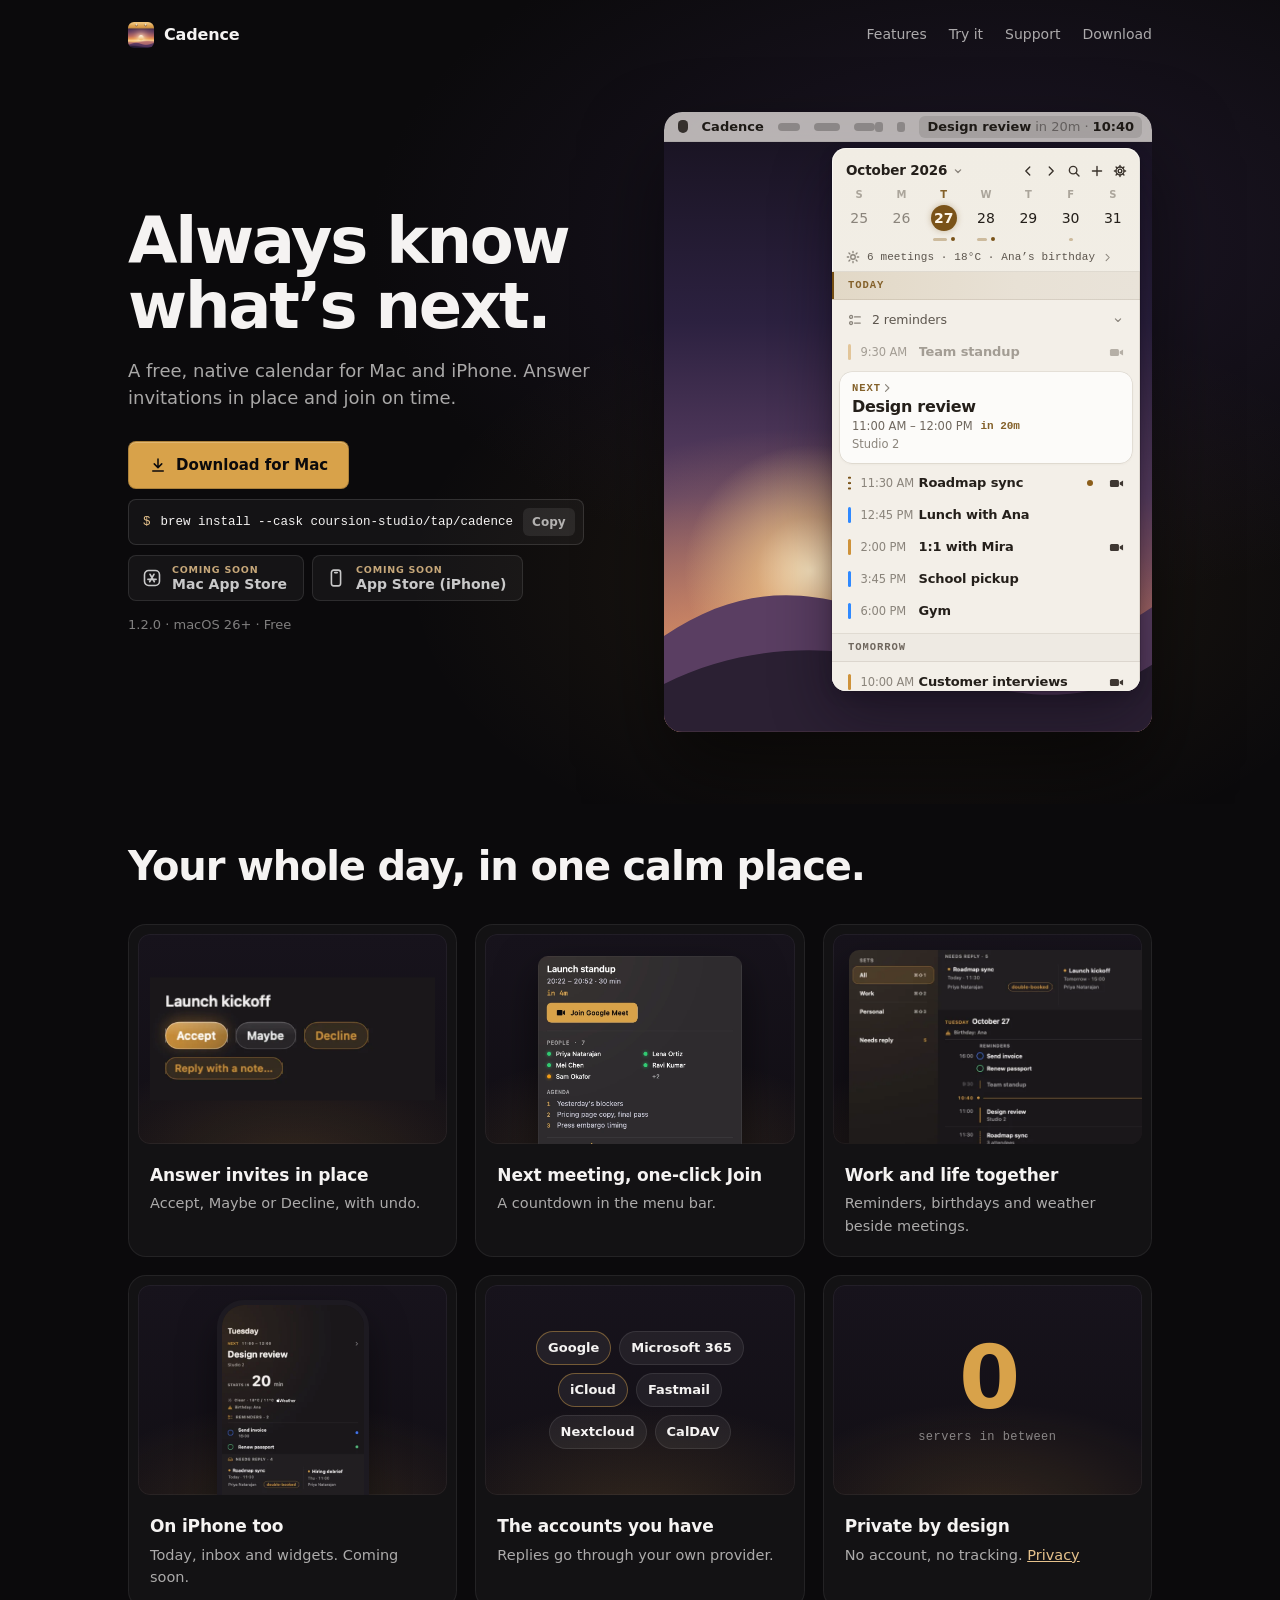
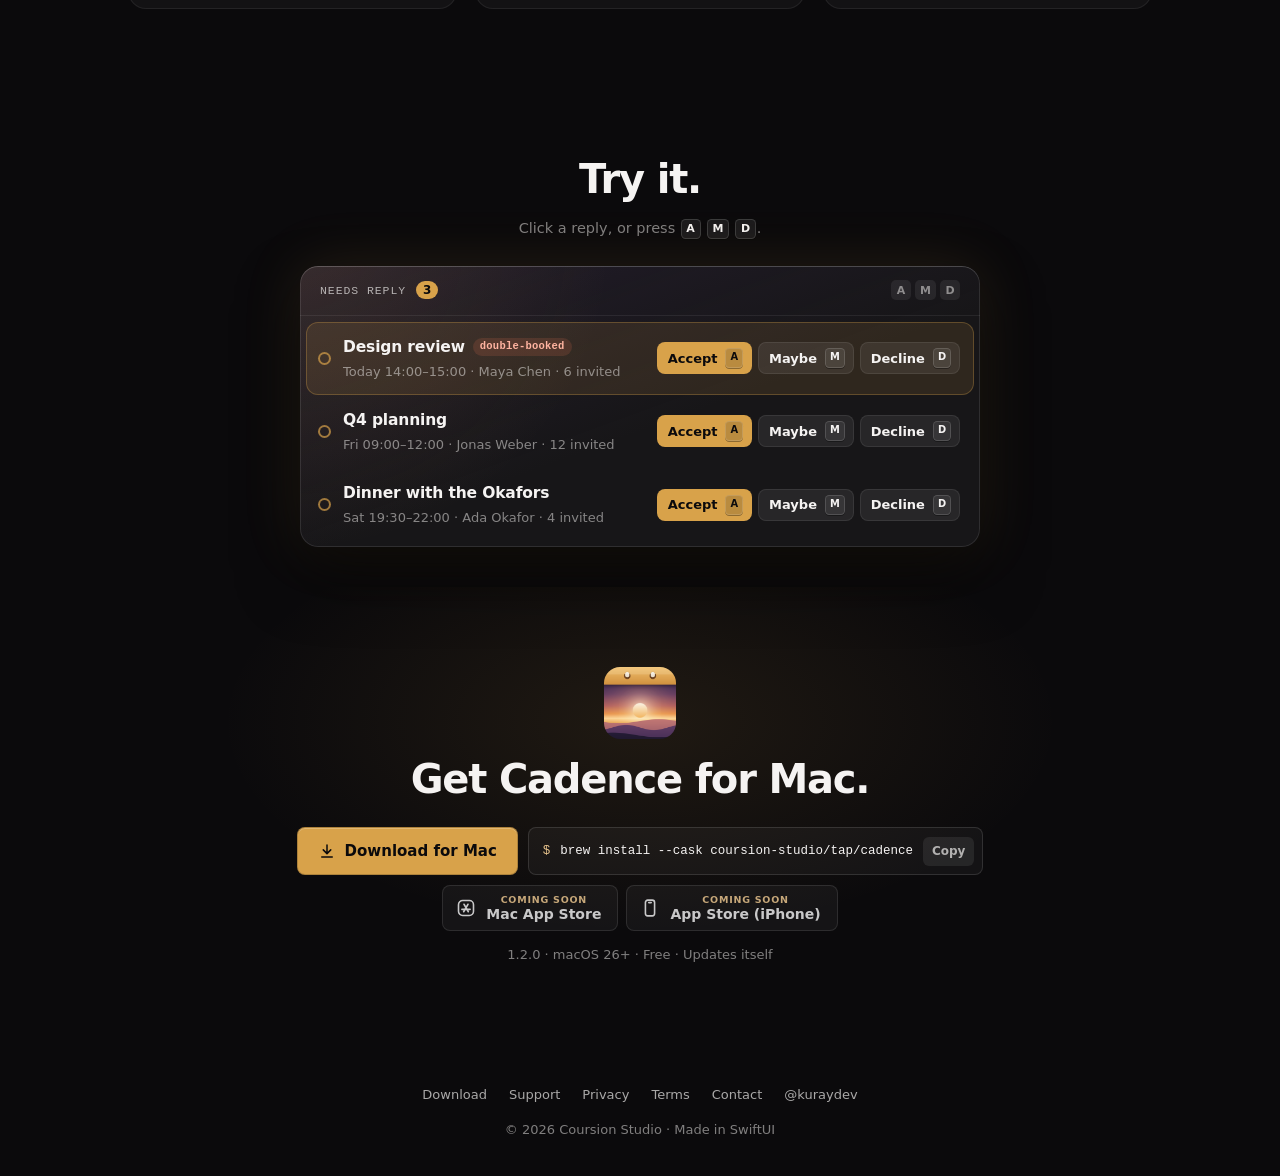
==== commit 2f32d4ec: "Site: live light panel in the hero, App Store buttons" ====
--- a/index.html
+++ b/index.html
@@ -9,9 +9,9 @@
   <link rel="icon" type="image/png" href="favicon.png" />
   <link rel="apple-touch-icon" href="icon-256.png" />
   <link rel="stylesheet" href="stage.css?v=1d5ceac846" />
-  <link rel="stylesheet" href="cadence.css?v=r2a" />
-  <link rel="stylesheet" href="home.css?v=r2a" />
-  <link rel="preload" as="image" href="shots/panel.webp?v=827a3cb836" />
+  <link rel="stylesheet" href="cadence.css?v=r3" />
+  <link rel="stylesheet" href="panel.css?v=2" />
+  <link rel="stylesheet" href="home.css?v=r3" />
   <meta property="og:type" content="website" />
   <meta property="og:url" content="https://cadence.coursion.studio/" />
   <meta property="og:title" content="Cadence — Always know what’s next" />
@@ -46,7 +46,8 @@
     window.STAGE = { palette: "cadence" };
   </script>
   <script defer src="stage.js?v=bda7026e0e"></script>
-  <script defer src="cadence.js?v=r2a"></script>
+  <script defer src="cadence.js?v=r3"></script>
+  <script defer src="panel.js?v=2"></script>
 </head>
 <body>
   <a class="skip" href="#features">Skip to the features</a>
@@ -71,25 +72,47 @@
             <a class="btn primary dl" href="https://github.com/Coursion-Studio/cadence-release/releases/latest/download/Cadence.dmg"><svg viewBox="0 0 24 24" fill="none" stroke="currentColor" stroke-width="2" stroke-linecap="round" stroke-linejoin="round" aria-hidden="true"><path d="M12 4v11M7 10.5l5 5 5-5M5 20h14"/></svg>Download for Mac</a>
             <button type="button" class="brew" data-cmd="brew install --cask coursion-studio/tap/cadence" aria-label="Copy the Homebrew install command"><span class="brew-pr" aria-hidden="true">$</span><code>brew install --cask coursion-studio/tap/cadence</code><span class="brew-state" aria-live="polite">Copy</span></button>
           </div>
-          <p class="dl-meta rise" style="--d:.16s">1.2.0 · macOS 26+ · Free <span class="soon-note">· iPhone coming soon</span></p>
-        </div>
-
-        <div class="hd rise" style="--d:.1s" aria-label="The Cadence menu bar item showing Design review in 20 minutes, with its panel open beneath it." role="img">
+          <div class="rise" style="--d:.14s"><div class="store-row"><a class="btn outline store" data-store="mac" aria-disabled="true" role="link" aria-label="Mac App Store, coming soon"><svg viewBox="0 0 24 24" fill="none" stroke="currentColor" stroke-width="1.9" stroke-linecap="round" stroke-linejoin="round" aria-hidden="true"><rect x="3" y="3" width="18" height="18" rx="5"/><path d="M9.6 7.5 14.8 16.5M14.4 7.5 9.2 16.5M7 13.6h10"/></svg><span class="st-tx"><small class="soon">Coming soon</small><span>Mac App Store</span></span></a><a class="btn outline store" data-store="iphone" aria-disabled="true" role="link" aria-label="App Store for iPhone, coming soon"><svg viewBox="0 0 24 24" fill="none" stroke="currentColor" stroke-width="1.9" stroke-linecap="round" stroke-linejoin="round" aria-hidden="true"><rect x="6.5" y="2.5" width="11" height="19" rx="2.8"/><path d="M10.5 5.5h3"/></svg><span class="st-tx"><small class="soon">Coming soon</small><span>App Store (iPhone)</span></span></a></div></div>
+          <p class="dl-meta rise" style="--d:.16s">1.2.0 · macOS 26+ · Free</p>
+        </div>
+
+        <div class="hd rise" style="--d:.1s" role="group" aria-label="A working copy of the Cadence menu bar panel. Click a day, an event or the menu bar item.">
           <div class="hd-wall" aria-hidden="true">
             <svg class="hd-hills" viewBox="0 0 800 220" preserveAspectRatio="none"><path class="hl1" d="M0 120 C140 60 260 70 400 110 S660 150 800 90 V220 H0z"/><path class="hl2" d="M0 170 C160 120 320 130 460 160 S700 190 800 150 V220 H0z"/></svg>
           </div>
-          <div class="hd-bar" aria-hidden="true">
-            <span class="hd-bar-l"><i class="hd-apple"></i><b>Cadence</b><i style="width:26px"></i><i style="width:30px"></i><i style="width:24px"></i></span>
+          <div class="hd-bar">
+            <span class="hd-bar-l" aria-hidden="true"><i class="hd-apple"></i><b>Cadence</b><i style="width:26px"></i><i style="width:30px"></i><i style="width:24px"></i></span>
             <span class="hd-bar-r">
-              <i class="hd-ico"></i><i class="hd-ico"></i>
-              <button type="button" class="hd-item" aria-expanded="true" tabindex="-1">
-                <svg viewBox="0 0 16 16" aria-hidden="true"><rect x="2" y="3" width="12" height="11" rx="2.5" fill="none" stroke="currentColor" stroke-width="1.5"/><path d="M2 6.5h12" stroke="currentColor" stroke-width="1.5"/></svg>
-                <span>Design review · in <span class="rl" data-roll="left"><span>20</span></span>m · 10:4<span class="rl" data-roll="min"><span>0</span></span></span>
+              <i class="hd-ico" aria-hidden="true"></i><i class="hd-ico" aria-hidden="true"></i>
+              <button type="button" class="hd-item on" aria-expanded="true" aria-label="Design review in 20 minutes. Show or hide the panel.">
+                <b>Design review</b> <span class="hd-in">in <span class="rl" data-roll="left"><span>20</span></span>m</span> <span class="hd-sep">·</span> <b>10:4<span class="rl" data-roll="min"><span>0</span></span></b>
               </button>
             </span>
           </div>
-          <div class="hd-drop" aria-hidden="true">
-            <img src="shots/panel.webp?v=827a3cb836" width="680" height="1303" alt="" fetchpriority="high" />
+          <div class="hd-drop">
+            <div class="pn" tabindex="-1" aria-label="Cadence panel">
+              <div class="pn-pages">
+                <div class="pn-main">
+                  <div class="pn-top">
+                    <div class="pn-head">
+                      <button type="button" class="pn-month">October 2026<svg class="ic" viewBox="0 0 16 16" aria-hidden="true"><path d="M4.5 6.5 8 10l3.5-3.5"/></svg></button>
+                      <button type="button" class="pn-todaypill" data-act="today" hidden>Today</button>
+                      <span class="pn-tools">
+                        <button type="button" data-act="prev" aria-label="Previous day"><svg class="ic" viewBox="0 0 16 16" aria-hidden="true"><path d="M10 3.5 5.5 8l4.5 4.5"/></svg></button>
+                        <button type="button" data-act="next" aria-label="Next day"><svg class="ic" viewBox="0 0 16 16" aria-hidden="true"><path d="M6 3.5 10.5 8 6 12.5"/></svg></button>
+                        <button type="button" aria-label="Search"><svg class="ic" viewBox="0 0 16 16" aria-hidden="true"><circle cx="7" cy="7" r="4.3"/><path d="m10.3 10.3 3.4 3.4"/></svg></button>
+                        <button type="button" aria-label="New event"><svg class="ic" viewBox="0 0 16 16" aria-hidden="true"><path d="M8 2.8v10.4M2.8 8h10.4"/></svg></button>
+                        <button type="button" aria-label="Settings"><svg class="ic" viewBox="0 0 16 16" aria-hidden="true"><circle cx="8" cy="8" r="2.1"/><circle cx="8" cy="8" r="4.6"/><path d="M8 1.6v1.8M8 12.6v1.8M1.6 8h1.8M12.6 8h1.8M3.5 3.5l1.3 1.3M11.2 11.2l1.3 1.3M3.5 12.5l1.3-1.3M11.2 4.8l1.3-1.3"/></svg></button>
+                      </span>
+                    </div>
+                    <div class="pn-strip"></div>
+                    <button type="button" class="pn-ctx"></button>
+                  </div>
+                  <div class="pn-agenda"><div class="pn-agenda-in"></div></div>
+                </div>
+                <div class="pn-sub"></div>
+              </div>
+            </div>
           </div>
         </div>
       </div>
@@ -166,8 +189,8 @@
           <a class="btn primary dl" href="https://github.com/Coursion-Studio/cadence-release/releases/latest/download/Cadence.dmg"><svg viewBox="0 0 24 24" fill="none" stroke="currentColor" stroke-width="2" stroke-linecap="round" stroke-linejoin="round" aria-hidden="true"><path d="M12 4v11M7 10.5l5 5 5-5M5 20h14"/></svg>Download for Mac</a>
           <button type="button" class="brew" data-cmd="brew install --cask coursion-studio/tap/cadence" aria-label="Copy the Homebrew install command"><span class="brew-pr" aria-hidden="true">$</span><code>brew install --cask coursion-studio/tap/cadence</code><span class="brew-state" aria-live="polite">Copy</span></button>
         </div>
+        <div class="rise" style="--d:.1s"><div class="store-row center"><a class="btn outline store" data-store="mac" aria-disabled="true" role="link" aria-label="Mac App Store, coming soon"><svg viewBox="0 0 24 24" fill="none" stroke="currentColor" stroke-width="1.9" stroke-linecap="round" stroke-linejoin="round" aria-hidden="true"><rect x="3" y="3" width="18" height="18" rx="5"/><path d="M9.6 7.5 14.8 16.5M14.4 7.5 9.2 16.5M7 13.6h10"/></svg><span class="st-tx"><small class="soon">Coming soon</small><span>Mac App Store</span></span></a><a class="btn outline store" data-store="iphone" aria-disabled="true" role="link" aria-label="App Store for iPhone, coming soon"><svg viewBox="0 0 24 24" fill="none" stroke="currentColor" stroke-width="1.9" stroke-linecap="round" stroke-linejoin="round" aria-hidden="true"><rect x="6.5" y="2.5" width="11" height="19" rx="2.8"/><path d="M10.5 5.5h3"/></svg><span class="st-tx"><small class="soon">Coming soon</small><span>App Store (iPhone)</span></span></a></div></div>
         <p class="dl-meta rise" style="--d:.12s">1.2.0 · macOS 26+ · Free · Updates itself</p>
-        <p class="dl-meta quiet rise" style="--d:.14s">iPhone and the App Store: coming soon.</p>
       </div>
     </section>
   </main>
--- a/panel.css
+++ b/panel.css
@@ -0,0 +1,187 @@
+.pn {
+  --ink: #241F1A;
+  --ink2: #8A847B;
+  --ink3: #ABA59B;
+  --rule: rgb(60 45 25 / 0.1);
+  --acc: #7A5319;
+  --acc-t: #84612A;
+  --work: #CE923A;
+  --life: #2F89FF;
+  --mono: ui-monospace, "SF Mono", SFMono-Regular, Menlo, monospace;
+  position: relative;
+  width: 308px;
+  height: 540px;
+  border-radius: 14px;
+  overflow: hidden;
+  color: var(--ink);
+  font: 13px/1.3 -apple-system, BlinkMacSystemFont, "SF Pro Text", "Helvetica Neue", system-ui, sans-serif;
+  font-variant-numeric: tabular-nums;
+  letter-spacing: -0.003em;
+  -webkit-font-smoothing: antialiased;
+  text-align: left;
+  background: linear-gradient(180deg, #F1EDE4 0%, #F2EEE6 40%, #F5F2EB 100%);
+  box-shadow: 0 0 0 0.5px rgb(0 0 0 / 0.22), inset 0 0 0 1px rgb(255 255 255 / 0.55), 0 22px 60px rgb(10 6 18 / 0.45), 0 4px 14px rgb(10 6 18 / 0.18);
+  transition: height 0.5s var(--spring), opacity 0.22s var(--ease-out), transform 0.55s var(--spring-key);
+  outline: none;
+}
+.pn.shut { opacity: 0; transform: translateY(-6px) scale(0.94); pointer-events: none; transition: height 0.5s var(--spring), opacity 0.16s ease-in, transform 0.22s ease-in; }
+.pn.calm, .pn.calm * { transition: none !important; animation: none !important; }
+.pn button { font: inherit; color: inherit; background: none; border: 0; padding: 0; margin: 0; cursor: default; text-align: inherit; letter-spacing: inherit; }
+.pn button:focus-visible { outline: 2px solid color-mix(in srgb, var(--acc) 70%, transparent); outline-offset: -2px; border-radius: 6px; }
+.pn i { display: block; font-style: normal; }
+.pn .ic { width: 14px; height: 14px; flex: none; fill: none; stroke: currentColor; stroke-width: 1.5; stroke-linecap: round; stroke-linejoin: round; }
+
+.pn-pages { position: absolute; inset: 0; }
+.pn-main, .pn-sub { position: absolute; inset: 0; transition: transform 0.5s var(--spring), opacity 0.3s var(--ease-out); }
+.pn-main { display: flex; flex-direction: column; }
+.pn-sub { transform: translateX(100%); overflow-y: auto; scrollbar-width: none; background: linear-gradient(180deg, #F1EDE4, #F5F2EB); box-shadow: -1px 0 0 var(--rule); }
+.pn-sub::-webkit-scrollbar { display: none; }
+.pn.pushed .pn-main { transform: translateX(-72px); opacity: 0.4; pointer-events: none; }
+.pn.pushed .pn-sub { transform: none; }
+
+.pn-top { flex: none; padding: 8px 0 0; }
+.pn-head { display: flex; align-items: center; gap: 6px; height: 30px; padding: 0 10px 0 14px; }
+.pn-month { flex: none; white-space: nowrap; display: inline-flex; align-items: center; gap: 5px; font-size: 13.5px !important; font-weight: 650 !important; letter-spacing: -0.01em !important; }
+.pn-month .ic { width: 12px; height: 12px; stroke-width: 1.8; color: var(--ink2); }
+.pn-todaypill { flex: none; padding: 2px 7px !important; border-radius: 7px; font: 600 11px/1.35 var(--mono) !important; letter-spacing: 0.02em !important; color: var(--acc-t) !important; background: #E3D7C2 !important; box-shadow: inset 0 0 0 1px #C9B28C; animation: pn-pop 0.4s var(--spring-key); }
+.pn-todaypill[hidden] { display: none; }
+@keyframes pn-pop { from { opacity: 0; transform: scale(0.8); } }
+.pn-tools { margin-left: auto; display: flex; gap: 2px; }
+.pn-tools button { display: grid; place-items: center; width: 21px; height: 24px; border-radius: 6px; color: #3B342D; transition: background 0.12s; }
+.pn-tools button:hover { background: rgb(60 45 25 / 0.08); }
+.pn-tools .ic { width: 14px; height: 14px; stroke-width: 1.6; }
+
+.pn-strip { display: grid; grid-template-columns: repeat(7, 1fr); padding: 2px 6px 0; }
+.pn-day { display: flex; flex-direction: column; align-items: center; gap: 3px; padding: 2px 0 0; }
+.pn-day .wd { font-size: 10px; font-weight: 600; line-height: 14px; color: var(--ink3); }
+.pn-day .dn { display: grid; place-items: center; width: 26px; height: 26px; border-radius: 50%; font-size: 14px; font-weight: 500; transition: transform 0.3s var(--spring-snappy), background 0.15s, box-shadow 0.15s; }
+.pn-day:hover .dn { transform: scale(1.08); background: rgb(122 83 25 / 0.12); }
+.pn-day:active .dn { transform: scale(0.92); }
+.pn-day.pastd .dn { color: var(--ink2); }
+.pn-day.today .wd { color: var(--acc-t); }
+.pn-day.today .dn { background: var(--acc); color: #FFF8EC; font-weight: 650; box-shadow: 0 0 6px rgb(122 83 25 / 0.35); }
+.pn-day.sel .dn { background: #CDBCA2; box-shadow: inset 0 0 0 1.5px #8E6D3A; font-weight: 600; }
+.pn-day .lm { display: flex; align-items: center; justify-content: center; gap: 4px; height: 8px; margin-top: 1px; }
+.pn-day .ld { display: block; height: 3px; border-radius: 2px; background: #CDBB9D; }
+.pn-day .iv { display: block; width: 4px; height: 4px; border-radius: 50%; background: var(--acc); }
+.pn-ctx { display: flex !important; align-items: center; gap: 7px; width: 100%; height: 28px; padding: 0 14px !important; font: 500 11px/1 var(--mono) !important; letter-spacing: 0.01em !important; color: #5C554D !important; white-space: nowrap; overflow: hidden; }
+.pn-ctx span { overflow: hidden; text-overflow: ellipsis; }
+.pn-ctx .pn-wx { color: var(--ink2); }
+.pn-ctx .pn-ctx-c { width: 11px; height: 11px; color: var(--ink2); transition: transform 0.25s var(--spring-snappy); }
+.pn-ctx:hover .pn-ctx-c { transform: translateX(2px); }
+.pn-ctx:hover span { color: var(--ink); }
+
+.pn-agenda { flex: 1; min-height: 0; overflow-y: auto; scrollbar-width: none; border-top: 1px solid var(--rule); }
+.pn-agenda::-webkit-scrollbar { display: none; }
+.pn-band { display: flex; align-items: center; justify-content: space-between; height: 28px; padding: 0 16px; font: 600 10.5px/1 var(--mono); letter-spacing: 0.09em; text-transform: uppercase; color: #6F675E; background: #EEEAE3; border-bottom: 1px solid var(--rule); }
+.pn-band.today, .pn-band.sel { color: var(--acc-t); background: linear-gradient(90deg, #E2D8C6, #E8E1D5 60%, #E9E3D9); box-shadow: inset 2px 0 0 #764E12; }
+.pn-band em { display: inline; font-style: normal; color: #6F675E; }
+.pn-band.acc { color: var(--acc-t); }
+.pn-sec { padding: 4px 0 6px; background: #F3EFE8; border-bottom: 1px solid var(--rule); }
+.pn-row { position: relative; display: flex !important; align-items: center; width: 100%; height: 32px; padding: 0 16px 0 16px !important; gap: 0; transition: background 0.12s; }
+.pn-row:hover, .pn-row.on, .pn-more.on { background: rgb(122 83 25 / 0.08) !important; }
+.pn-bar { flex: none; width: 2.5px; height: 16px; border-radius: 2px; margin-right: 10px; }
+.pn-bar.k-work { background: var(--work); }
+.pn-bar.k-life { background: var(--life); }
+.pn-bar.k-inv { background: radial-gradient(circle, #7A5319 1.1px, transparent 1.4px) 0 0 / 2.5px 5.4px repeat-y; }
+.pn-t { flex: none; width: 58px; font-size: 11.5px; color: var(--ink2); letter-spacing: -0.01em; }
+.pn-ti { flex: 1; min-width: 0; font-size: 13px; font-weight: 600; letter-spacing: -0.01em; white-space: nowrap; overflow: hidden; text-overflow: ellipsis; }
+.pn-dot { flex: none; width: 6px; height: 6px; border-radius: 50%; background: #8B5E1A; margin: 0 10px 0 8px; }
+.pn-vid { width: 15px !important; height: 15px !important; color: #3E3732; margin-left: 6px; }
+.pn-row.dim .pn-ti, .pn-row.dim .pn-t { color: #A39D94; }
+.pn-row.dim .pn-bar { opacity: 0.45; }
+.pn-row.dim .pn-vid { color: #B5AFA6; }
+.pn-more { display: block; width: 100%; height: 26px; padding: 0 16px 0 84px !important; font-size: 11.5px !important; color: var(--ink2) !important; }
+.pn-more:hover { color: var(--ink) !important; }
+.pn-empty { margin: 0; padding: 12px 16px 10px 28px; font-size: 12px; color: var(--ink2); }
+
+.pn-next { display: flex !important; flex-direction: column; gap: 3px; width: calc(100% - 16px); margin: 4px 8px !important; padding: 10px 12px 11px !important; border-radius: 12px; background: #FCFBF9 !important; box-shadow: 0 0 0 0.5px rgb(60 45 25 / 0.14), 0 1px 3px rgb(60 45 25 / 0.06); transition: transform 0.3s var(--spring-snappy), box-shadow 0.15s; }
+.pn-next:hover, .pn-next.on { box-shadow: 0 0 0 1.5px rgb(122 83 25 / 0.45), 0 2px 8px rgb(60 45 25 / 0.08); }
+.pn-next:active { transform: scale(0.985); }
+.pn-next-h { display: flex; align-items: center; justify-content: space-between; }
+.pn-next-h b { font: 650 10.5px/1 var(--mono); letter-spacing: 0.09em; text-transform: uppercase; color: var(--acc-t); }
+.pn-next-h .ic { width: 12px; height: 12px; color: var(--ink2); }
+.pn-next-t { font-size: 16px; font-weight: 700; letter-spacing: -0.02em; line-height: 1.2; }
+.pn-next-w { display: flex; gap: 8px; font-size: 11.5px; color: #6F675E; }
+.pn-next-w em, .pn-in { font: 600 11px/1.35 var(--mono); font-style: normal; color: var(--acc-t); }
+.pn-next-l { font-size: 11.5px; color: var(--ink2); }
+
+.pn-rem-h { display: flex !important; align-items: center; gap: 10px; width: 100%; height: 32px; padding: 0 16px !important; font-size: 12.5px !important; color: #5C554D !important; transition: background 0.12s; }
+.pn-rem-h:hover { background: rgb(122 83 25 / 0.06) !important; }
+.pn-rem-i { color: var(--ink2); }
+.pn-rem-h span { flex: 1; }
+.pn-rem-c { width: 12px !important; height: 12px !important; color: var(--ink2); transition: transform 0.35s var(--spring-snappy); }
+.pn-rem.open .pn-rem-c { transform: rotate(180deg); }
+.pn-rem-b { display: grid; grid-template-rows: 0fr; transition: grid-template-rows 0.45s var(--spring); }
+.pn-rem-b > div { overflow: hidden; }
+.pn-rem.open .pn-rem-b { grid-template-rows: 1fr; }
+.pn-r { display: flex; align-items: center; gap: 10px; min-height: 34px; padding: 2px 16px; }
+.pn-tick { display: grid !important; place-items: center; flex: none; width: 16px; height: 16px; border-radius: 50% !important; box-shadow: inset 0 0 0 1.5px currentColor; transition: background 0.2s, transform 0.3s var(--spring-snappy); }
+.pn-tick.blue { color: #2F6FE8 !important; }
+.pn-tick.green { color: #34A853 !important; }
+.pn-tick .ic { width: 10px; height: 10px; stroke-width: 2.2; color: #fff; opacity: 0; transform: scale(0.5); transition: opacity 0.15s, transform 0.3s var(--spring-key); }
+.pn-tick:active { transform: scale(0.88); }
+.pn-r.done .pn-tick { background: currentColor; }
+.pn-r.done .pn-tick .ic { opacity: 1; transform: none; }
+.pn-r-t { flex: 1; display: flex; flex-direction: column; min-width: 0; }
+.pn-r-t b { font-size: 12.5px; font-weight: 600; transition: color 0.2s; }
+.pn-r-t small { font-size: 11px; color: var(--ink2); }
+.pn-r.done .pn-r-t b { color: var(--ink3); text-decoration: line-through; text-decoration-color: rgb(0 0 0 / 0.25); }
+.pn-cdot { width: 6px; height: 6px; border-radius: 50%; }
+.pn-cdot.blue { background: #2F6FE8; }
+.pn-cdot.green { background: #34A853; }
+
+.pn-pg { padding: 12px 16px 18px; }
+.pn-back { display: inline-flex !important; align-items: center; gap: 4px; height: 24px; margin-left: -4px !important; padding: 0 6px 0 2px !important; border-radius: 6px; font-size: 12.5px !important; color: var(--ink2) !important; }
+.pn-back:hover { color: var(--ink) !important; background: rgb(60 45 25 / 0.06) !important; }
+.pn-back .ic { width: 13px; height: 13px; stroke-width: 1.8; }
+.pn-pg h3 { margin: 10px 0 4px; font-size: 17px; font-weight: 700; letter-spacing: -0.02em; line-height: 1.2; color: var(--ink); }
+.pn-sub2 { margin: 0 0 2px; font-size: 12px; color: #6F675E; }
+.pn-in { margin: 6px 0 0; font-size: 12px; }
+.pn-loc { display: flex; align-items: center; gap: 6px; margin: 8px 0 0; font-size: 12px; color: #5C554D; }
+.pn-loc .ic { width: 12px; height: 12px; color: var(--ink2); }
+.pn-join { display: inline-flex !important; align-items: center; gap: 8px; height: 34px; margin-top: 12px !important; padding: 0 16px !important; border-radius: 999px; font-size: 13px !important; font-weight: 650 !important; color: #FFF8EC !important; background: var(--acc) !important; box-shadow: inset 0 1px 0 rgb(255 255 255 / 0.18), 0 3px 10px rgb(122 83 25 / 0.3); transition: transform 0.25s var(--spring-snappy), box-shadow 0.15s; }
+.pn-join:hover { box-shadow: inset 0 1px 0 rgb(255 255 255 / 0.18), 0 5px 16px rgb(122 83 25 / 0.38); }
+.pn-join:active { transform: scale(0.97); }
+.pn-join .ic { width: 15px; height: 15px; }
+.pn-rbox:empty { display: none; }
+.pn-reply { display: flex; gap: 7px; margin-top: 12px; }
+.pn-rb { height: 26px; padding: 0 12px !important; border-radius: 999px; font-size: 12px !important; font-weight: 650 !important; transition: background 0.2s, color 0.2s, opacity 0.2s, transform 0.3s var(--spring-snappy), box-shadow 0.2s; }
+.pn-rb:active { transform: scale(0.95); }
+.pn-rb.accept { color: var(--acc) !important; box-shadow: inset 0 0 0 1px rgb(122 83 25 / 0.55); }
+.pn-rb.maybe { color: #4A433C !important; box-shadow: inset 0 0 0 1px rgb(60 45 25 / 0.22); }
+.pn-rb.decline { color: #9A4A2E !important; box-shadow: inset 0 0 0 1px rgb(154 74 46 / 0.4); }
+.pn-rb.accept.on { color: #FFF8EC !important; background: var(--acc) !important; }
+.pn-rb.maybe.on { color: #FFF8EC !important; background: #5C554D !important; }
+.pn-rb.decline.on { color: #FFF8EC !important; background: #9A4A2E !important; }
+.pn-rb.off { opacity: 0.45; }
+.pn-rs { display: flex; align-items: center; flex-wrap: wrap; gap: 4px; margin: 8px 0 0; font-size: 11.5px; color: var(--ink2); }
+.pn-rs .ic { width: 12px; height: 12px; }
+.pn-rs.live { font-family: var(--mono); font-size: 11px; color: #5C554D; }
+.pn-rs.live b { color: var(--acc-t); }
+.pn-rs.done { color: #3F7A3A; font-weight: 600; }
+.pn-undo { font-weight: 650 !important; color: var(--acc-t) !important; text-decoration: underline; text-underline-offset: 2px; }
+.pn-pg h4 { margin: 16px 0 6px; font: 650 10.5px/1 var(--mono); letter-spacing: 0.09em; text-transform: uppercase; color: var(--ink2); }
+.pn-ppl { list-style: none; margin: 0; padding: 0; }
+.pn-ppl li { display: flex; align-items: center; gap: 9px; height: 24px; font-size: 12.5px; }
+.pn-ppl small { margin-left: auto; font-size: 11px; color: var(--ink3); }
+.pn-ppl .pd { width: 7px; height: 7px; border-radius: 50%; background: #CFC9BF; }
+.pn-ppl .pd.yes { background: #34A853; }
+.pn-ppl .pd.maybe { background: #D9A13A; }
+.pn-notes { margin: 0; font-size: 12px; line-height: 1.45; color: #5C554D; }
+.pn-link { display: flex !important; align-items: center; gap: 8px; margin-top: 14px !important; font-size: 12.5px !important; color: #5C554D !important; }
+.pn-link:hover { color: var(--ink) !important; }
+.pn-pill { display: inline-flex !important; align-items: center; gap: 8px; height: 30px; margin-top: 10px !important; padding: 0 14px !important; border-radius: 999px; font-size: 12.5px !important; font-weight: 600 !important; background: #FCFBF9 !important; box-shadow: 0 0 0 0.5px rgb(60 45 25 / 0.2), 0 1px 2px rgb(60 45 25 / 0.06); transition: transform 0.25s var(--spring-snappy), background 0.15s, color 0.15s; }
+.pn-pill:active { transform: scale(0.97); }
+.pn-pill.on { color: var(--acc-t) !important; box-shadow: 0 0 0 1px rgb(122 83 25 / 0.45); }
+.pn-pill.quiet { display: flex !important; width: fit-content; font-weight: 500 !important; color: #5C554D !important; }
+.pn-pill .ic { color: currentColor; }
+.pn-fact { display: flex; align-items: center; gap: 8px; margin: 12px 0 0; font-size: 12.5px; font-weight: 600; color: #4A433C; }
+.pn-fact.mono { font: 600 11.5px/1.2 var(--mono); }
+.pn-fact .acc { color: var(--work); }
+.pn-aw { font: 600 12px -apple-system, system-ui, sans-serif; color: var(--ink); }
+.pn-rems .pn-r { padding: 2px 0; }
+
+@media (max-width: 380px) {
+  .hd-drop { zoom: 0.86; }
+}
--- a/home.css
+++ b/home.css
@@ -14,22 +14,34 @@
 .brew-state { flex: none; font-size: 12px; font-weight: 600; padding: 5px 9px; border-radius: 6px; background: rgb(255 255 255 / 0.08); color: var(--text-secondary); transition: background 0.2s, color 0.2s; }
 .brew.done { border-color: color-mix(in srgb, var(--pal-accent) 55%, transparent); }
 .brew.done .brew-state { background: var(--pal-accent); color: #1a1208; }
+.store-row { display: flex; flex-wrap: wrap; gap: 8px; margin-top: 10px; }
+.store-row.center { justify-content: center; }
+.btn.store { height: 46px; gap: 10px; padding: 0 16px 0 13px; font-size: 14px; font-weight: 600; }
+.btn.store svg { width: 20px; height: 20px; }
+.st-tx { display: flex; flex-direction: column; line-height: 1.15; }
+.btn.store .st-tx .soon { margin: 0; padding: 0; background: none; border-radius: 0; font: 600 9.5px/1.2 var(--sans); letter-spacing: 0.08em; text-transform: uppercase; color: var(--accent-text); }
+.btn.store[aria-disabled="true"] { opacity: 0.86; }
+.btn.store[aria-disabled="true"]:hover { background: rgb(255 255 255 / 0.05); transform: none; }
 .dl-meta { margin: 14px 0 0; font-size: 13px; color: var(--text-tertiary); font-variant-numeric: tabular-nums; }
 .dl-meta.quiet { margin-top: 6px; opacity: 0.8; }
 
-.hd { position: relative; height: 540px; border-radius: 18px; overflow: hidden; box-shadow: inset 0 0 0 1px rgb(255 255 255 / 0.1), 0 40px 80px rgb(0 0 0 / 0.5); }
+.hd { position: relative; height: 620px; border-radius: 18px; overflow: hidden; box-shadow: inset 0 0 0 1px rgb(255 255 255 / 0.1), 0 40px 80px rgb(0 0 0 / 0.5); }
 .hd-wall { position: absolute; inset: 0; background: radial-gradient(180px 180px at 30% 74%, rgb(255 236 196 / 0.95), rgb(246 207 140 / 0.55) 30%, transparent 70%), radial-gradient(120% 70% at 30% 100%, rgb(232 160 92 / 0.85), transparent 70%), linear-gradient(180deg, #17121F 0%, #2C2140 34%, #5B3F63 62%, #A8686A 82%, #D89A5A 100%); }
 .hd-hills { position: absolute; left: 0; right: 0; bottom: 0; width: 100%; height: 34%; }
 .hd-hills .hl1 { fill: #5A3E62; }
 .hd-hills .hl2 { fill: #2B2033; }
-.hd-bar { position: absolute; top: 0; left: 0; right: 0; height: 30px; display: flex; align-items: center; justify-content: space-between; padding: 0 12px; background: rgb(22 17 28 / 0.55); box-shadow: inset 0 -1px 0 rgb(255 255 255 / 0.06); font-size: 12.5px; color: rgb(255 255 255 / 0.92); z-index: 2; }
-.hd-bar i { display: inline-block; height: 8px; border-radius: 4px; background: rgb(255 255 255 / 0.32); }
+.hd-bar { position: absolute; top: 0; left: 0; right: 0; height: 30px; display: flex; align-items: center; justify-content: space-between; padding: 0 10px 0 14px; background: rgb(246 242 235 / 0.72); -webkit-backdrop-filter: blur(20px) saturate(1.6); backdrop-filter: blur(20px) saturate(1.6); box-shadow: inset 0 -1px 0 rgb(0 0 0 / 0.06); font-size: 13px; color: #1E1A16; z-index: 2; }
+.hd-bar i { display: inline-block; height: 8px; border-radius: 4px; background: rgb(30 26 22 / 0.28); }
 .hd-bar-l, .hd-bar-r { display: flex; align-items: center; gap: 14px; min-width: 0; }
 .hd-bar-l b { font-weight: 700; }
-.hd-bar .hd-apple { width: 11px; height: 13px; border-radius: 5px 5px 6px 6px; background: rgb(255 255 255 / 0.85); }
+.hd-bar .hd-apple { width: 11px; height: 13px; border-radius: 5px 5px 6px 6px; background: rgb(30 26 22 / 0.85); }
 .hd-bar .hd-ico { width: 16px; height: 10px; border-radius: 3px; }
-.hd-item { display: inline-flex; align-items: center; gap: 6px; height: 22px; padding: 0 8px; border: 0; border-radius: 6px; background: rgb(255 255 255 / 0.18); color: #fff; font: inherit; font-weight: 600; line-height: 1.25em; white-space: nowrap; font-variant-numeric: tabular-nums; cursor: default; }
-.hd-item svg { width: 13px; height: 13px; color: var(--pal-accent); }
+.hd-item { display: inline-flex; align-items: center; gap: 4px; height: 22px; padding: 0 8px; border: 0; border-radius: 6px; background: transparent; color: #1E1A16; font: inherit; font-weight: 500; line-height: 1.25em; white-space: nowrap; font-variant-numeric: tabular-nums; cursor: default; transition: background 0.15s; }
+.hd-item b { font-weight: 600; }
+.hd-item .hd-in, .hd-item .hd-sep { color: rgb(30 26 22 / 0.48); }
+.hd-item:hover { background: rgb(30 26 22 / 0.06); }
+.hd-item.on { background: rgb(30 26 22 / 0.12); }
+.hd-item:focus-visible { outline: 2px solid #8B5E1A; outline-offset: 1px; }
 .rl { display: inline-grid; overflow: hidden; height: 1.25em; line-height: 1.25em; vertical-align: top; }
 .rl > span { grid-area: 1 / 1; }
 .rl > .in { animation: roll-in 0.5s var(--spring) both; }
@@ -37,8 +49,7 @@
 @keyframes roll-in { from { transform: translateY(100%); opacity: 0; } to { transform: none; opacity: 1; } }
 @keyframes roll-out { to { transform: translateY(-100%); opacity: 0; } }
 
-.hd-drop { position: absolute; top: 38px; right: 14px; width: 300px; border-radius: 14px; overflow: hidden; z-index: 1; box-shadow: 0 0 0 1px rgb(255 255 255 / 0.12), 0 24px 60px rgb(0 0 0 / 0.55); transform-origin: 80% 0; -webkit-mask-image: linear-gradient(180deg, #000 82%, transparent); mask-image: linear-gradient(180deg, #000 82%, transparent); }
-.hd-drop img { display: block; width: 100%; height: auto; }
+.hd-drop { position: absolute; top: 36px; right: 12px; width: 308px; z-index: 1; transform-origin: 80% 0; }
 .js .hero .hd-drop { opacity: 0; transform: translateY(-14px) scale(0.96); }
 .js .hero.in .hd-drop, .reveal-all .hero .hd-drop { opacity: 1; transform: none; transition: opacity 0.35s var(--ease-out) 0.45s, transform 0.8s var(--spring-key) 0.45s; }
 
@@ -80,13 +91,15 @@
   .hero-text .sub { font-size: 16.5px; }
   .dl-row { flex-direction: column; }
   .btn.dl { justify-content: center; }
+  .store-row { flex-direction: column; }
+  .btn.store { justify-content: center; }
   .brew { justify-content: space-between; padding-top: 8px; padding-bottom: 8px; }
   .brew code { white-space: normal; overflow-wrap: anywhere; text-align: left; }
-  .hd { height: 460px; }
+  .hd { height: 600px; }
   .hd-bar-l i:not(.hd-apple), .hd-bar-r .hd-ico { display: none; }
   .hd-bar { justify-content: flex-end; }
   .hd-bar-l { display: none; }
-  .hd-drop { width: 250px; right: 10px; }
+  .hd-drop { right: auto; left: calc(50% - 154px); }
   .ft-grid { grid-template-columns: minmax(0, 1fr); }
 }
 @media (prefers-reduced-motion: reduce) {
